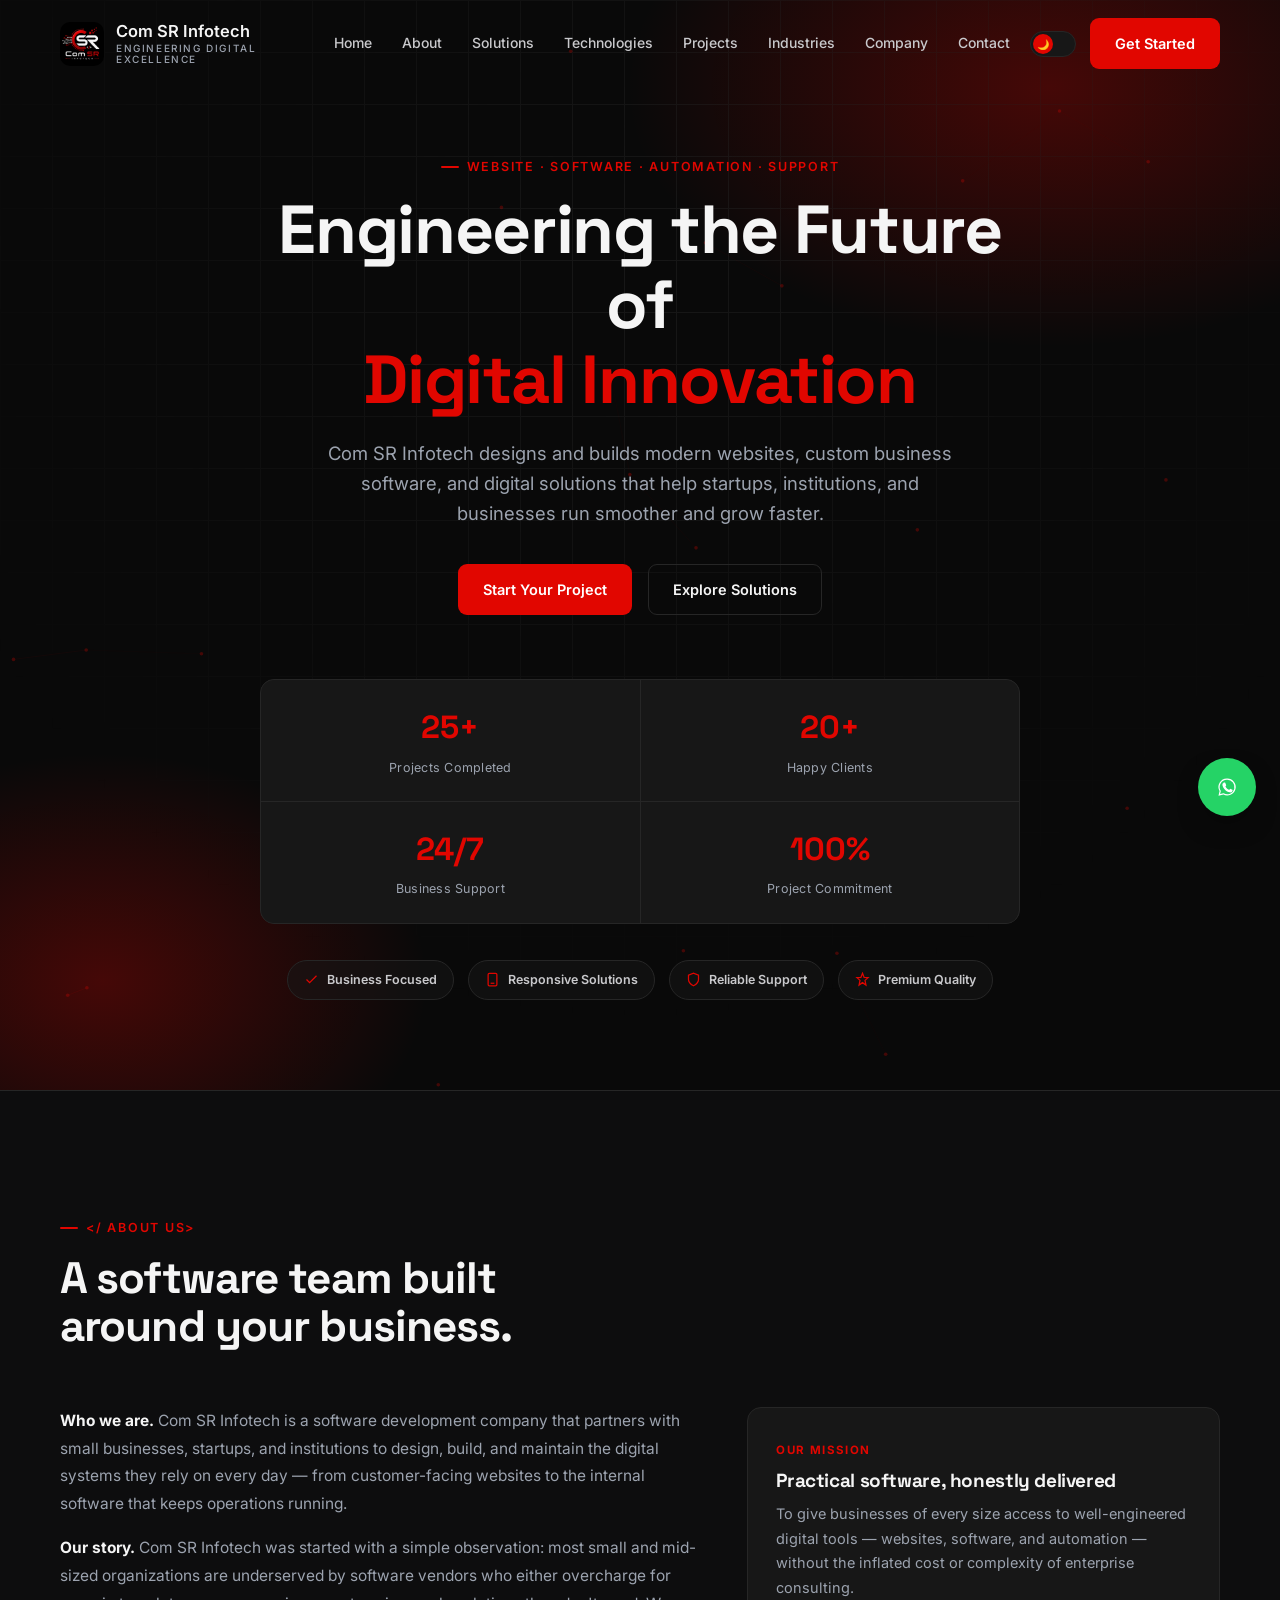
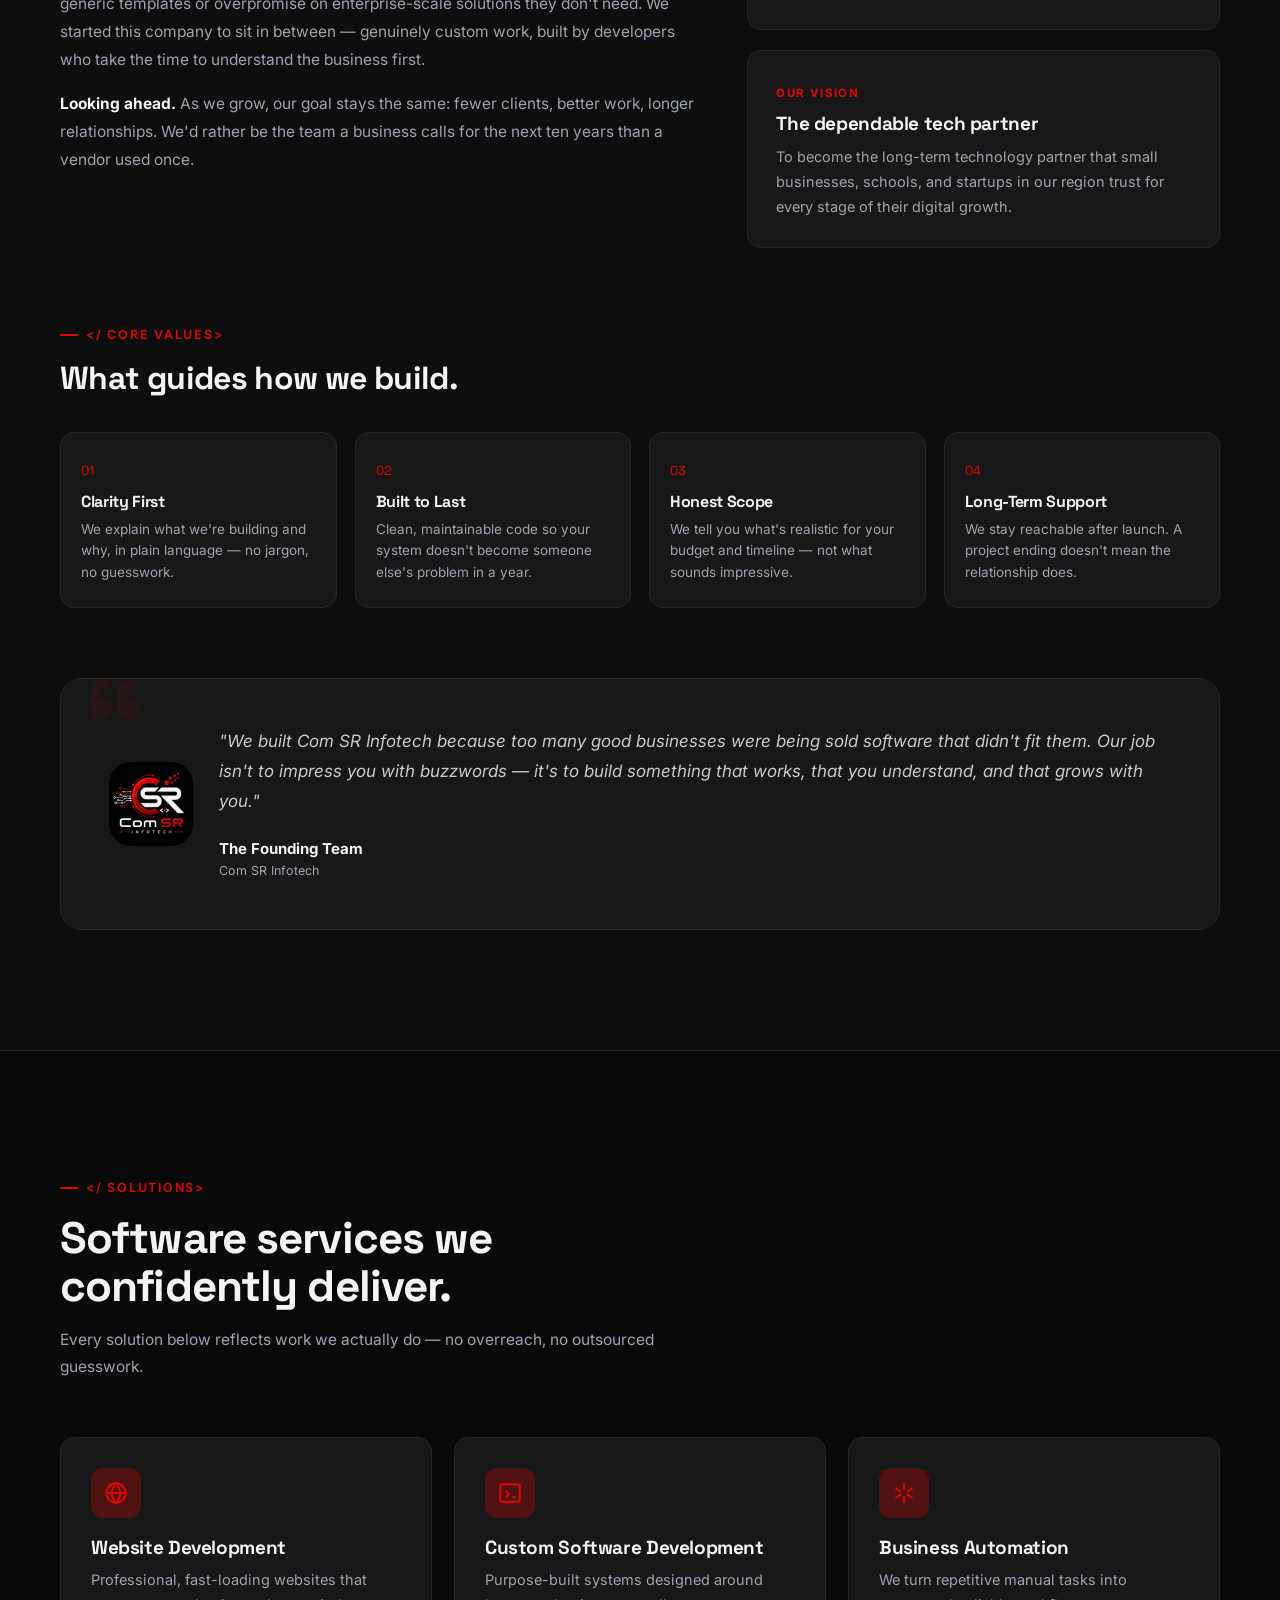
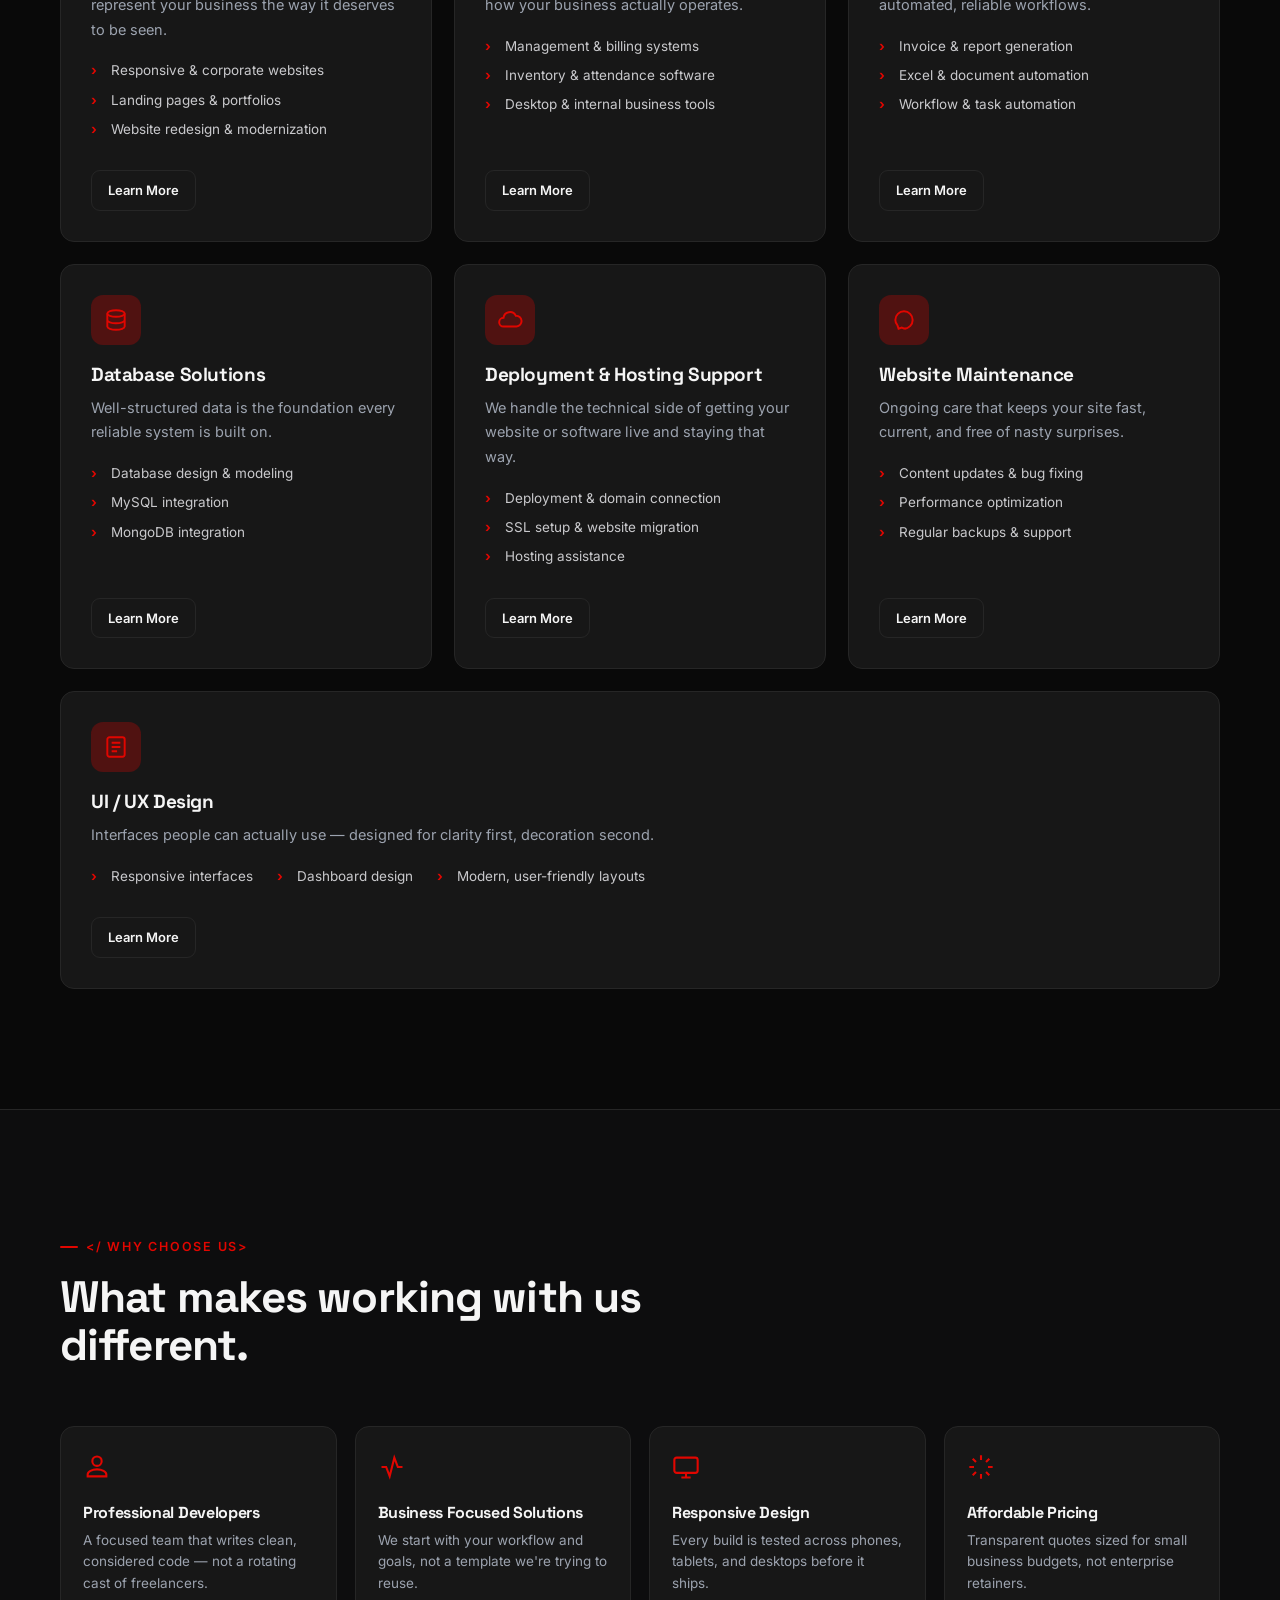
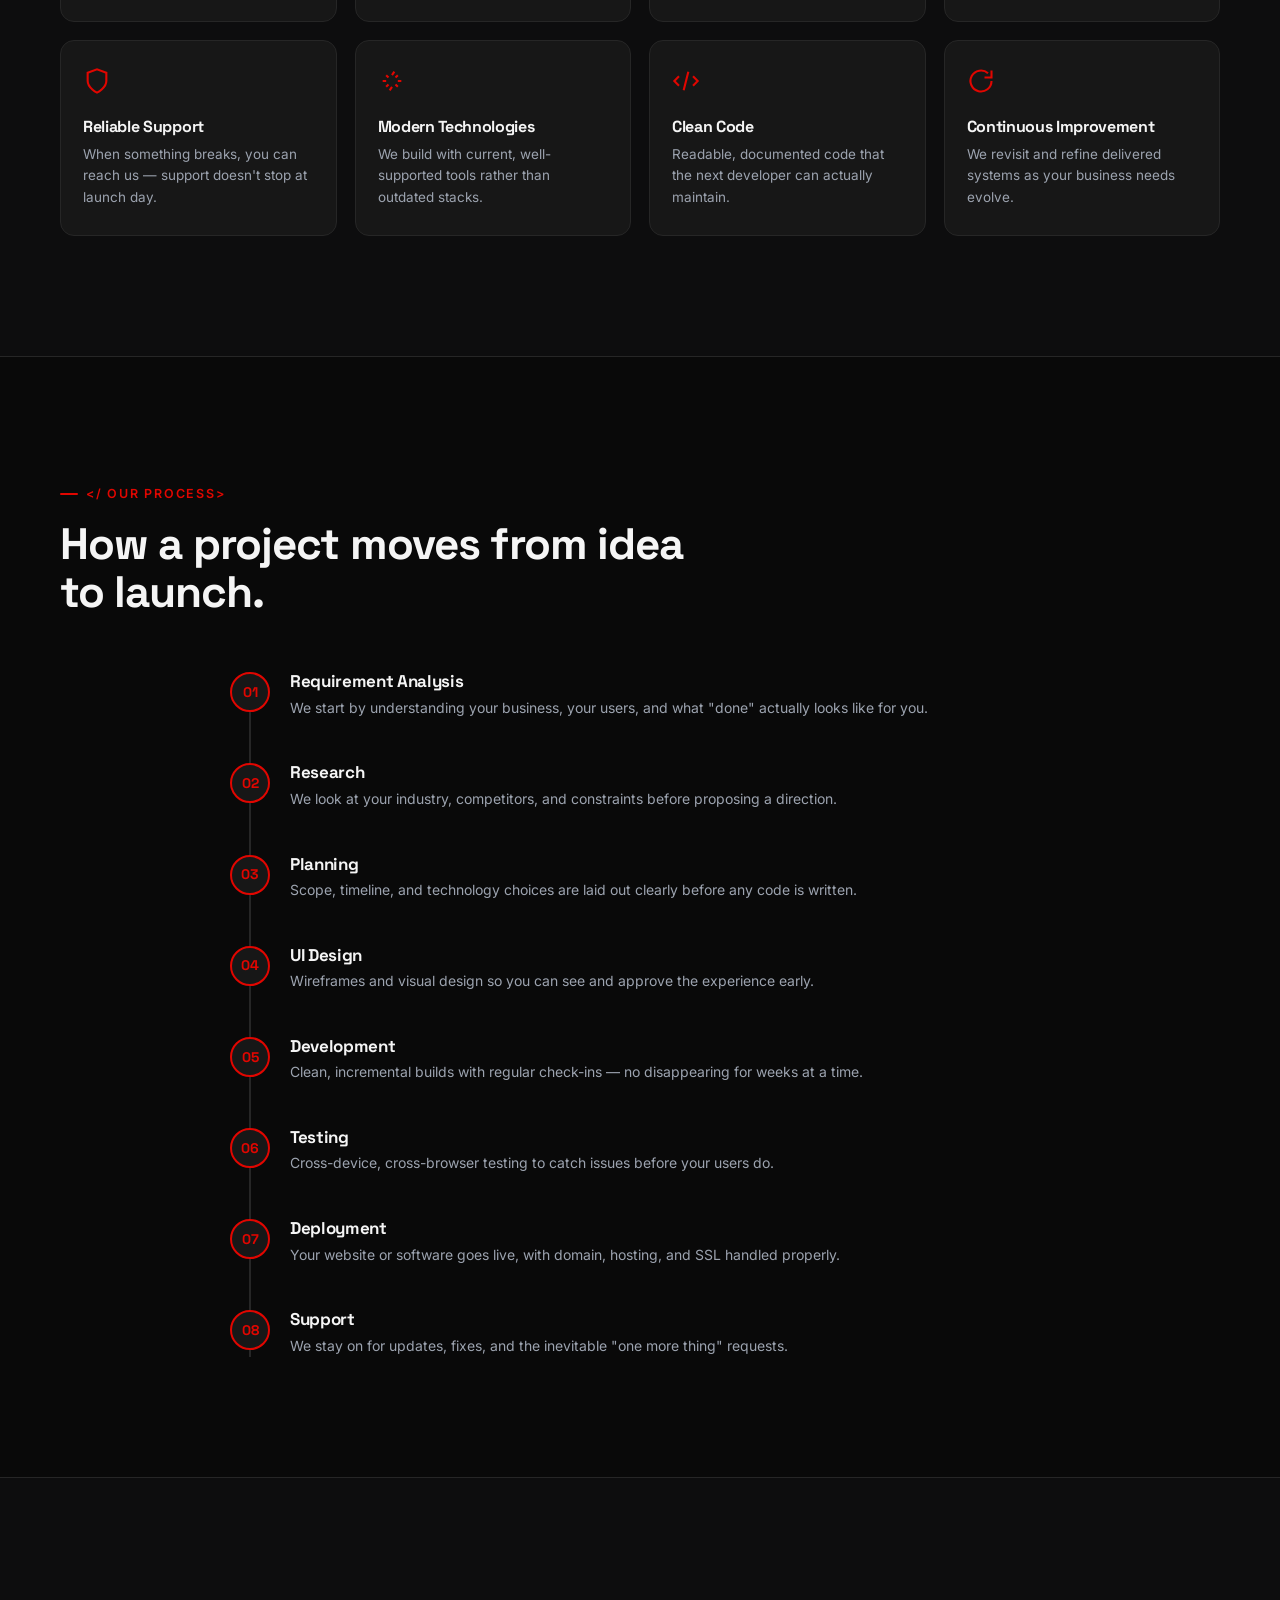
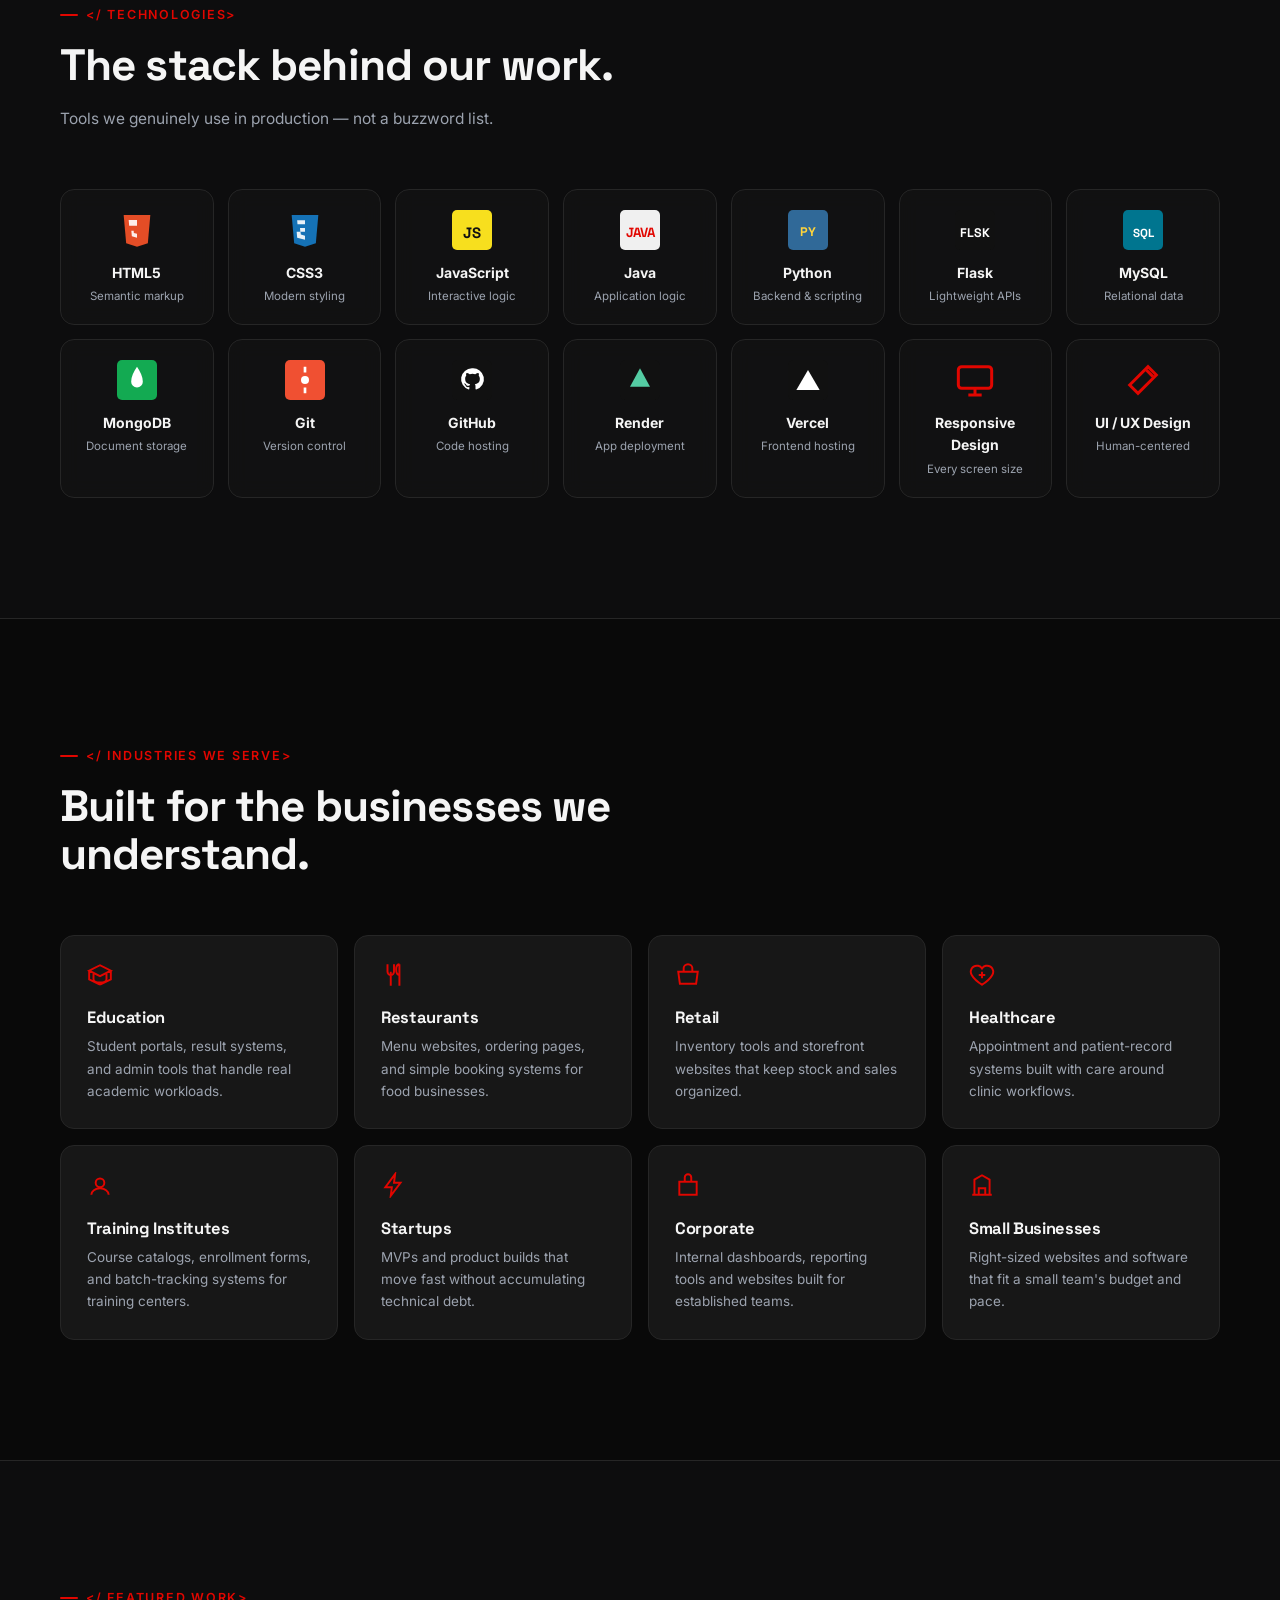
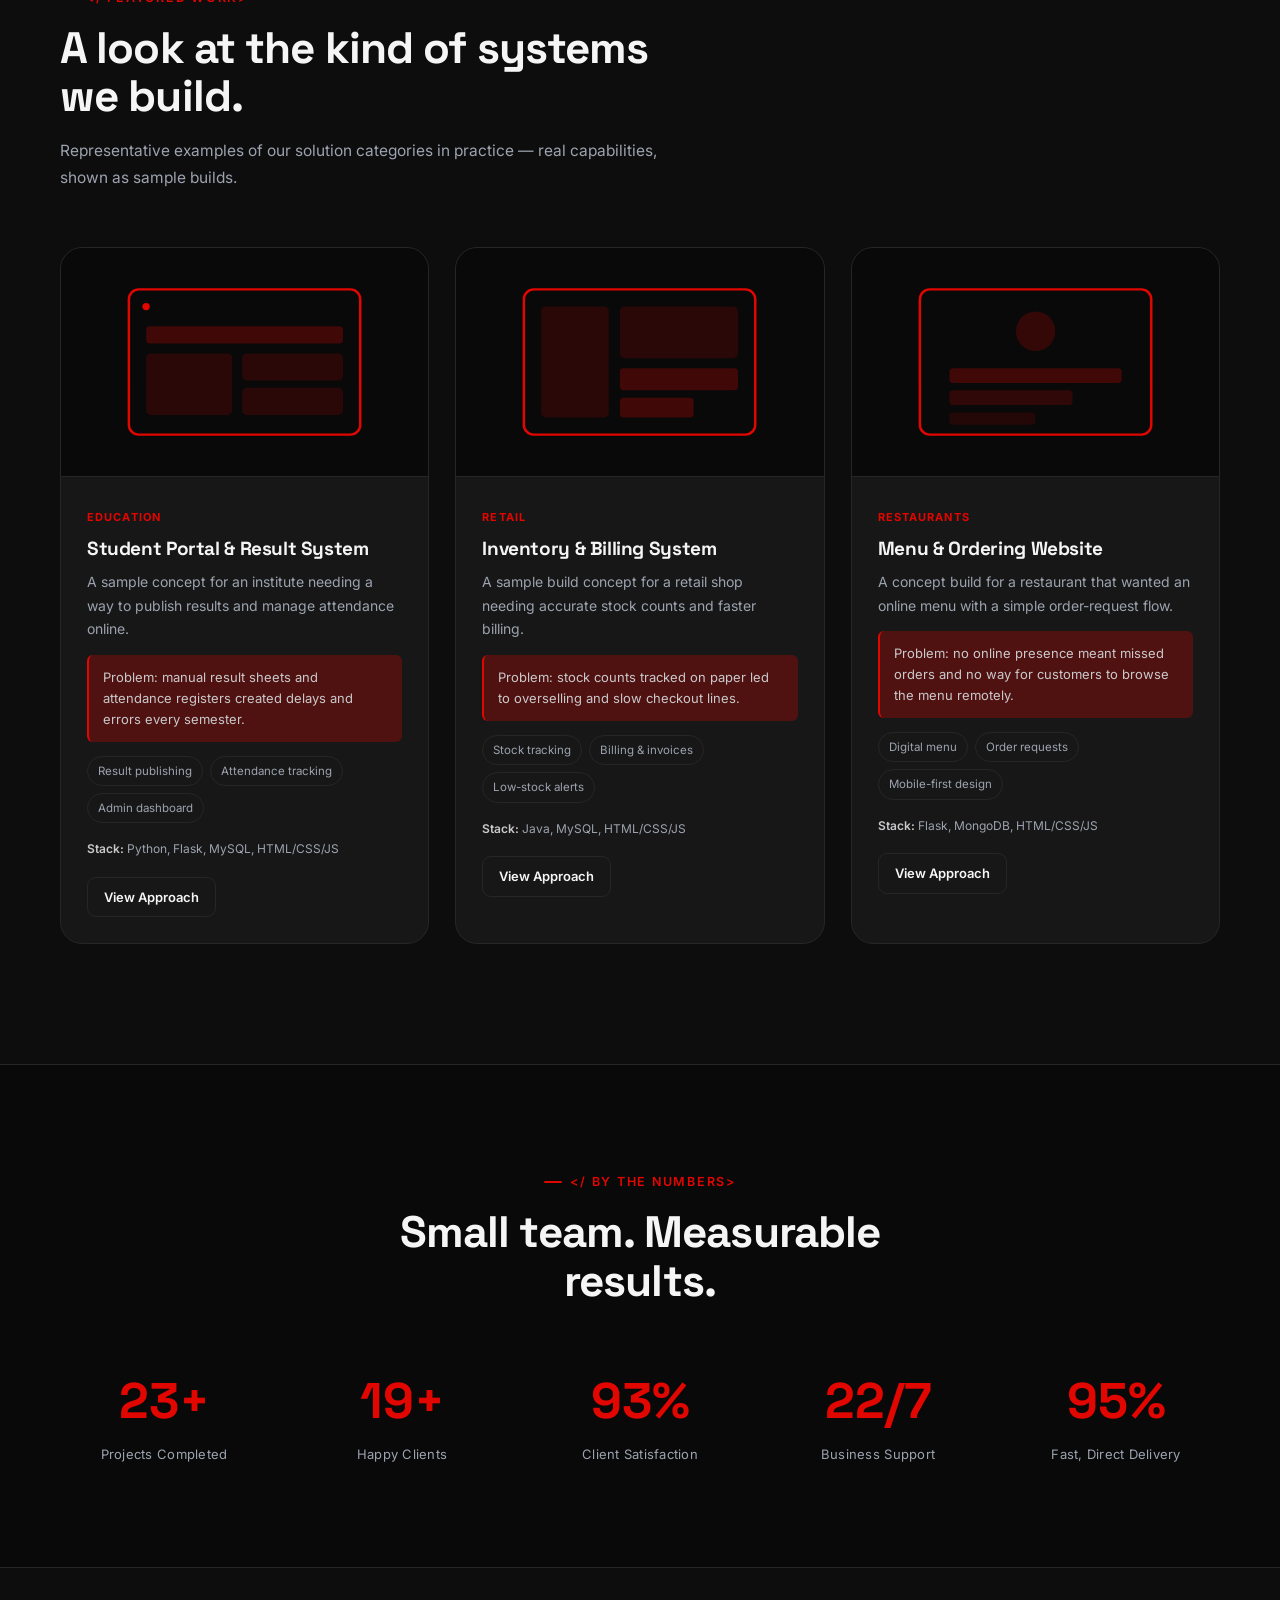
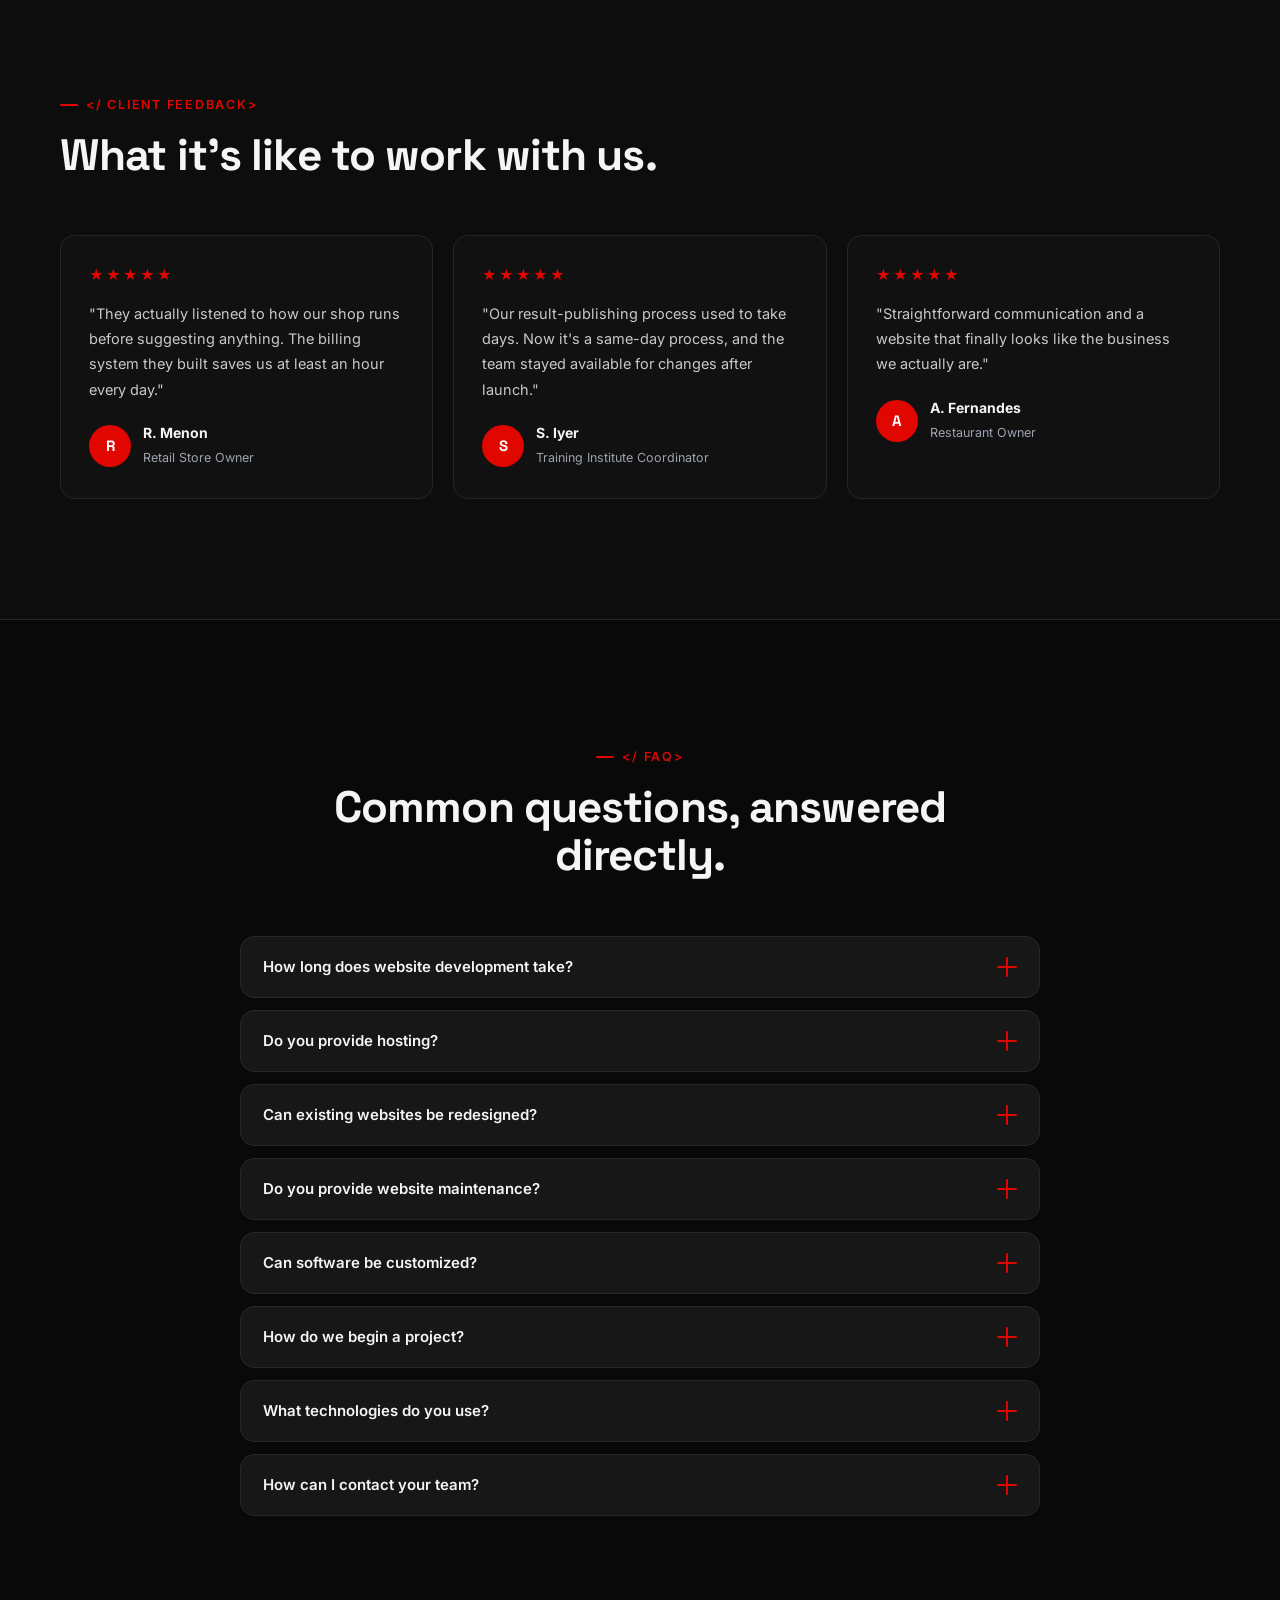
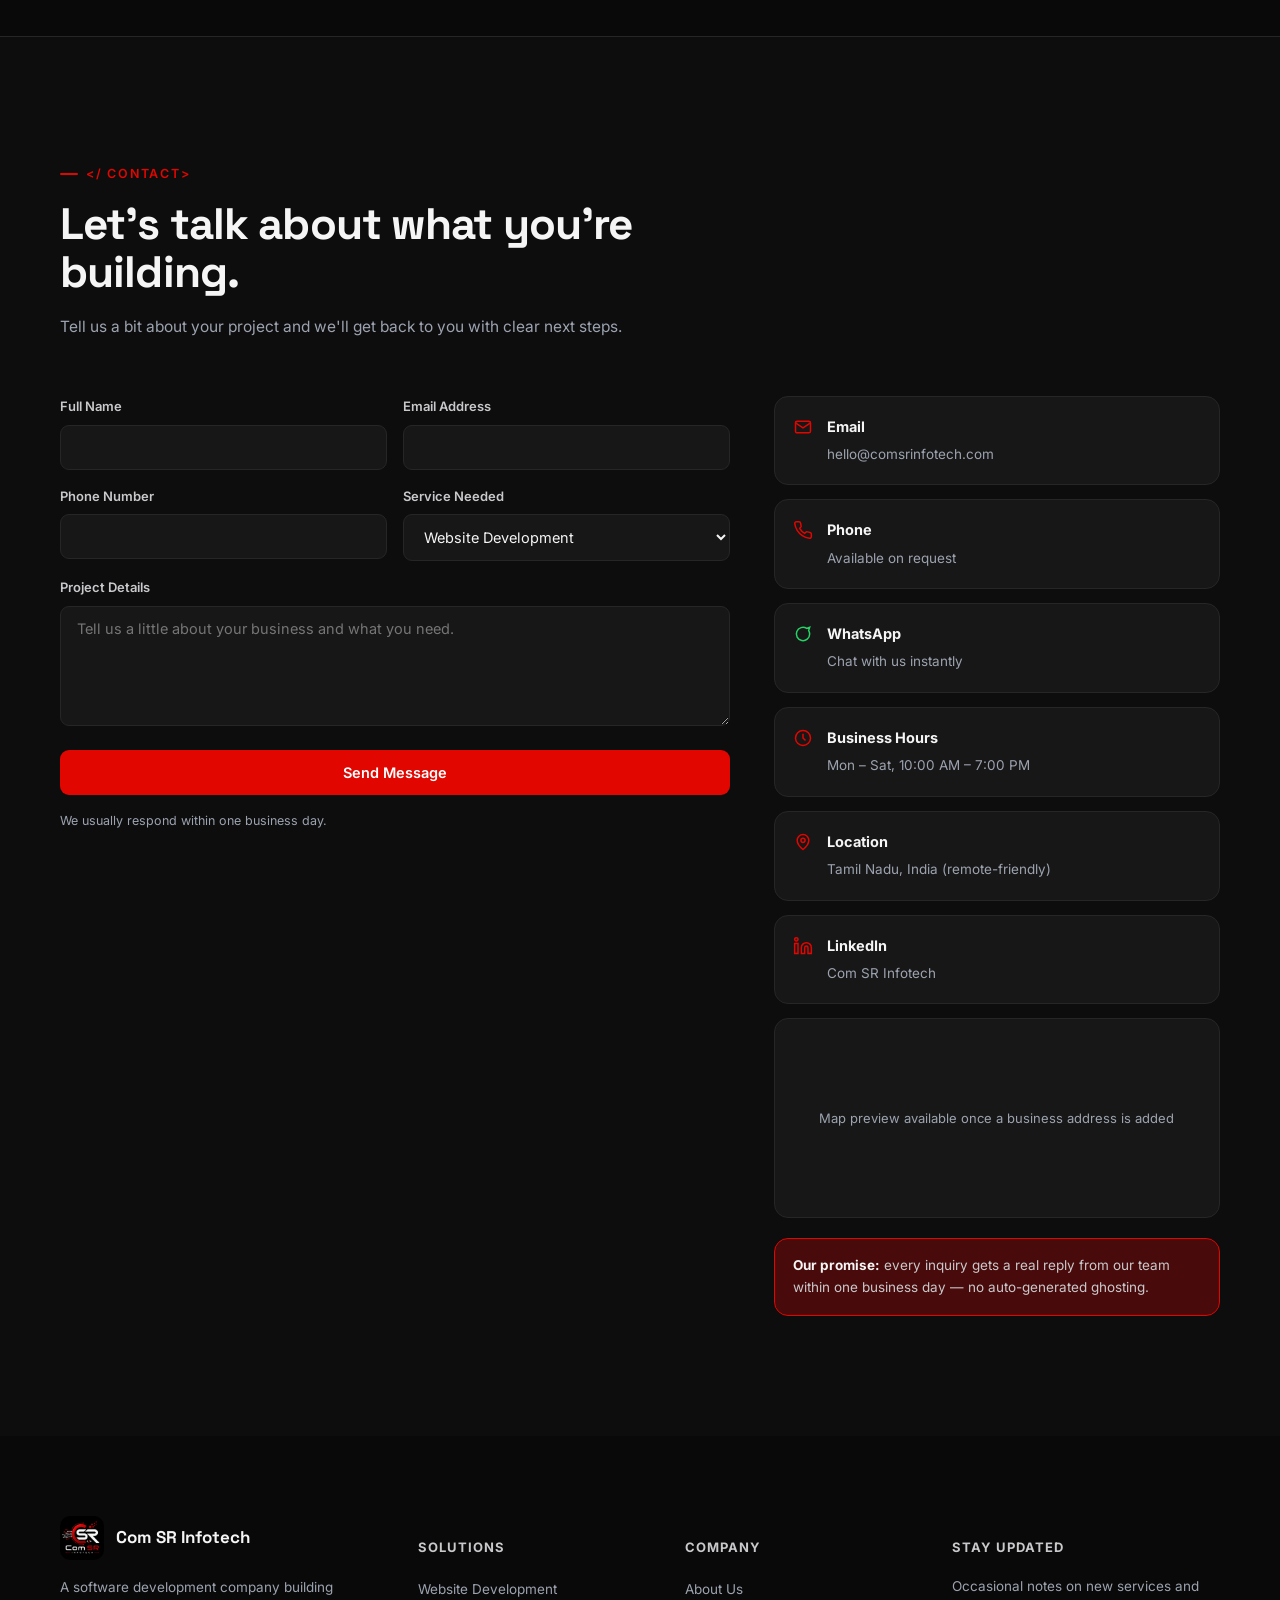
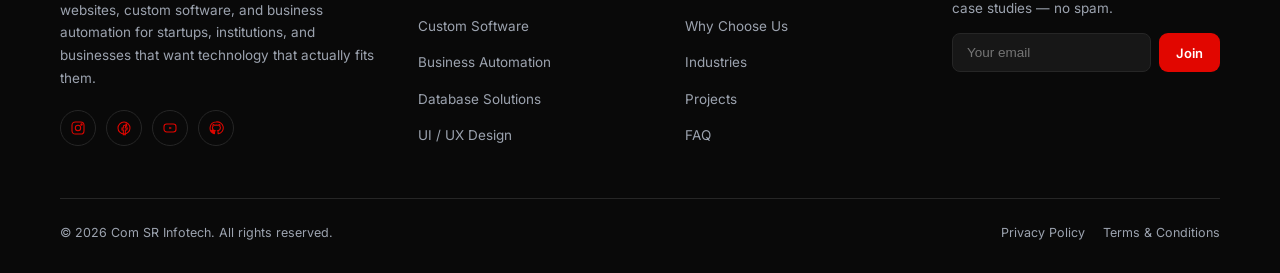
==== comsr-website-v2/index.html @ 7d49b949 "Initial Commit" ====
<!DOCTYPE html>
<html lang="en" data-theme="dark">
<head>
<meta charset="UTF-8">
<meta name="viewport" content="width=device-width, initial-scale=1.0">
<title>Com SR Infotech — Engineering Digital Excellence</title>
<meta name="description" content="Com SR Infotech designs and builds professional websites, custom software, and business automation for startups, educational institutions, and growing businesses.">
<meta name="keywords" content="Com SR Infotech, website development, custom software development, business automation, database solutions, UI UX design, software company India">
<meta name="author" content="Com SR Infotech">
<link rel="canonical" href="https://www.comsrinfotech.com/">

<!-- Open Graph -->
<meta property="og:type" content="website">
<meta property="og:title" content="Com SR Infotech — Engineering Digital Excellence">
<meta property="og:description" content="We design and build professional websites, custom software, and business automation for startups, educational institutions, and growing businesses.">
<meta property="og:url" content="https://www.comsrinfotech.com/">
<meta property="og:image" content="https://www.comsrinfotech.com/assets/logo-dark-256.png">
<meta property="og:site_name" content="Com SR Infotech">

<!-- Twitter -->
<meta name="twitter:card" content="summary_large_image">
<meta name="twitter:title" content="Com SR Infotech — Engineering Digital Excellence">
<meta name="twitter:description" content="Websites, custom software and business automation for startups, institutions and businesses.">
<meta name="twitter:image" content="https://www.comsrinfotech.com/assets/logo-dark-256.png">

<link rel="icon" type="image/png" href="assets/logo-dark-256.png">
<link rel="preconnect" href="https://fonts.googleapis.com">
<link rel="preconnect" href="https://fonts.gstatic.com" crossorigin>
<link href="https://fonts.googleapis.com/css2?family=Space+Grotesk:wght@500;600;700&family=Inter:wght@400;500;600;700&display=swap" rel="stylesheet">
<link rel="stylesheet" href="css/style.css">

<!-- Schema.org -->
<script type="application/ld+json">
{
  "@context": "https://schema.org",
  "@type": "ProfessionalService",
  "name": "Com SR Infotech",
  "description": "Software development company providing website development, custom software, business automation, database solutions, deployment support and UI/UX design.",
  "url": "https://www.comsrinfotech.com/",
  "logo": "https://www.comsrinfotech.com/assets/logo-dark-256.png",
  "areaServed": "IN",
  "sameAs": []
}
</script>
</head>
<body>
<a href="#main" class="skip-link">Skip to content</a>

<!-- LOADER -->
<div id="loader" aria-hidden="true">
  <div class="loader-mark">
    <svg viewBox="0 0 60 60" fill="none"><circle cx="30" cy="30" r="24" stroke="#262626" stroke-width="4"/><path d="M30 6a24 24 0 0 1 24 24" stroke="#E10600" stroke-width="4" stroke-linecap="round"/></svg>
  </div>
</div>

<div id="progressBar"></div>
<div id="cursorGlow" aria-hidden="true"></div>

<!-- WAVE TRANSITION OVERLAY -->
<div class="theme-wave" id="waveOverlay" aria-hidden="true">
  <svg viewBox="0 0 1440 90" preserveAspectRatio="none" class="top"><path d="M0,45 C180,90 360,0 540,45 C720,90 900,0 1080,45 C1260,90 1350,20 1440,45 L1440,90 L0,90 Z" fill="var(--wave-color)"/></svg>
  <div class="fill" style="background:var(--wave-color)"></div>
  <svg viewBox="0 0 1440 90" preserveAspectRatio="none" class="bottom"><path d="M0,45 C180,90 360,0 540,45 C720,90 900,0 1080,45 C1260,90 1350,20 1440,45 L1440,90 L0,90 Z" fill="var(--wave-color)"/></svg>
</div>

<!-- HEADER -->
<header id="siteHeader">
  <div class="container">
    <nav aria-label="Primary">
      <a href="#home" class="brand">
        <img class="brand-logo" data-logo="dark" src="assets/logo-dark-256.png" alt="Com SR Infotech">
        <img class="brand-logo" data-logo="light" src="assets/logo-light-256.png" alt="Com SR Infotech" style="display:none;">
        <span class="brand-text">Com SR Infotech<span>ENGINEERING DIGITAL EXCELLENCE</span></span>
      </a>
      <div class="nav-links">
        <a href="#home">Home</a>
        <a href="#about">About</a>
        <a href="#solutions">Solutions</a>
        <a href="#technologies">Technologies</a>
        <a href="#projects">Projects</a>
        <a href="#industries">Industries</a>
        <a href="#company">Company</a>
        <a href="#contact">Contact</a>
      </div>
      <div class="nav-right">
        <button class="theme-toggle" id="themeToggle" aria-label="Toggle light and dark theme">
          <span class="knob" id="themeKnob">🌙</span>
        </button>
        <a href="#contact" class="btn btn-primary">Get Started</a>
        <button class="menu-btn" id="menuBtn" aria-label="Open menu" aria-expanded="false">
          <span></span><span></span><span></span>
        </button>
      </div>
    </nav>
  </div>
</header>

<div class="drawer-backdrop" id="drawerBackdrop"></div>
<nav class="mobile-drawer" id="mobileDrawer" aria-label="Mobile">
  <a href="#home">Home</a>
  <a href="#about">About</a>
  <a href="#solutions">Solutions</a>
  <a href="#technologies">Technologies</a>
  <a href="#projects">Projects</a>
  <a href="#industries">Industries</a>
  <a href="#company">Company</a>
  <a href="#contact" class="btn btn-primary btn-block">Get Started</a>
</nav>

<main id="main">

  <!-- ============ HERO ============ -->
  <section class="hero" id="home">
    <div class="hero-grid" aria-hidden="true"></div>
    <div class="hero-bg" aria-hidden="true"><canvas id="heroCanvas"></canvas></div>
    <div class="container hero-inner">
      <div class="eyebrow reveal" style="justify-content:center;">Website · Software · Automation · Support</div>
      <h1 class="reveal">Engineering the Future of<br><span class="accent">Digital Innovation</span></h1>
      <p class="lead reveal">Com SR Infotech designs and builds modern websites, custom business software, and digital solutions that help startups, institutions, and businesses run smoother and grow faster.</p>
      <div class="hero-actions reveal">
        <a href="#contact" class="btn btn-primary">Start Your Project</a>
        <a href="#solutions" class="btn btn-outline">Explore Solutions</a>
      </div>

      <div class="hero-stats reveal-stagger">
        <div class="hero-stat"><strong data-count="25" data-suffix="+">0</strong><span>Projects Completed</span></div>
        <div class="hero-stat"><strong data-count="20" data-suffix="+">0</strong><span>Happy Clients</span></div>
        <div class="hero-stat"><strong data-count="24" data-suffix="/7">0</strong><span>Business Support</span></div>
        <div class="hero-stat"><strong data-count="100" data-suffix="%">0</strong><span>Project Commitment</span></div>
      </div>

      <div class="trust-row reveal-stagger">
        <div class="trust-badge"><svg viewBox="0 0 24 24" fill="none" stroke="currentColor" stroke-width="2"><path d="M20 6 9 17l-5-5"/></svg>Business Focused</div>
        <div class="trust-badge"><svg viewBox="0 0 24 24" fill="none" stroke="currentColor" stroke-width="2"><rect x="5" y="2" width="14" height="20" rx="2"/><path d="M9 18h6"/></svg>Responsive Solutions</div>
        <div class="trust-badge"><svg viewBox="0 0 24 24" fill="none" stroke="currentColor" stroke-width="2"><path d="M12 22s8-4 8-10V5l-8-3-8 3v7c0 6 8 10 8 10z"/></svg>Reliable Support</div>
        <div class="trust-badge"><svg viewBox="0 0 24 24" fill="none" stroke="currentColor" stroke-width="2"><path d="m12 2 2.6 6.6L21 9l-5 4.4L17.5 21 12 17l-5.5 4 1.5-7.6L3 9l6.4-.4z"/></svg>Premium Quality</div>
      </div>
    </div>
  </section>

  <!-- ============ ABOUT ============ -->
  <section class="about" id="about">
    <div class="container">
      <div class="section-head reveal">
        <span class="eyebrow">&lt;/ about us&gt;</span>
        <h2>A software team built<br>around your business.</h2>
      </div>

      <div class="about-top">
        <div class="about-copy reveal">
          <p><strong style="color:var(--text)">Who we are.</strong> Com SR Infotech is a software development company that partners with small businesses, startups, and institutions to design, build, and maintain the digital systems they rely on every day — from customer-facing websites to the internal software that keeps operations running.</p>
          <p><strong style="color:var(--text)">Our story.</strong> Com SR Infotech was started with a simple observation: most small and mid-sized organizations are underserved by software vendors who either overcharge for generic templates or overpromise on enterprise-scale solutions they don't need. We started this company to sit in between — genuinely custom work, built by developers who take the time to understand the business first.</p>
          <p><strong style="color:var(--text)">Looking ahead.</strong> As we grow, our goal stays the same: fewer clients, better work, longer relationships. We'd rather be the team a business calls for the next ten years than a vendor used once.</p>
        </div>

        <div class="mv-grid reveal">
          <div class="mv-card">
            <span class="tag">Our Mission</span>
            <h3>Practical software, honestly delivered</h3>
            <p>To give businesses of every size access to well-engineered digital tools — websites, software, and automation — without the inflated cost or complexity of enterprise consulting.</p>
          </div>
          <div class="mv-card">
            <span class="tag">Our Vision</span>
            <h3>The dependable tech partner</h3>
            <p>To become the long-term technology partner that small businesses, schools, and startups in our region trust for every stage of their digital growth.</p>
          </div>
        </div>
      </div>

      <div class="section-head reveal" style="margin-bottom:36px;">
        <span class="eyebrow">&lt;/ core values&gt;</span>
        <h2 style="font-size:clamp(24px,3.4vw,32px);">What guides how we build.</h2>
      </div>
      <div class="values-grid reveal-stagger" style="margin-bottom:70px;">
        <div class="value-card"><span class="num">01</span><h4>Clarity First</h4><p>We explain what we're building and why, in plain language — no jargon, no guesswork.</p></div>
        <div class="value-card"><span class="num">02</span><h4>Built to Last</h4><p>Clean, maintainable code so your system doesn't become someone else's problem in a year.</p></div>
        <div class="value-card"><span class="num">03</span><h4>Honest Scope</h4><p>We tell you what's realistic for your budget and timeline — not what sounds impressive.</p></div>
        <div class="value-card"><span class="num">04</span><h4>Long-Term Support</h4><p>We stay reachable after launch. A project ending doesn't mean the relationship does.</p></div>
      </div>

      <div class="founder-block reveal">
        <div class="hero-logo-wrap" style="margin:0;">
          <img src="assets/logo-dark-256.png" data-logo="dark" alt="Com SR Infotech" style="width:84px;height:84px;animation:none;box-shadow:none;">
          <img src="assets/logo-light-256.png" data-logo="light" alt="Com SR Infotech" style="width:84px;height:84px;animation:none;box-shadow:none;display:none;">
        </div>
        <div>
          <p class="founder-quote">"We built Com SR Infotech because too many good businesses were being sold software that didn't fit them. Our job isn't to impress you with buzzwords — it's to build something that works, that you understand, and that grows with you."</p>
          <div class="founder-name">The Founding Team</div>
          <div class="founder-role">Com SR Infotech</div>
        </div>
      </div>
    </div>
  </section>

  <!-- ============ SOLUTIONS ============ -->
  <section class="solutions" id="solutions">
    <div class="container">
      <div class="section-head reveal">
        <span class="eyebrow">&lt;/ solutions&gt;</span>
        <h2>Software services we confidently deliver.</h2>
        <p>Every solution below reflects work we actually do — no overreach, no outsourced guesswork.</p>
      </div>

      <div class="solutions-grid reveal-stagger">

        <div class="solution-card">
          <div class="solution-icon"><svg viewBox="0 0 24 24" fill="none" stroke="#E10600" stroke-width="1.8"><circle cx="12" cy="12" r="9"/><path d="M3 12h18M12 3c2.5 2.5 3.8 5.7 3.8 9s-1.3 6.5-3.8 9c-2.5-2.5-3.8-5.7-3.8-9s1.3-6.5 3.8-9z"/></svg></div>
          <h3>Website Development</h3>
          <p>Professional, fast-loading websites that represent your business the way it deserves to be seen.</p>
          <ul>
            <li>Responsive & corporate websites</li>
            <li>Landing pages & portfolios</li>
            <li>Website redesign & modernization</li>
          </ul>
          <a href="#contact" class="btn btn-outline btn-sm">Learn More</a>
        </div>

        <div class="solution-card">
          <div class="solution-icon"><svg viewBox="0 0 24 24" fill="none" stroke="#E10600" stroke-width="1.8"><rect x="3" y="4" width="18" height="16" rx="2"/><path d="m8 10 3 3-3 3M14 16h3"/></svg></div>
          <h3>Custom Software Development</h3>
          <p>Purpose-built systems designed around how your business actually operates.</p>
          <ul>
            <li>Management & billing systems</li>
            <li>Inventory & attendance software</li>
            <li>Desktop & internal business tools</li>
          </ul>
          <a href="#contact" class="btn btn-outline btn-sm">Learn More</a>
        </div>

        <div class="solution-card">
          <div class="solution-icon"><svg viewBox="0 0 24 24" fill="none" stroke="#E10600" stroke-width="1.8"><path d="M12 3v6M12 15v6M4.2 7.8l5.2 3M14.6 13.2l5.2 3M4.2 16.2l5.2-3M14.6 10.8l5.2-3"/></svg></div>
          <h3>Business Automation</h3>
          <p>We turn repetitive manual tasks into automated, reliable workflows.</p>
          <ul>
            <li>Invoice & report generation</li>
            <li>Excel & document automation</li>
            <li>Workflow & task automation</li>
          </ul>
          <a href="#contact" class="btn btn-outline btn-sm">Learn More</a>
        </div>

        <div class="solution-card">
          <div class="solution-icon"><svg viewBox="0 0 24 24" fill="none" stroke="#E10600" stroke-width="1.8"><ellipse cx="12" cy="6" rx="8" ry="3"/><path d="M4 6v6c0 1.7 3.6 3 8 3s8-1.3 8-3V6M4 12v6c0 1.7 3.6 3 8 3s8-1.3 8-3v-6"/></svg></div>
          <h3>Database Solutions</h3>
          <p>Well-structured data is the foundation every reliable system is built on.</p>
          <ul>
            <li>Database design & modeling</li>
            <li>MySQL integration</li>
            <li>MongoDB integration</li>
          </ul>
          <a href="#contact" class="btn btn-outline btn-sm">Learn More</a>
        </div>

        <div class="solution-card">
          <div class="solution-icon"><svg viewBox="0 0 24 24" fill="none" stroke="#E10600" stroke-width="1.8"><path d="M6 18a4 4 0 0 1 0-8 6 6 0 0 1 11.3-2A4.5 4.5 0 0 1 18 18H6z"/></svg></div>
          <h3>Deployment & Hosting Support</h3>
          <p>We handle the technical side of getting your website or software live and staying that way.</p>
          <ul>
            <li>Deployment & domain connection</li>
            <li>SSL setup & website migration</li>
            <li>Hosting assistance</li>
          </ul>
          <a href="#contact" class="btn btn-outline btn-sm">Learn More</a>
        </div>

        <div class="solution-card">
          <div class="solution-icon"><svg viewBox="0 0 24 24" fill="none" stroke="#E10600" stroke-width="1.8"><path d="M12 20a8 8 0 1 0-8-8c0 2 .6 3.4 2 5l1 3 3-1c1.2.6 2.6 1 4 1z"/><path d="M9 12h.01M12 12h.01M15 12h.01"/></svg></div>
          <h3>Website Maintenance</h3>
          <p>Ongoing care that keeps your site fast, current, and free of nasty surprises.</p>
          <ul>
            <li>Content updates & bug fixing</li>
            <li>Performance optimization</li>
            <li>Regular backups & support</li>
          </ul>
          <a href="#contact" class="btn btn-outline btn-sm">Learn More</a>
        </div>

        <div class="solution-card" style="grid-column:1/-1;max-width:none;">
          <div class="solution-icon"><svg viewBox="0 0 24 24" fill="none" stroke="#E10600" stroke-width="1.8"><rect x="4" y="3" width="16" height="18" rx="2"/><path d="M8 8h8M8 12h8M8 16h5"/></svg></div>
          <h3>UI / UX Design</h3>
          <p>Interfaces people can actually use — designed for clarity first, decoration second.</p>
          <ul style="display:flex;flex-wrap:wrap;gap:8px 24px;">
            <li>Responsive interfaces</li>
            <li>Dashboard design</li>
            <li>Modern, user-friendly layouts</li>
          </ul>
          <a href="#contact" class="btn btn-outline btn-sm">Learn More</a>
        </div>

      </div>
    </div>
  </section>

  <!-- ============ WHY CHOOSE US (Company) ============ -->
  <section class="why" id="company">
    <div class="container">
      <div class="section-head reveal">
        <span class="eyebrow">&lt;/ why choose us&gt;</span>
        <h2>What makes working with us different.</h2>
      </div>
      <div class="why-grid reveal-stagger">
        <div class="why-card"><svg viewBox="0 0 24 24" fill="none" stroke="currentColor" stroke-width="1.8"><path d="M16 7a4 4 0 1 1-8 0 4 4 0 0 1 8 0zM12 14c-4.4 0-8 2-8 4.5V20h16v-1.5c0-2.5-3.6-4.5-8-4.5z"/></svg><h4>Professional Developers</h4><p>A focused team that writes clean, considered code — not a rotating cast of freelancers.</p></div>
        <div class="why-card"><svg viewBox="0 0 24 24" fill="none" stroke="currentColor" stroke-width="1.8"><path d="M3 12h4l3 8 4-16 3 8h4"/></svg><h4>Business Focused Solutions</h4><p>We start with your workflow and goals, not a template we're trying to reuse.</p></div>
        <div class="why-card"><svg viewBox="0 0 24 24" fill="none" stroke="currentColor" stroke-width="1.8"><rect x="2" y="4" width="20" height="13" rx="2"/><path d="M8 21h8M12 17v4"/></svg><h4>Responsive Design</h4><p>Every build is tested across phones, tablets, and desktops before it ships.</p></div>
        <div class="why-card"><svg viewBox="0 0 24 24" fill="none" stroke="currentColor" stroke-width="1.8"><path d="M12 2v4M12 18v4M4.9 4.9l2.8 2.8M16.3 16.3l2.8 2.8M2 12h4M18 12h4M4.9 19.1l2.8-2.8M16.3 7.7l2.8-2.8"/></svg><h4>Affordable Pricing</h4><p>Transparent quotes sized for small business budgets, not enterprise retainers.</p></div>
        <div class="why-card"><svg viewBox="0 0 24 24" fill="none" stroke="currentColor" stroke-width="1.8"><path d="M12 22s8-4 8-10V5l-8-3-8 3v7c0 6 8 10 8 10z"/></svg><h4>Reliable Support</h4><p>When something breaks, you can reach us — support doesn't stop at launch day.</p></div>
        <div class="why-card"><svg viewBox="0 0 24 24" fill="none" stroke="currentColor" stroke-width="1.8"><path d="m14 4-2 3M10 20l2-3M4 12h3M17 12h3M7 7l2 2M17 17l-2-2M7 17l2-2M17 7l-2 2"/></svg><h4>Modern Technologies</h4><p>We build with current, well-supported tools rather than outdated stacks.</p></div>
        <div class="why-card"><svg viewBox="0 0 24 24" fill="none" stroke="currentColor" stroke-width="1.8"><path d="m18 16 4-4-4-4M6 8l-4 4 4 4M14 4l-4 16"/></svg><h4>Clean Code</h4><p>Readable, documented code that the next developer can actually maintain.</p></div>
        <div class="why-card"><svg viewBox="0 0 24 24" fill="none" stroke="currentColor" stroke-width="1.8"><path d="M21 12a9 9 0 1 1-3-6.7M21 3v6h-6"/></svg><h4>Continuous Improvement</h4><p>We revisit and refine delivered systems as your business needs evolve.</p></div>
      </div>
    </div>
  </section>

  <!-- ============ PROCESS ============ -->
  <section class="process" id="process">
    <div class="container">
      <div class="section-head reveal">
        <span class="eyebrow">&lt;/ our process&gt;</span>
        <h2>How a project moves from idea to launch.</h2>
      </div>
      <div class="timeline reveal-stagger">
        <div class="tl-step"><div class="tl-dot">01</div><h4>Requirement Analysis</h4><p>We start by understanding your business, your users, and what "done" actually looks like for you.</p></div>
        <div class="tl-step"><div class="tl-dot">02</div><h4>Research</h4><p>We look at your industry, competitors, and constraints before proposing a direction.</p></div>
        <div class="tl-step"><div class="tl-dot">03</div><h4>Planning</h4><p>Scope, timeline, and technology choices are laid out clearly before any code is written.</p></div>
        <div class="tl-step"><div class="tl-dot">04</div><h4>UI Design</h4><p>Wireframes and visual design so you can see and approve the experience early.</p></div>
        <div class="tl-step"><div class="tl-dot">05</div><h4>Development</h4><p>Clean, incremental builds with regular check-ins — no disappearing for weeks at a time.</p></div>
        <div class="tl-step"><div class="tl-dot">06</div><h4>Testing</h4><p>Cross-device, cross-browser testing to catch issues before your users do.</p></div>
        <div class="tl-step"><div class="tl-dot">07</div><h4>Deployment</h4><p>Your website or software goes live, with domain, hosting, and SSL handled properly.</p></div>
        <div class="tl-step"><div class="tl-dot">08</div><h4>Support</h4><p>We stay on for updates, fixes, and the inevitable "one more thing" requests.</p></div>
      </div>
    </div>
  </section>

  <!-- ============ TECHNOLOGIES ============ -->
  <section class="tech" id="technologies">
    <div class="container">
      <div class="section-head reveal">
        <span class="eyebrow">&lt;/ technologies&gt;</span>
        <h2>The stack behind our work.</h2>
        <p>Tools we genuinely use in production — not a buzzword list.</p>
      </div>
      <div class="tech-grid reveal-stagger">
        <div class="tech-card"><div class="icon"><svg viewBox="0 0 24 24"><path fill="#E44D26" d="M4 3h16l-1.5 17L12 22l-6.5-2z"/><path fill="#fff" d="M12 6H7l.3 3.5H12v3H8.6l.3 3.2 3.1.9v-2.3l-1.9-.5-.1-1.3H12V6z" opacity=".9"/></svg></div><strong>HTML5</strong><span>Semantic markup</span></div>
        <div class="tech-card"><div class="icon"><svg viewBox="0 0 24 24"><path fill="#1572B6" d="M4 3h16l-1.5 17L12 22l-6.5-2z"/><path fill="#fff" d="M12 6.2H7.3l.2 2.3H12v2.3H9l.2 2.3H12v2.3l-2.5-.7-.2-1.7H7l.3 3.6 4.7 1.3z" opacity=".9"/></svg></div><strong>CSS3</strong><span>Modern styling</span></div>
        <div class="tech-card"><div class="icon"><svg viewBox="0 0 24 24"><rect width="24" height="24" fill="#F7DF1E" rx="3"/><text x="12" y="16.5" font-family="Space Grotesk, sans-serif" font-size="9" font-weight="700" text-anchor="middle" fill="#111">JS</text></svg></div><strong>JavaScript</strong><span>Interactive logic</span></div>
        <div class="tech-card"><div class="icon"><svg viewBox="0 0 24 24"><rect width="24" height="24" fill="#f0f0f0" rx="3"/><text x="12" y="16" font-family="Space Grotesk, sans-serif" font-size="8" font-weight="700" text-anchor="middle" fill="#E10600">JAVA</text></svg></div><strong>Java</strong><span>Application logic</span></div>
        <div class="tech-card"><div class="icon"><svg viewBox="0 0 24 24"><rect width="24" height="24" fill="#306998" rx="3"/><text x="12" y="15.5" font-family="Space Grotesk, sans-serif" font-size="7.5" font-weight="700" text-anchor="middle" fill="#FFD43B">PY</text></svg></div><strong>Python</strong><span>Backend & scripting</span></div>
        <div class="tech-card"><div class="icon"><svg viewBox="0 0 24 24"><rect width="24" height="24" fill="#111" rx="3"/><text x="12" y="16" font-family="Space Grotesk, sans-serif" font-size="7.5" font-weight="700" text-anchor="middle" fill="#fff">FLSK</text></svg></div><strong>Flask</strong><span>Lightweight APIs</span></div>
        <div class="tech-card"><div class="icon"><svg viewBox="0 0 24 24"><rect width="24" height="24" fill="#00758F" rx="3"/><text x="12" y="16" font-family="Space Grotesk, sans-serif" font-size="7" font-weight="700" text-anchor="middle" fill="#fff">SQL</text></svg></div><strong>MySQL</strong><span>Relational data</span></div>
        <div class="tech-card"><div class="icon"><svg viewBox="0 0 24 24"><rect width="24" height="24" fill="#13AA52" rx="3"/><path fill="#fff" d="M12 4c2 3 3.5 6 3.5 9a3.5 3.5 0 0 1-7 0c0-3 1.5-6 3.5-9z"/></svg></div><strong>MongoDB</strong><span>Document storage</span></div>
        <div class="tech-card"><div class="icon"><svg viewBox="0 0 24 24"><rect width="24" height="24" fill="#F05032" rx="3"/><circle cx="12" cy="12" r="2.4" fill="#fff"/><path d="M12 4v3.5M12 16.5V20" stroke="#fff" stroke-width="1.6"/></svg></div><strong>Git</strong><span>Version control</span></div>
        <div class="tech-card"><div class="icon"><svg viewBox="0 0 24 24"><rect width="24" height="24" fill="#111" rx="3"/><path fill="#fff" d="M12 5a6.5 6.5 0 0 0-2 12.7c.3 0 .4-.1.4-.3v-1.2c-1.8.4-2.2-.8-2.2-.8-.3-.7-.7-.9-.7-.9-.6-.4 0-.4 0-.4.7 0 1 .7 1 .7.6 1 1.6.7 2 .5.1-.4.2-.7.4-.9-1.5-.2-3-.7-3-3.2 0-.7.2-1.3.7-1.7-.1-.2-.3-.8.1-1.7 0 0 .6-.2 1.9.7a6.6 6.6 0 0 1 3.4 0c1.3-.9 1.9-.7 1.9-.7.4.9.2 1.5.1 1.7.4.4.7 1 .7 1.7 0 2.5-1.5 3-3 3.2.2.2.4.6.4 1.2v1.8c0 .2.1.3.4.3A6.5 6.5 0 0 0 12 5z"/></svg></div><strong>GitHub</strong><span>Code hosting</span></div>
        <div class="tech-card"><div class="icon"><svg viewBox="0 0 24 24"><rect width="24" height="24" fill="#111" rx="3"/><path fill="#5CE1B4" d="m12 5 6 11H6z" opacity=".9"/></svg></div><strong>Render</strong><span>App deployment</span></div>
        <div class="tech-card"><div class="icon"><svg viewBox="0 0 24 24"><rect width="24" height="24" fill="#111" rx="3"/><path fill="#fff" d="m12 6 7 12H5z"/></svg></div><strong>Vercel</strong><span>Frontend hosting</span></div>
        <div class="tech-card"><div class="icon"><svg viewBox="0 0 24 24" fill="none" stroke="#E10600" stroke-width="1.8"><rect x="2" y="4" width="20" height="13" rx="2"/><path d="M8 21h8M12 17v4"/></svg></div><strong>Responsive Design</strong><span>Every screen size</span></div>
        <div class="tech-card"><div class="icon"><svg viewBox="0 0 24 24" fill="none" stroke="#E10600" stroke-width="1.8"><path d="M4 20 15 9l5 5L9 25z" transform="translate(0,-5)"/><path d="m14 6 4 4"/></svg></div><strong>UI / UX Design</strong><span>Human-centered</span></div>
      </div>
    </div>
  </section>

  <!-- ============ INDUSTRIES ============ -->
  <section class="industries" id="industries">
    <div class="container">
      <div class="section-head reveal">
        <span class="eyebrow">&lt;/ industries we serve&gt;</span>
        <h2>Built for the businesses we understand.</h2>
      </div>
      <div class="ind-grid reveal-stagger">
        <div class="ind-card"><svg viewBox="0 0 24 24" fill="none" stroke="currentColor" stroke-width="1.8"><path d="M12 3 2 8l10 5 10-5-10-5zM2 8v8l10 5M22 8v8l-10 5M6 11v5c0 1.7 2.7 3 6 3s6-1.3 6-3v-5"/></svg><h4>Education</h4><p>Student portals, result systems, and admin tools that handle real academic workloads.</p></div>
        <div class="ind-card"><svg viewBox="0 0 24 24" fill="none" stroke="currentColor" stroke-width="1.8"><path d="M6 2v7a3 3 0 0 0 6 0V2M9 9v13M17 2v20M17 2c-2 0-3 2-3 5s1 5 3 5"/></svg><h4>Restaurants</h4><p>Menu websites, ordering pages, and simple booking systems for food businesses.</p></div>
        <div class="ind-card"><svg viewBox="0 0 24 24" fill="none" stroke="currentColor" stroke-width="1.8"><path d="M3 9h18l-1.5 11h-15zM8 9V6a4 4 0 0 1 8 0v3"/></svg><h4>Retail</h4><p>Inventory tools and storefront websites that keep stock and sales organized.</p></div>
        <div class="ind-card"><svg viewBox="0 0 24 24" fill="none" stroke="currentColor" stroke-width="1.8"><path d="M12 21s-7-4.5-9.5-9A5.5 5.5 0 0 1 12 6a5.5 5.5 0 0 1 9.5 6c-2.5 4.5-9.5 9-9.5 9z"/><path d="M9 12h6M12 9v6"/></svg><h4>Healthcare</h4><p>Appointment and patient-record systems built with care around clinic workflows.</p></div>
        <div class="ind-card"><svg viewBox="0 0 24 24" fill="none" stroke="currentColor" stroke-width="1.8"><path d="M12 14a4 4 0 1 0 0-8 4 4 0 0 0 0 8zM4 21c0-3.3 3.6-6 8-6s8 2.7 8 6"/></svg><h4>Training Institutes</h4><p>Course catalogs, enrollment forms, and batch-tracking systems for training centers.</p></div>
        <div class="ind-card"><svg viewBox="0 0 24 24" fill="none" stroke="currentColor" stroke-width="1.8"><path d="m13 2-9 12h6l-1 8 9-12h-6z"/></svg><h4>Startups</h4><p>MVPs and product builds that move fast without accumulating technical debt.</p></div>
        <div class="ind-card"><svg viewBox="0 0 24 24" fill="none" stroke="currentColor" stroke-width="1.8"><rect x="4" y="9" width="16" height="12"/><path d="M9 9V5a3 3 0 0 1 6 0v4M9 13h.01M15 13h.01M9 17h.01M15 17h.01"/></svg><h4>Corporate</h4><p>Internal dashboards, reporting tools and websites built for established teams.</p></div>
        <div class="ind-card"><svg viewBox="0 0 24 24" fill="none" stroke="currentColor" stroke-width="1.8"><path d="M3 21h18M5 21V7l7-4 7 4v14M9 21v-6h6v6"/></svg><h4>Small Businesses</h4><p>Right-sized websites and software that fit a small team's budget and pace.</p></div>
      </div>
    </div>
  </section>

  <!-- ============ FEATURED PROJECTS ============ -->
  <section class="projects" id="projects">
    <div class="container">
      <div class="section-head reveal">
        <span class="eyebrow">&lt;/ featured work&gt;</span>
        <h2>A look at the kind of systems we build.</h2>
        <p>Representative examples of our solution categories in practice — real capabilities, shown as sample builds.</p>
      </div>
      <div class="proj-grid reveal-stagger">

        <div class="proj-card">
          <div class="proj-media"><svg viewBox="0 0 200 130" fill="none"><rect x="6" y="6" width="188" height="118" rx="8" stroke="#E10600" stroke-width="2"/><circle cx="20" cy="20" r="3" fill="#E10600"/><rect x="20" y="36" width="160" height="14" rx="3" fill="#E10600" opacity=".25"/><rect x="20" y="58" width="70" height="50" rx="4" fill="#E10600" opacity=".15"/><rect x="98" y="58" width="82" height="22" rx="4" fill="#E10600" opacity=".15"/><rect x="98" y="86" width="82" height="22" rx="4" fill="#E10600" opacity=".15"/></svg></div>
          <div class="proj-body">
            <span class="proj-tag">Education</span>
            <h3>Student Portal & Result System</h3>
            <p>A sample concept for an institute needing a way to publish results and manage attendance online.</p>
            <div class="proj-problem">Problem: manual result sheets and attendance registers created delays and errors every semester.</div>
            <div class="proj-features"><span>Result publishing</span><span>Attendance tracking</span><span>Admin dashboard</span></div>
            <div class="proj-stack"><b>Stack:</b> Python, Flask, MySQL, HTML/CSS/JS</div>
            <a href="#contact" class="btn btn-outline btn-sm">View Approach</a>
          </div>
        </div>

        <div class="proj-card">
          <div class="proj-media"><svg viewBox="0 0 200 130" fill="none"><rect x="6" y="6" width="188" height="118" rx="8" stroke="#E10600" stroke-width="2"/><rect x="20" y="20" width="55" height="90" rx="4" fill="#E10600" opacity=".15"/><rect x="84" y="20" width="96" height="42" rx="4" fill="#E10600" opacity=".15"/><rect x="84" y="70" width="96" height="18" rx="3" fill="#E10600" opacity=".25"/><rect x="84" y="94" width="60" height="16" rx="3" fill="#E10600" opacity=".25"/></svg></div>
          <div class="proj-body">
            <span class="proj-tag">Retail</span>
            <h3>Inventory & Billing System</h3>
            <p>A sample build concept for a retail shop needing accurate stock counts and faster billing.</p>
            <div class="proj-problem">Problem: stock counts tracked on paper led to overselling and slow checkout lines.</div>
            <div class="proj-features"><span>Stock tracking</span><span>Billing & invoices</span><span>Low-stock alerts</span></div>
            <div class="proj-stack"><b>Stack:</b> Java, MySQL, HTML/CSS/JS</div>
            <a href="#contact" class="btn btn-outline btn-sm">View Approach</a>
          </div>
        </div>

        <div class="proj-card">
          <div class="proj-media"><svg viewBox="0 0 200 130" fill="none"><rect x="6" y="6" width="188" height="118" rx="8" stroke="#E10600" stroke-width="2"/><circle cx="100" cy="40" r="16" fill="#E10600" opacity=".2"/><rect x="30" y="70" width="140" height="12" rx="3" fill="#E10600" opacity=".25"/><rect x="30" y="88" width="100" height="12" rx="3" fill="#E10600" opacity=".18"/><rect x="30" y="106" width="70" height="10" rx="3" fill="#E10600" opacity=".12"/></svg></div>
          <div class="proj-body">
            <span class="proj-tag">Restaurants</span>
            <h3>Menu & Ordering Website</h3>
            <p>A concept build for a restaurant that wanted an online menu with a simple order-request flow.</p>
            <div class="proj-problem">Problem: no online presence meant missed orders and no way for customers to browse the menu remotely.</div>
            <div class="proj-features"><span>Digital menu</span><span>Order requests</span><span>Mobile-first design</span></div>
            <div class="proj-stack"><b>Stack:</b> Flask, MongoDB, HTML/CSS/JS</div>
            <a href="#contact" class="btn btn-outline btn-sm">View Approach</a>
          </div>
        </div>

      </div>
    </div>
  </section>

  <!-- ============ STATISTICS ============ -->
  <section class="stats-band" id="stats">
    <div class="container">
      <div class="section-head center reveal" style="margin-left:auto;margin-right:auto;">
        <span class="eyebrow" style="justify-content:center;">&lt;/ by the numbers&gt;</span>
        <h2>Small team. Measurable results.</h2>
      </div>
      <div class="stats-grid reveal-stagger">
        <div class="stat-item"><strong data-count="25" data-suffix="+">0</strong><span>Projects Completed</span></div>
        <div class="stat-item"><strong data-count="20" data-suffix="+">0</strong><span>Happy Clients</span></div>
        <div class="stat-item"><strong data-count="98" data-suffix="%">0</strong><span>Client Satisfaction</span></div>
        <div class="stat-item"><strong data-count="24" data-suffix="/7">0</strong><span>Business Support</span></div>
        <div class="stat-item"><strong data-count="100" data-suffix="%">0</strong><span>Fast, Direct Delivery</span></div>
      </div>
    </div>
  </section>

  <!-- ============ TESTIMONIALS ============ -->
  <section class="testimonials" id="testimonials">
    <div class="container">
      <div class="section-head reveal">
        <span class="eyebrow">&lt;/ client feedback&gt;</span>
        <h2>What it's like to work with us.</h2>
      </div>
      <!-- Sample feedback for layout — replace with real client testimonials as projects complete. -->
      <div class="test-grid reveal-stagger">
        <div class="test-card">
          <div class="stars">★★★★★</div>
          <p class="quote">"They actually listened to how our shop runs before suggesting anything. The billing system they built saves us at least an hour every day."</p>
          <div class="test-person"><div class="test-avatar">R</div><div><strong>R. Menon</strong><span>Retail Store Owner</span></div></div>
        </div>
        <div class="test-card">
          <div class="stars">★★★★★</div>
          <p class="quote">"Our result-publishing process used to take days. Now it's a same-day process, and the team stayed available for changes after launch."</p>
          <div class="test-person"><div class="test-avatar">S</div><div><strong>S. Iyer</strong><span>Training Institute Coordinator</span></div></div>
        </div>
        <div class="test-card">
          <div class="stars">★★★★★</div>
          <p class="quote">"Straightforward communication and a website that finally looks like the business we actually are."</p>
          <div class="test-person"><div class="test-avatar">A</div><div><strong>A. Fernandes</strong><span>Restaurant Owner</span></div></div>
        </div>
      </div>
    </div>
  </section>

  <!-- ============ FAQ ============ -->
  <section class="faq" id="faq">
    <div class="container">
      <div class="section-head center reveal" style="margin-left:auto;margin-right:auto;">
        <span class="eyebrow" style="justify-content:center;">&lt;/ faq&gt;</span>
        <h2>Common questions, answered directly.</h2>
      </div>
      <div class="faq-list reveal">

        <div class="faq-item">
          <button class="faq-q" aria-expanded="false">How long does website development take?<span class="plus"></span></button>
          <div class="faq-a"><p>Most business websites take 2–4 weeks depending on complexity and how quickly content and feedback are provided. We give a specific timeline after understanding your requirements.</p></div>
        </div>
        <div class="faq-item">
          <button class="faq-q" aria-expanded="false">Do you provide hosting?<span class="plus"></span></button>
          <div class="faq-a"><p>We don't sell hosting directly, but we handle deployment, domain connection, and SSL setup on the hosting provider of your choice, and can recommend affordable options.</p></div>
        </div>
        <div class="faq-item">
          <button class="faq-q" aria-expanded="false">Can existing websites be redesigned?<span class="plus"></span></button>
          <div class="faq-a"><p>Yes. We regularly rebuild or modernize existing websites — improving design, speed, and mobile responsiveness while keeping the content you want to retain.</p></div>
        </div>
        <div class="faq-item">
          <button class="faq-q" aria-expanded="false">Do you provide website maintenance?<span class="plus"></span></button>
          <div class="faq-a"><p>Yes. We offer ongoing maintenance plans covering content updates, bug fixes, performance checks, and backups after your site or software goes live.</p></div>
        </div>
        <div class="faq-item">
          <button class="faq-q" aria-expanded="false">Can software be customized?<span class="plus"></span></button>
          <div class="faq-a"><p>Every custom software project is built around your specific workflow from the start — it isn't a template we reskin, so customization is the default, not an add-on.</p></div>
        </div>
        <div class="faq-item">
          <button class="faq-q" aria-expanded="false">How do we begin a project?<span class="plus"></span></button>
          <div class="faq-a"><p>Reach out through the contact form or WhatsApp with a short description of what you need. We'll follow up to understand your requirements and propose next steps.</p></div>
        </div>
        <div class="faq-item">
          <button class="faq-q" aria-expanded="false">What technologies do you use?<span class="plus"></span></button>
          <div class="faq-a"><p>Our core stack includes HTML5, CSS3, JavaScript, Java, Python, Flask, MySQL, and MongoDB, deployed via Render or Vercel depending on the project.</p></div>
        </div>
        <div class="faq-item">
          <button class="faq-q" aria-expanded="false">How can I contact your team?<span class="plus"></span></button>
          <div class="faq-a"><p>Use the contact form below, email us directly, or message us on WhatsApp for the fastest response.</p></div>
        </div>

      </div>
    </div>
  </section>

  <!-- ============ CONTACT ============ -->
  <section class="contact" id="contact">
    <div class="container">
      <div class="section-head reveal">
        <span class="eyebrow">&lt;/ contact&gt;</span>
        <h2>Let's talk about what you're building.</h2>
        <p>Tell us a bit about your project and we'll get back to you with clear next steps.</p>
      </div>

      <div class="contact-grid reveal">
        <form class="contact-form" id="contactForm">
          <div class="form-row">
            <div class="field"><label for="name">Full Name</label><input type="text" id="name" name="name" required></div>
            <div class="field"><label for="email">Email Address</label><input type="email" id="email" name="email" required></div>
          </div>
          <div class="form-row">
            <div class="field"><label for="phone">Phone Number</label><input type="tel" id="phone" name="phone"></div>
            <div class="field"><label for="service">Service Needed</label>
              <select id="service" name="service">
                <option>Website Development</option>
                <option>Custom Software Development</option>
                <option>Business Automation</option>
                <option>Database Solutions</option>
                <option>Deployment & Hosting Support</option>
                <option>Website Maintenance</option>
                <option>UI / UX Design</option>
                <option>Not sure yet</option>
              </select>
            </div>
          </div>
          <div class="field"><label for="message">Project Details</label><textarea id="message" name="message" required placeholder="Tell us a little about your business and what you need."></textarea></div>
          <button type="submit" class="btn btn-primary btn-block">Send Message</button>
          <p class="form-note" id="formNote">We usually respond within one business day.</p>
        </form>

        <div class="contact-info">
          <div class="info-card">
            <svg viewBox="0 0 24 24" fill="none" stroke="currentColor" stroke-width="1.8"><rect x="3" y="5" width="18" height="14" rx="2"/><path d="m3 7 9 6 9-6"/></svg>
            <div><strong>Email</strong><a href="mailto:hello@comsrinfotech.com">hello@comsrinfotech.com</a></div>
          </div>
          <div class="info-card">
            <svg viewBox="0 0 24 24" fill="none" stroke="currentColor" stroke-width="1.8"><path d="M22 16.9v3a2 2 0 0 1-2.2 2 19.8 19.8 0 0 1-8.6-3.1 19.5 19.5 0 0 1-6-6 19.8 19.8 0 0 1-3.1-8.7A2 2 0 0 1 4.1 2h3a2 2 0 0 1 2 1.7c.1 1 .3 2 .6 2.9a2 2 0 0 1-.5 2.1L8 10a16 16 0 0 0 6 6l1.3-1.2a2 2 0 0 1 2.1-.5c.9.3 1.9.5 2.9.6a2 2 0 0 1 1.7 2z"/></svg>
            <div><strong>Phone</strong><span>Available on request</span></div>
          </div>
          <div class="info-card">
            <svg viewBox="0 0 24 24" fill="none" stroke="#25D366" stroke-width="1.8"><path d="M20 12a8 8 0 1 1-3.6-6.7L20 4l-1.2 3.9A8 8 0 0 1 20 12z"/></svg>
            <div><strong>WhatsApp</strong><a href="#" data-whatsapp target="_blank" rel="noopener">Chat with us instantly</a></div>
          </div>
          <div class="info-card">
            <svg viewBox="0 0 24 24" fill="none" stroke="currentColor" stroke-width="1.8"><circle cx="12" cy="12" r="9"/><path d="M12 7v5l3 3"/></svg>
            <div><strong>Business Hours</strong><span>Mon – Sat, 10:00 AM – 7:00 PM</span></div>
          </div>
          <div class="info-card">
            <svg viewBox="0 0 24 24" fill="none" stroke="currentColor" stroke-width="1.8"><path d="M12 21s7-5.5 7-11a7 7 0 0 0-14 0c0 5.5 7 11 7 11z"/><circle cx="12" cy="10" r="2.5"/></svg>
            <div><strong>Location</strong><span>Tamil Nadu, India (remote-friendly)</span></div>
          </div>
          <div class="info-card">
            <svg viewBox="0 0 24 24" fill="none" stroke="currentColor" stroke-width="1.8"><path d="M16 8a6 6 0 0 1 6 6v7h-4v-7a2 2 0 0 0-4 0v7h-4v-7a6 6 0 0 1 6-6zM2 9h4v12H2zM4 6a2 2 0 1 0 0-4 2 2 0 0 0 0 4z"/></svg>
            <div><strong>LinkedIn</strong><a href="#" target="_blank" rel="noopener">Com SR Infotech</a></div>
          </div>
          <div class="map-box">Map preview available once a business address is added</div>
          <div class="response-promise"><strong style="color:var(--text)">Our promise:</strong> every inquiry gets a real reply from our team within one business day — no auto-generated ghosting.</div>
        </div>
      </div>
    </div>
  </section>

</main>

<!-- FOOTER -->
<footer>
  <div class="container">
    <div class="footer-grid">
      <div class="footer-about">
        <div class="footer-brand">
          <img data-logo="dark" src="assets/logo-dark-256.png" alt="Com SR Infotech">
          <img data-logo="light" src="assets/logo-light-256.png" alt="Com SR Infotech" style="display:none;">
          <strong>Com SR Infotech</strong>
        </div>
        <p>A software development company building websites, custom software, and business automation for startups, institutions, and businesses that want technology that actually fits them.</p>
        <div class="footer-social">
          <a href="#" target="_blank" rel="noopener" aria-label="Instagram"><svg viewBox="0 0 24 24" fill="none" stroke="#E10600" stroke-width="1.6"><rect x="3" y="3" width="18" height="18" rx="5"/><circle cx="12" cy="12" r="4"/><circle cx="17.3" cy="6.7" r="1"/></svg></a>
          <a href="#" target="_blank" rel="noopener" aria-label="Facebook"><svg viewBox="0 0 24 24" fill="none" stroke="#E10600" stroke-width="1.6"><path d="M15 8h-2a2 2 0 0 0-2 2v2H9v3h2v7h3v-7h2.2l.8-3H14v-1.5c0-.5.2-1 1-1H16V6h-1z"/><circle cx="12" cy="12" r="9"/></svg></a>
          <a href="#" target="_blank" rel="noopener" aria-label="YouTube"><svg viewBox="0 0 24 24" fill="none" stroke="#E10600" stroke-width="1.6"><rect x="3" y="6" width="18" height="12" rx="4"/><path d="M11 10l4 2-4 2v-4z" fill="#E10600" stroke="none"/></svg></a>
          <a href="#" target="_blank" rel="noopener" aria-label="GitHub"><svg viewBox="0 0 24 24" fill="none" stroke="#E10600" stroke-width="1.6"><path d="M12 3a9 9 0 0 0-2.8 17.5c.4.1.6-.2.6-.4v-1.6c-2.5.5-3-1.1-3-1.1-.4-1-1-1.3-1-1.3-.9-.5 0-.5 0-.5 1 .1 1.5 1 1.5 1 .8 1.4 2.2 1 2.8.8.1-.6.3-1 .6-1.3-2-.2-4.1-1-4.1-4.4 0-1 .3-1.7.9-2.3-.1-.2-.4-1.1.1-2.4 0 0 .8-.2 2.6 1a9 9 0 0 1 4.8 0c1.8-1.2 2.6-1 2.6-1 .5 1.3.2 2.2.1 2.4.6.6.9 1.4.9 2.3 0 3.4-2.1 4.1-4.1 4.4.3.3.6.8.6 1.7v2.5c0 .2.2.5.6.4A9 9 0 0 0 12 3z"/></svg></a>
        </div>
      </div>

      <div class="footer-col">
        <h5>Solutions</h5>
        <ul>
          <li><a href="#solutions">Website Development</a></li>
          <li><a href="#solutions">Custom Software</a></li>
          <li><a href="#solutions">Business Automation</a></li>
          <li><a href="#solutions">Database Solutions</a></li>
          <li><a href="#solutions">UI / UX Design</a></li>
        </ul>
      </div>

      <div class="footer-col">
        <h5>Company</h5>
        <ul>
          <li><a href="#about">About Us</a></li>
          <li><a href="#company">Why Choose Us</a></li>
          <li><a href="#industries">Industries</a></li>
          <li><a href="#projects">Projects</a></li>
          <li><a href="#faq">FAQ</a></li>
        </ul>
      </div>

      <div class="footer-col">
        <h5>Stay Updated</h5>
        <p style="font-size:13.5px;color:var(--muted);margin-bottom:14px;line-height:1.6;">Occasional notes on new services and case studies — no spam.</p>
        <form class="newsletter" onsubmit="event.preventDefault(); this.reset();">
          <input type="email" placeholder="Your email" aria-label="Email for newsletter" required>
          <button type="submit" class="btn btn-primary btn-sm">Join</button>
        </form>
      </div>
    </div>

    <div class="footer-bottom">
      <span>© <span id="year"></span> Com SR Infotech. All rights reserved.</span>
      <div class="legal">
        <a href="privacy.html">Privacy Policy</a>
        <a href="terms.html">Terms & Conditions</a>
      </div>
    </div>
  </div>
</footer>

<button id="backToTop" aria-label="Back to top">
  <svg viewBox="0 0 24 24" fill="none" stroke="currentColor" stroke-width="2"><path d="M12 19V5M5 12l7-7 7 7"/></svg>
</button>

<a class="wa-float" data-whatsapp href="#" target="_blank" rel="noopener" aria-label="Chat on WhatsApp">
  <svg viewBox="0 0 32 32" fill="none"><path d="M16 7a9 9 0 0 0-7.8 13.6L7.2 25l4.6-1.2A9 9 0 1 0 16 7z" stroke="#fff" stroke-width="1.4"/><path d="M11.8 11.6c.3-.7.6-.7.9-.7h.7c.2 0 .5 0 .7.6l.9 2.1c.1.2.1.4 0 .6l-.6 1c-.1.2-.1.4 0 .6.4.8 1 1.6 1.8 2.2.6.5 1.2.9 1.9 1.2.2.1.4.1.6 0l.9-.9c.2-.2.4-.2.6-.1l2 1c.3.1.3.3.3.6-.1.6-.4 1.4-1 1.8-.7.5-1.5.7-2.4.5-2-.4-3.9-1.5-5.4-3-1.4-1.4-2.4-3.2-2.9-5.1-.2-.8 0-1.7.5-2.4z" fill="#fff"/></svg>
</a>

<script src="js/main.js"></script>
</body>
</html>
---- comsr-website-v2/css/style.css ----
/* =====================================================
   COM SR INFOTECH — MAIN STYLESHEET
   Vanilla CSS3. No frameworks. Mobile-first.
   ===================================================== */

/* ---------- TOKENS ---------- */
:root{
  --red:#E10600;
  --red-dark:#B00000;
  --red-accent:#FF2B2B;
  --black:#111111;

  --wave-dur:1900ms;
  --wave-ease:cubic-bezier(.76,0,.24,1);
  --dur:280ms;
  --ease:cubic-bezier(.65,0,.35,1);

  --radius-sm:8px;
  --radius-md:14px;
  --radius-lg:22px;

  --container:1240px;

  --font-display:'Space Grotesk', sans-serif;
  --font-body:'Inter', sans-serif;
}

html[data-theme="dark"]{
  --bg:#090909;
  --bg-alt:#0d0d0e;
  --card:#171717;
  --card-hover:#1d1d1d;
  --border:#262626;
  --text:#F5F5F5;
  --text-dim:#C9C9CC;
  --muted:#9CA3AF;
  --glass:rgba(23,23,23,.55);
  --glow:rgba(225,6,0,.28);
  --wave-color:#090909;
  --logo-current:url('../assets/logo-dark-256.png');
}
html[data-theme="light"]{
  --bg:#FFFFFF;
  --bg-alt:#F7F7F8;
  --card:#FFFFFF;
  --card-hover:#F7F7F8;
  --border:#E7E7E9;
  --text:#111111;
  --text-dim:#33353A;
  --muted:#5B5F66;
  --glass:rgba(255,255,255,.6);
  --glow:rgba(225,6,0,.14);
  --wave-color:#FFFFFF;
  --logo-current:url('../assets/logo-light-256.png');
}

/* ---------- RESET ---------- */
*,*::before,*::after{box-sizing:border-box;}
html{scroll-behavior:smooth;}
body{
  margin:0;
  background:var(--bg);
  color:var(--text);
  font-family:var(--font-body);
  font-size:16px;
  line-height:1.6;
  -webkit-font-smoothing:antialiased;
  transition:background .5s var(--ease), color .5s var(--ease);
  overflow-x:hidden;
}
h1,h2,h3,h4{
  font-family:var(--font-display);
  margin:0;
  letter-spacing:-0.02em;
  line-height:1.1;
}
p{margin:0;}
a{color:inherit; text-decoration:none;}
img{max-width:100%; display:block;}
ul{margin:0; padding:0; list-style:none;}
button{font-family:inherit; cursor:pointer;}
::selection{background:var(--red); color:#fff;}
:focus-visible{outline:2px solid var(--red); outline-offset:3px; border-radius:4px;}

.container{max-width:var(--container); margin:0 auto; padding:0 24px;}
@media(min-width:768px){.container{padding:0 40px;}}

.mono, .eyebrow{font-family:var(--font-body);}

section{position:relative;}

/* ---------- REVEAL ANIMATION ---------- */
.reveal{opacity:0; transform:translateY(28px); transition:opacity .8s var(--ease), transform .8s var(--ease);}
.reveal.in{opacity:1; transform:translateY(0);}
.reveal-stagger > *{opacity:0; transform:translateY(24px); transition:opacity .7s var(--ease), transform .7s var(--ease);}
.reveal-stagger.in > *{opacity:1; transform:translateY(0);}
.reveal-stagger.in > *:nth-child(1){transition-delay:.05s;}
.reveal-stagger.in > *:nth-child(2){transition-delay:.12s;}
.reveal-stagger.in > *:nth-child(3){transition-delay:.19s;}
.reveal-stagger.in > *:nth-child(4){transition-delay:.26s;}
.reveal-stagger.in > *:nth-child(5){transition-delay:.33s;}
.reveal-stagger.in > *:nth-child(6){transition-delay:.40s;}
.reveal-stagger.in > *:nth-child(7){transition-delay:.47s;}
.reveal-stagger.in > *:nth-child(8){transition-delay:.54s;}

@media (prefers-reduced-motion:reduce){
  .reveal, .reveal-stagger > *{opacity:1 !important; transform:none !important; transition:none !important;}
  html{scroll-behavior:auto;}
}

/* ---------- LOADING SCREEN ---------- */
#loader{
  position:fixed; inset:0; z-index:10000; background:var(--bg);
  display:flex; align-items:center; justify-content:center;
  transition:opacity .5s var(--ease), visibility .5s;
}
#loader.done{opacity:0; visibility:hidden; pointer-events:none;}
.loader-mark{width:56px; height:56px; position:relative;}
.loader-mark svg{width:100%; height:100%; animation:spin 1.1s linear infinite;}
@keyframes spin{to{transform:rotate(360deg);}}

/* ---------- PROGRESS BAR ---------- */
#progressBar{
  position:fixed; top:0; left:0; height:3px; width:0%;
  background:linear-gradient(90deg,var(--red),var(--red-accent));
  z-index:9998; transition:width .1s linear;
}

/* ---------- CURSOR GLOW (desktop only) ---------- */
#cursorGlow{
  position:fixed; width:420px; height:420px; border-radius:50%;
  background:radial-gradient(circle, var(--glow), transparent 70%);
  pointer-events:none; z-index:1; transform:translate(-50%,-50%);
  left:-500px; top:-500px; transition:opacity .3s;
}
@media(max-width:900px){#cursorGlow{display:none;}}

/* ---------- NAV ---------- */
header{
  position:fixed; top:0; left:0; right:0; z-index:900;
  padding:18px 0;
  transition:background .4s var(--ease), padding .4s var(--ease), border-color .4s var(--ease), box-shadow .4s;
  border-bottom:1px solid transparent;
}
header.scrolled{
  background:var(--glass);
  backdrop-filter:blur(16px) saturate(140%);
  -webkit-backdrop-filter:blur(16px) saturate(140%);
  border-bottom:1px solid var(--border);
  padding:12px 0;
  box-shadow:0 8px 30px -20px rgba(0,0,0,.4);
}
nav{display:flex; align-items:center; justify-content:space-between; gap:20px;}
.brand{display:flex; align-items:center; gap:12px;}
.brand-logo{width:44px; height:44px; border-radius:10px; object-fit:cover; transition:transform .4s var(--ease);}
.brand:hover .brand-logo{transform:rotate(-6deg) scale(1.05);}
.brand-text{font-weight:600; font-size:16.5px; line-height:1.15;}
.brand-text span{display:block; font-size:10px; letter-spacing:.16em; color:var(--muted); font-weight:500; margin-top:2px;}

.nav-links{display:none; align-items:center; gap:30px;}
.nav-links a{
  font-size:14px; font-weight:500; color:var(--text-dim); position:relative; padding:6px 0;
}
.nav-links a::after{
  content:""; position:absolute; left:0; bottom:0; width:0; height:1.5px; background:var(--red);
  transition:width .3s var(--ease);
}
.nav-links a:hover{color:var(--text);}
.nav-links a:hover::after{width:100%;}

.nav-right{display:flex; align-items:center; gap:14px;}
.theme-toggle{
  width:46px; height:26px; border-radius:20px; border:1px solid var(--border);
  background:var(--card); position:relative; flex-shrink:0;
}
.theme-toggle .knob{
  position:absolute; top:2px; left:2px; width:20px; height:20px; border-radius:50%;
  background:var(--red); transition:transform .4s var(--ease);
  display:flex; align-items:center; justify-content:center; font-size:10px;
}
html[data-theme="light"] .theme-toggle .knob{transform:translateX(20px);}

.btn{
  display:inline-flex; align-items:center; justify-content:center; gap:8px;
  font-family:var(--font-body); font-weight:600; font-size:14.5px;
  padding:13px 24px; border-radius:9px; border:1px solid transparent;
  transition:transform .25s var(--ease), box-shadow .25s var(--ease), background .25s, border-color .25s;
  white-space:nowrap;
}
.btn-primary{background:var(--red); color:#fff;}
.btn-primary:hover{transform:translateY(-2px); box-shadow:0 14px 28px -12px rgba(225,6,0,.55);}
.btn-outline{background:transparent; border-color:var(--border); color:var(--text);}
.btn-outline:hover{border-color:var(--red); background:var(--glow);}
.btn-sm{padding:9px 16px; font-size:13px;}
.btn-block{width:100%;}

.menu-btn{display:flex; background:none; border:none; color:var(--text); font-size:0; width:26px; height:20px; flex-direction:column; justify-content:space-between; padding:0;}
.menu-btn span{display:block; height:2px; width:100%; background:var(--text); border-radius:2px; transition:transform .3s var(--ease), opacity .3s;}
.menu-btn.open span:nth-child(1){transform:translateY(9px) rotate(45deg);}
.menu-btn.open span:nth-child(2){opacity:0;}
.menu-btn.open span:nth-child(3){transform:translateY(-9px) rotate(-45deg);}

.mobile-drawer{
  position:fixed; top:0; right:0; width:min(320px,84vw); height:100vh; z-index:950;
  background:var(--card); border-left:1px solid var(--border);
  transform:translateX(100%); transition:transform .45s var(--ease);
  padding:100px 30px 30px; display:flex; flex-direction:column; gap:26px;
}
.mobile-drawer.open{transform:translateX(0);}
.mobile-drawer a{font-size:17px; font-weight:600;}
.drawer-backdrop{
  position:fixed; inset:0; z-index:940; background:rgba(0,0,0,.5);
  opacity:0; pointer-events:none; transition:opacity .4s;
}
.drawer-backdrop.open{opacity:1; pointer-events:auto;}

@media(min-width:960px){
  .nav-links{display:flex;}
  .menu-btn, .mobile-drawer, .drawer-backdrop{display:none;}
}

/* ---------- SECTION HEAD ---------- */
.eyebrow{
  display:inline-flex; align-items:center; gap:8px; font-size:12.5px; font-weight:600;
  letter-spacing:.14em; text-transform:uppercase; color:var(--red); margin-bottom:16px;
}
.eyebrow::before{content:""; width:18px; height:2px; background:var(--red); display:inline-block; border-radius:2px;}
.section-head{max-width:640px; margin-bottom:56px;}
.section-head h2{font-size:clamp(28px,4.2vw,44px); margin-bottom:16px;}
.section-head p{color:var(--muted); font-size:15.5px; line-height:1.75;}
.section-head.center{margin-left:auto; margin-right:auto; text-align:center;}

/* ---------- HERO ---------- */
.hero{
  padding:150px 0 90px; position:relative; overflow:hidden;
  background:
    radial-gradient(650px 400px at 82% 8%, var(--glow), transparent 65%),
    radial-gradient(500px 350px at 8% 90%, var(--glow), transparent 65%);
}
.hero-bg{position:absolute; inset:0; z-index:0; opacity:.55;}
.hero-bg canvas{width:100%; height:100%; display:block;}
.hero-grid{
  position:absolute; inset:0; z-index:0;
  background-image:linear-gradient(var(--border) 1px, transparent 1px), linear-gradient(90deg, var(--border) 1px, transparent 1px);
  background-size:52px 52px;
  mask-image:radial-gradient(circle at 50% 25%, black, transparent 72%);
  opacity:.5;
}
.hero-inner{position:relative; z-index:2; text-align:center; max-width:880px; margin:0 auto;}
.hero h1{font-size:clamp(34px,6.4vw,68px); margin-bottom:22px;}
.hero h1 .accent{color:var(--red);}
.hero p.lead{font-size:clamp(15.5px,2vw,18.5px); color:var(--muted); max-width:640px; margin:0 auto 36px;}
.hero-actions{display:flex; gap:16px; justify-content:center; flex-wrap:wrap; margin-bottom:64px;}

.hero-logo-wrap{display:flex; justify-content:center; margin-bottom:48px;}
.hero-logo-wrap img{
  width:104px; height:104px; border-radius:22px;
  animation:floatLogo 5s ease-in-out infinite;
  box-shadow:0 20px 60px -20px var(--glow);
}
@keyframes floatLogo{0%,100%{transform:translateY(0);} 50%{transform:translateY(-10px);}}

.hero-stats{
  display:grid; grid-template-columns:repeat(2,1fr); gap:1px; background:var(--border);
  border:1px solid var(--border); border-radius:var(--radius-md); overflow:hidden; max-width:760px; margin:0 auto 36px;
}
.hero-stat{background:var(--card); padding:22px 16px; text-align:center;}
.hero-stat strong{font-family:var(--font-display); font-size:clamp(22px,3vw,32px); display:block; color:var(--red);}
.hero-stat span{font-size:12.5px; color:var(--muted); letter-spacing:.02em;}

.trust-row{display:flex; flex-wrap:wrap; justify-content:center; gap:14px;}
.trust-badge{
  display:flex; align-items:center; gap:8px; font-size:12.5px; font-weight:600;
  padding:9px 16px; border:1px solid var(--border); border-radius:30px; color:var(--text-dim);
  background:var(--glass);
}
.trust-badge svg{width:15px; height:15px; color:var(--red);}

/* ---------- ABOUT ---------- */
.about{padding:120px 0; background:var(--bg-alt); border-top:1px solid var(--border); border-bottom:1px solid var(--border);}
.about-top{display:grid; grid-template-columns:1fr; gap:48px; align-items:start; margin-bottom:70px;}
.about-copy p{color:var(--muted); font-size:15.5px; line-height:1.8; margin-bottom:16px;}
.mv-grid{display:grid; grid-template-columns:1fr; gap:20px;}
.mv-card{background:var(--card); border:1px solid var(--border); border-radius:var(--radius-md); padding:28px;}
.mv-card .tag{font-size:11.5px; font-weight:700; letter-spacing:.12em; color:var(--red); text-transform:uppercase;}
.mv-card h3{font-size:19px; margin:10px 0 10px;}
.mv-card p{font-size:14.5px; color:var(--muted); line-height:1.7;}

.values-grid{display:grid; grid-template-columns:repeat(2,1fr); gap:18px; margin-bottom:70px;}
.value-card{
  padding:24px 20px; border:1px solid var(--border); border-radius:var(--radius-md);
  background:var(--card); transition:transform .3s var(--ease), border-color .3s;
}
.value-card:hover{transform:translateY(-4px); border-color:var(--red);}
.value-card .num{font-family:var(--font-display); font-size:13px; color:var(--red);}
.value-card h4{font-size:16px; margin:10px 0 8px;}
.value-card p{font-size:13.5px; color:var(--muted); line-height:1.6;}

.founder-block{
  display:grid; grid-template-columns:1fr; gap:26px; align-items:center;
  background:var(--card); border:1px solid var(--border); border-radius:var(--radius-lg);
  padding:40px 32px; position:relative; overflow:hidden;
}
.founder-block::before{
  content:"“"; position:absolute; top:-20px; left:20px; font-size:160px; font-family:var(--font-display);
  color:var(--red); opacity:.08; line-height:1;
}
.founder-quote{font-size:17px; line-height:1.75; color:var(--text-dim); position:relative; z-index:1; font-style:italic;}
.founder-name{margin-top:20px; font-weight:700; font-size:15px;}
.founder-role{font-size:12.5px; color:var(--muted);}

@media(min-width:860px){
  .about-top{grid-template-columns:1.15fr .85fr;}
  .values-grid{grid-template-columns:repeat(4,1fr);}
  .founder-block{grid-template-columns:auto 1fr; padding:48px;}
}

/* ---------- SOLUTIONS ---------- */
.solutions{padding:120px 0;}
.solutions-grid{display:grid; grid-template-columns:1fr; gap:22px;}
.solution-card{
  background:var(--card); border:1px solid var(--border); border-radius:var(--radius-md);
  padding:30px; transition:transform .35s var(--ease), border-color .35s, box-shadow .35s;
  display:flex; flex-direction:column;
}
.solution-card:hover{transform:translateY(-6px); border-color:var(--red); box-shadow:0 24px 50px -28px var(--glow);}
.solution-icon{
  width:50px; height:50px; border-radius:12px; background:var(--glow);
  display:flex; align-items:center; justify-content:center; margin-bottom:20px;
}
.solution-icon svg{width:26px; height:26px;}
.solution-card h3{font-size:19px; margin-bottom:10px;}
.solution-card > p{font-size:14.5px; color:var(--muted); line-height:1.7; margin-bottom:18px;}
.solution-card ul{margin-bottom:22px; flex:1;}
.solution-card li{
  font-size:13.5px; color:var(--text-dim); padding-left:20px; position:relative; margin-bottom:9px; line-height:1.5;
}
.solution-card li::before{content:"›"; position:absolute; left:0; color:var(--red); font-weight:700;}
.solution-card .btn{align-self:flex-start;}

@media(min-width:700px){.solutions-grid{grid-template-columns:repeat(2,1fr);}}
@media(min-width:1080px){.solutions-grid{grid-template-columns:repeat(3,1fr);}}

/* ---------- WHY CHOOSE US ---------- */
.why{padding:120px 0; background:var(--bg-alt); border-top:1px solid var(--border); border-bottom:1px solid var(--border);}
.why-grid{display:grid; grid-template-columns:1fr; gap:18px;}
.why-card{
  padding:26px 22px; border:1px solid var(--border); border-radius:var(--radius-md); background:var(--card);
  transition:transform .3s var(--ease), border-color .3s;
}
.why-card:hover{transform:translateY(-5px); border-color:var(--red);}
.why-card svg{width:28px; height:28px; color:var(--red); margin-bottom:16px;}
.why-card h4{font-size:16px; margin-bottom:8px;}
.why-card p{font-size:13.5px; color:var(--muted); line-height:1.6;}
@media(min-width:700px){.why-grid{grid-template-columns:repeat(2,1fr);}}
@media(min-width:1080px){.why-grid{grid-template-columns:repeat(4,1fr);}}

/* ---------- PROCESS ---------- */
.process{padding:120px 0;}
.timeline{position:relative; max-width:820px; margin:0 auto;}
.timeline::before{content:""; position:absolute; left:19px; top:0; bottom:0; width:2px; background:var(--border);}
.tl-step{position:relative; padding:0 0 44px 60px;}
.tl-step:last-child{padding-bottom:0;}
.tl-dot{
  position:absolute; left:0; top:0; width:40px; height:40px; border-radius:50%;
  background:var(--card); border:2px solid var(--red); display:flex; align-items:center; justify-content:center;
  font-family:var(--font-display); font-weight:700; color:var(--red); font-size:14px; z-index:1;
}
.tl-step h4{font-size:17px; margin-bottom:6px;}
.tl-step p{font-size:14px; color:var(--muted); line-height:1.6;}

/* ---------- TECHNOLOGIES ---------- */
.tech{padding:120px 0; background:var(--bg-alt); border-top:1px solid var(--border); border-bottom:1px solid var(--border);}
.tech-grid{display:grid; grid-template-columns:repeat(2,1fr); gap:14px;}
.tech-card{
  background:var(--glass); backdrop-filter:blur(10px);
  border:1px solid var(--border); border-radius:var(--radius-md);
  padding:20px 16px; text-align:center; transition:transform .3s var(--ease), border-color .3s, box-shadow .3s;
}
.tech-card:hover{transform:translateY(-5px) scale(1.02); border-color:var(--red); box-shadow:0 20px 40px -26px var(--glow);}
.tech-card .icon{width:40px; height:40px; margin:0 auto 12px;}
.tech-card .icon svg{width:100%; height:100%;}
.tech-card strong{display:block; font-size:14px; margin-bottom:4px;}
.tech-card span{font-size:11.5px; color:var(--muted); line-height:1.4; display:block;}
@media(min-width:640px){.tech-grid{grid-template-columns:repeat(3,1fr);}}
@media(min-width:900px){.tech-grid{grid-template-columns:repeat(5,1fr);}}
@media(min-width:1200px){.tech-grid{grid-template-columns:repeat(7,1fr);}}

/* ---------- INDUSTRIES ---------- */
.industries{padding:120px 0;}
.ind-grid{display:grid; grid-template-columns:1fr; gap:16px;}
.ind-card{
  border:1px solid var(--border); border-radius:var(--radius-md); padding:26px; background:var(--card);
  transition:transform .3s var(--ease), border-color .3s;
}
.ind-card:hover{transform:translateY(-5px); border-color:var(--red);}
.ind-card svg{width:26px; height:26px; color:var(--red); margin-bottom:14px;}
.ind-card h4{font-size:16.5px; margin-bottom:8px;}
.ind-card p{font-size:13.5px; color:var(--muted); line-height:1.65;}
@media(min-width:700px){.ind-grid{grid-template-columns:repeat(2,1fr);}}
@media(min-width:1080px){.ind-grid{grid-template-columns:repeat(4,1fr);}}

/* ---------- PROJECTS ---------- */
.projects{padding:120px 0; background:var(--bg-alt); border-top:1px solid var(--border); border-bottom:1px solid var(--border);}
.proj-grid{display:grid; grid-template-columns:1fr; gap:26px;}
.proj-card{
  border:1px solid var(--border); border-radius:var(--radius-lg); overflow:hidden; background:var(--card);
  transition:transform .35s var(--ease), border-color .35s;
}
.proj-card:hover{transform:translateY(-6px); border-color:var(--red);}
.proj-media{aspect-ratio:16/10; background:var(--bg); display:flex; align-items:center; justify-content:center; border-bottom:1px solid var(--border);}
.proj-media svg{width:70%; height:70%;}
.proj-body{padding:26px;}
.proj-tag{font-size:11px; font-weight:700; letter-spacing:.1em; text-transform:uppercase; color:var(--red);}
.proj-body h3{font-size:19px; margin:10px 0 10px;}
.proj-body > p{font-size:14px; color:var(--muted); line-height:1.7; margin-bottom:14px;}
.proj-problem{font-size:13px; color:var(--text-dim); margin-bottom:14px; padding:12px 14px; border-left:2px solid var(--red); background:var(--glow); border-radius:6px;}
.proj-features{display:flex; flex-wrap:wrap; gap:7px; margin-bottom:16px;}
.proj-features span{font-size:11.5px; padding:5px 10px; border:1px solid var(--border); border-radius:20px; color:var(--muted);}
.proj-stack{font-size:12px; color:var(--muted); margin-bottom:18px;}
.proj-stack b{color:var(--text-dim); font-weight:600;}
@media(min-width:760px){.proj-grid{grid-template-columns:repeat(2,1fr);}}
@media(min-width:1180px){.proj-grid{grid-template-columns:repeat(3,1fr);}}

/* ---------- STATS BAND ---------- */
.stats-band{padding:100px 0; text-align:center;}
.stats-grid{display:grid; grid-template-columns:repeat(2,1fr); gap:30px;}
.stat-item strong{
  font-family:var(--font-display); font-size:clamp(30px,5vw,50px); display:block; color:var(--red);
}
.stat-item span{font-size:13px; color:var(--muted); letter-spacing:.02em;}
@media(min-width:760px){.stats-grid{grid-template-columns:repeat(5,1fr);}}

/* ---------- TESTIMONIALS ---------- */
.testimonials{padding:120px 0; background:var(--bg-alt); border-top:1px solid var(--border); border-bottom:1px solid var(--border);}
.test-grid{display:grid; grid-template-columns:1fr; gap:20px;}
.test-card{
  border:1px solid var(--border); border-radius:var(--radius-md); padding:28px;
  background:var(--glass); backdrop-filter:blur(10px);
}
.stars{color:var(--red); font-size:14px; margin-bottom:14px; letter-spacing:2px;}
.test-card p.quote{font-size:14.5px; color:var(--text-dim); line-height:1.75; margin-bottom:20px;}
.test-person{display:flex; align-items:center; gap:12px;}
.test-avatar{
  width:42px; height:42px; border-radius:50%; background:var(--red); color:#fff;
  display:flex; align-items:center; justify-content:center; font-family:var(--font-display); font-weight:700; font-size:15px; flex-shrink:0;
}
.test-person strong{display:block; font-size:14px;}
.test-person span{font-size:12.5px; color:var(--muted);}
@media(min-width:760px){.test-grid{grid-template-columns:repeat(3,1fr);}}

/* ---------- FAQ ---------- */
.faq{padding:120px 0;}
.faq-list{max-width:800px; margin:0 auto; display:flex; flex-direction:column; gap:12px;}
.faq-item{border:1px solid var(--border); border-radius:var(--radius-md); background:var(--card); overflow:hidden;}
.faq-q{
  width:100%; background:none; border:none; color:var(--text); text-align:left;
  padding:20px 22px; display:flex; align-items:center; justify-content:space-between; gap:16px;
  font-size:15px; font-weight:600; font-family:var(--font-body);
}
.faq-q .plus{flex-shrink:0; width:20px; height:20px; position:relative;}
.faq-q .plus::before, .faq-q .plus::after{content:""; position:absolute; background:var(--red); border-radius:2px; transition:transform .3s var(--ease);}
.faq-q .plus::before{width:100%; height:2px; top:9px; left:0;}
.faq-q .plus::after{width:2px; height:100%; top:0; left:9px;}
.faq-item.open .plus::after{transform:rotate(90deg);}
.faq-a{max-height:0; overflow:hidden; transition:max-height .4s var(--ease);}
.faq-a p{padding:0 22px 20px; font-size:14px; color:var(--muted); line-height:1.7;}

/* ---------- CONTACT ---------- */
.contact{padding:120px 0; background:var(--bg-alt); border-top:1px solid var(--border);}
.contact-grid{display:grid; grid-template-columns:1fr; gap:44px;}
.contact-form{display:flex; flex-direction:column; gap:16px;}
.form-row{display:grid; grid-template-columns:1fr; gap:16px;}
.field label{display:block; font-size:13px; font-weight:600; margin-bottom:8px; color:var(--text-dim);}
.field input, .field textarea, .field select{
  width:100%; background:var(--card); border:1px solid var(--border); border-radius:9px;
  padding:13px 16px; color:var(--text); font-family:var(--font-body); font-size:14.5px;
  transition:border-color .25s;
}
.field input:focus, .field textarea:focus, .field select:focus{border-color:var(--red); outline:none;}
.field textarea{resize:vertical; min-height:120px;}
.form-note{font-size:12.5px; color:var(--muted);}

.contact-info{display:flex; flex-direction:column; gap:14px;}
.info-card{
  display:flex; gap:14px; align-items:flex-start; padding:18px; border:1px solid var(--border);
  border-radius:var(--radius-md); background:var(--card); transition:border-color .25s, transform .25s;
}
.info-card:hover{border-color:var(--red); transform:translateX(4px);}
.info-card svg{width:20px; height:20px; color:var(--red); flex-shrink:0; margin-top:2px;}
.info-card strong{display:block; font-size:14.5px; margin-bottom:3px;}
.info-card span, .info-card a{font-size:13.5px; color:var(--muted);}
.map-box{
  border:1px solid var(--border); border-radius:var(--radius-md); overflow:hidden; height:200px;
  background:var(--card); display:flex; align-items:center; justify-content:center; color:var(--muted); font-size:13px;
}
.response-promise{
  margin-top:6px; padding:16px 18px; border-radius:var(--radius-md); background:var(--glow);
  border:1px solid var(--red); font-size:13.5px; color:var(--text-dim); line-height:1.6;
}
@media(min-width:700px){.form-row{grid-template-columns:1fr 1fr;}}
@media(min-width:960px){.contact-grid{grid-template-columns:1.2fr .8fr;}}

/* ---------- FOOTER ---------- */
footer{padding:80px 0 30px; position:relative;}
.footer-grid{display:grid; grid-template-columns:1fr; gap:40px; margin-bottom:50px;}
.footer-brand{display:flex; align-items:center; gap:12px; margin-bottom:16px;}
.footer-brand img{width:44px; height:44px; border-radius:10px;}
.footer-brand strong{font-family:var(--font-display); font-size:17px;}
.footer-about p{font-size:13.5px; color:var(--muted); line-height:1.7; max-width:320px; margin-bottom:20px;}
.footer-social{display:flex; gap:10px;}
.footer-social a{
  width:36px; height:36px; border:1px solid var(--border); border-radius:50%;
  display:flex; align-items:center; justify-content:center; transition:border-color .25s, transform .25s;
}
.footer-social a:hover{border-color:var(--red); transform:translateY(-3px);}
.footer-social svg{width:16px; height:16px;}
.footer-col h5{font-size:13px; letter-spacing:.08em; text-transform:uppercase; color:var(--text-dim); margin-bottom:18px;}
.footer-col ul{display:flex; flex-direction:column; gap:11px;}
.footer-col a{font-size:13.5px; color:var(--muted); transition:color .2s, padding-left .2s;}
.footer-col a:hover{color:var(--red); padding-left:4px;}
.newsletter{display:flex; gap:8px; margin-top:6px;}
.newsletter input{
  flex:1; background:var(--card); border:1px solid var(--border); border-radius:8px; padding:11px 14px;
  color:var(--text); font-size:13.5px;
}
.footer-bottom{
  border-top:1px solid var(--border); padding-top:24px; display:flex; flex-wrap:wrap; gap:14px;
  align-items:center; justify-content:space-between; font-size:12.5px; color:var(--muted);
}
.footer-bottom .legal{display:flex; gap:18px;}
.footer-bottom a:hover{color:var(--red);}
@media(min-width:760px){.footer-grid{grid-template-columns:1.4fr repeat(3,1fr);}}

/* ---------- BACK TO TOP ---------- */
#backToTop{
  position:fixed; right:24px; bottom:24px; z-index:700; width:48px; height:48px; border-radius:50%;
  background:var(--card); border:1px solid var(--border); color:var(--text);
  display:flex; align-items:center; justify-content:center; opacity:0; pointer-events:none;
  transition:opacity .3s, transform .3s var(--ease), border-color .3s;
}
#backToTop.show{opacity:1; pointer-events:auto;}
#backToTop:hover{border-color:var(--red); transform:translateY(-3px);}
#backToTop svg{width:18px; height:18px;}

/* ---------- WHATSAPP FLOAT ---------- */
.wa-float{
  position:fixed; right:24px; bottom:84px; z-index:700; width:58px; height:58px; border-radius:50%;
  background:#25D366; display:flex; align-items:center; justify-content:center;
  box-shadow:0 12px 28px -10px rgba(0,0,0,.5); transition:transform .25s var(--ease);
}
.wa-float:hover{transform:scale(1.08);}
.wa-float svg{width:28px; height:28px;}

/* ---------- WAVE OVERLAY (theme transition) ---------- */
.theme-wave{
  position:fixed; left:0; top:0; width:100%; height:220vh; transform:translateY(-100%);
  z-index:9999; pointer-events:none; display:flex; flex-direction:column; will-change:transform;
}
.theme-wave svg{width:100%; height:90px; display:block; flex-shrink:0;}
.theme-wave svg.bottom{transform:scaleY(-1);}
.theme-wave .fill{flex:1 1 auto;}
.theme-wave.run{animation:waveSweep var(--wave-dur) var(--wave-ease) forwards;}
@keyframes waveSweep{
  0%{transform:translateY(-100%);}
  46%{transform:translateY(-2%);}
  58%{transform:translateY(4%);}
  100%{transform:translateY(100%);}
}
@media (prefers-reduced-motion:reduce){
  .theme-wave.run{display:none;}
}

/* ---------- SKIP LINK ---------- */
.skip-link{
  position:absolute; left:12px; top:-60px; background:var(--red); color:#fff; padding:10px 16px;
  border-radius:8px; z-index:10001; transition:top .25s;
}
.skip-link:focus{top:12px;}
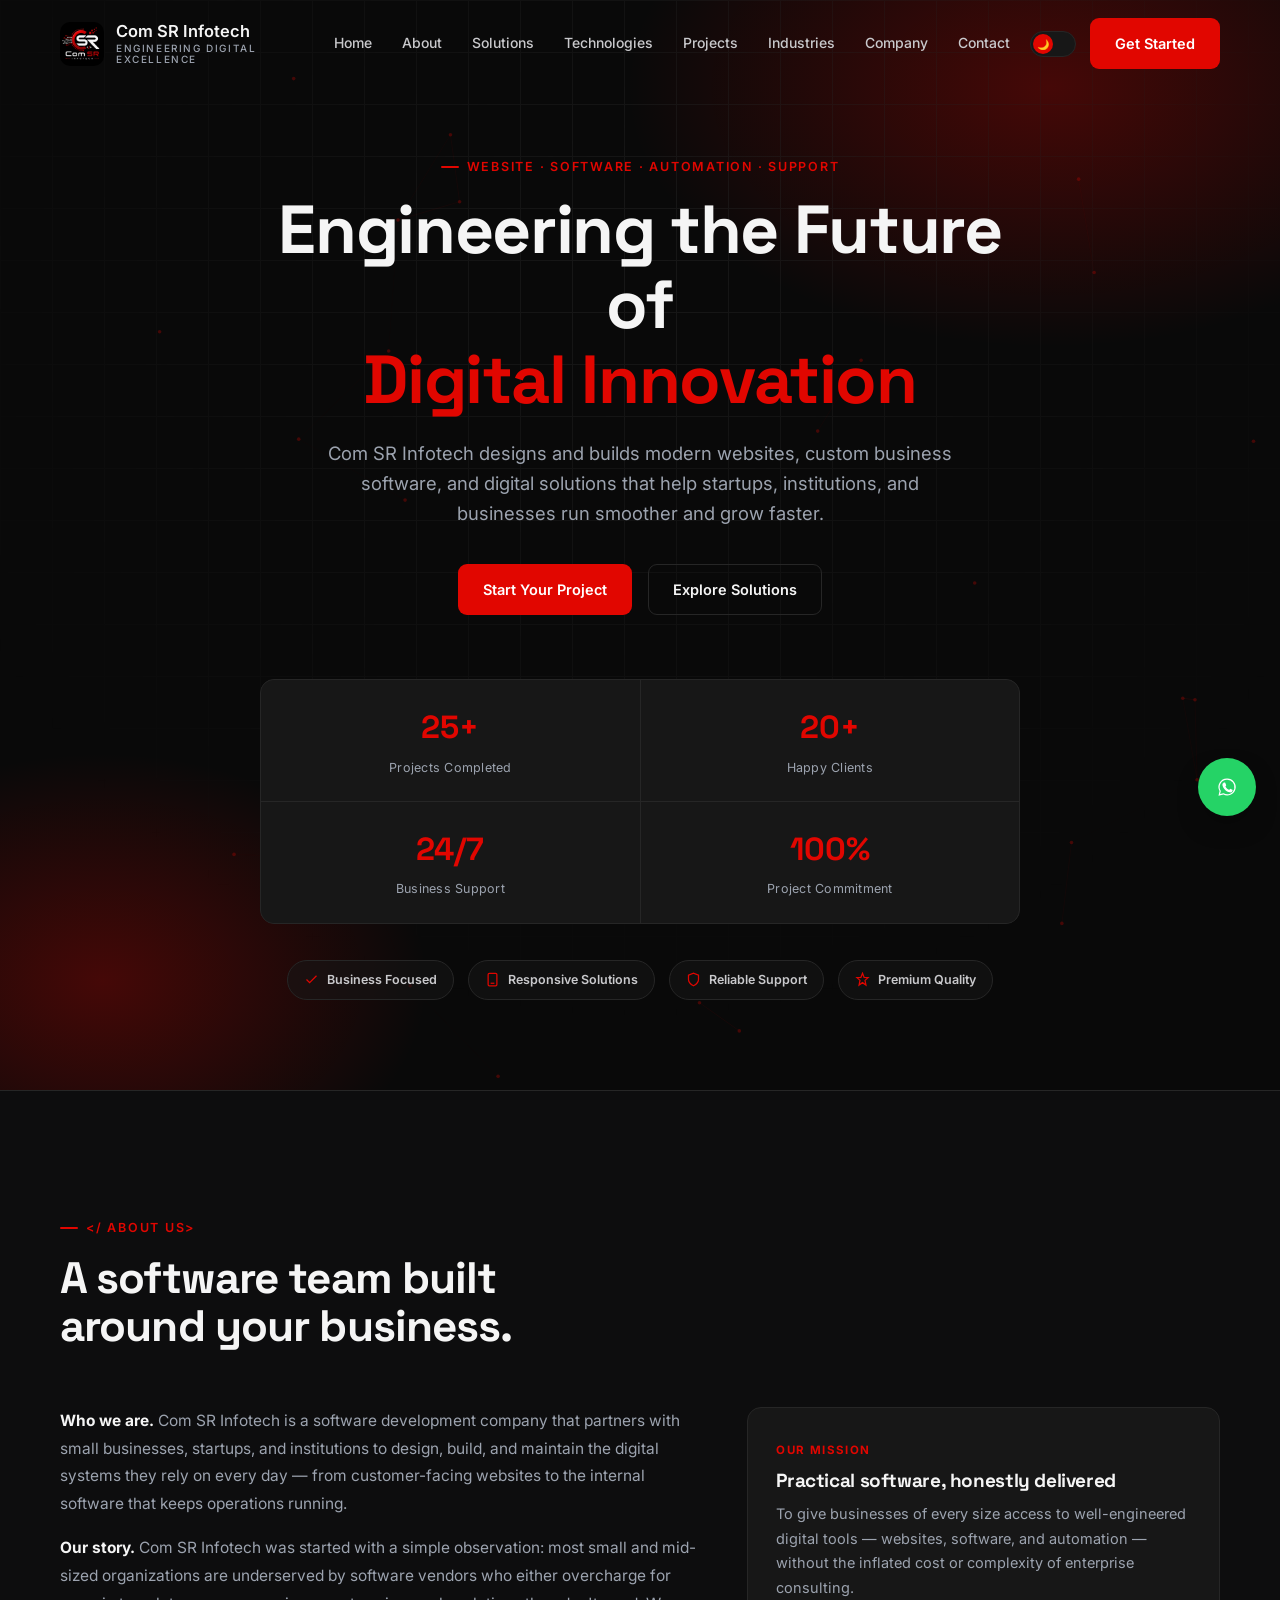
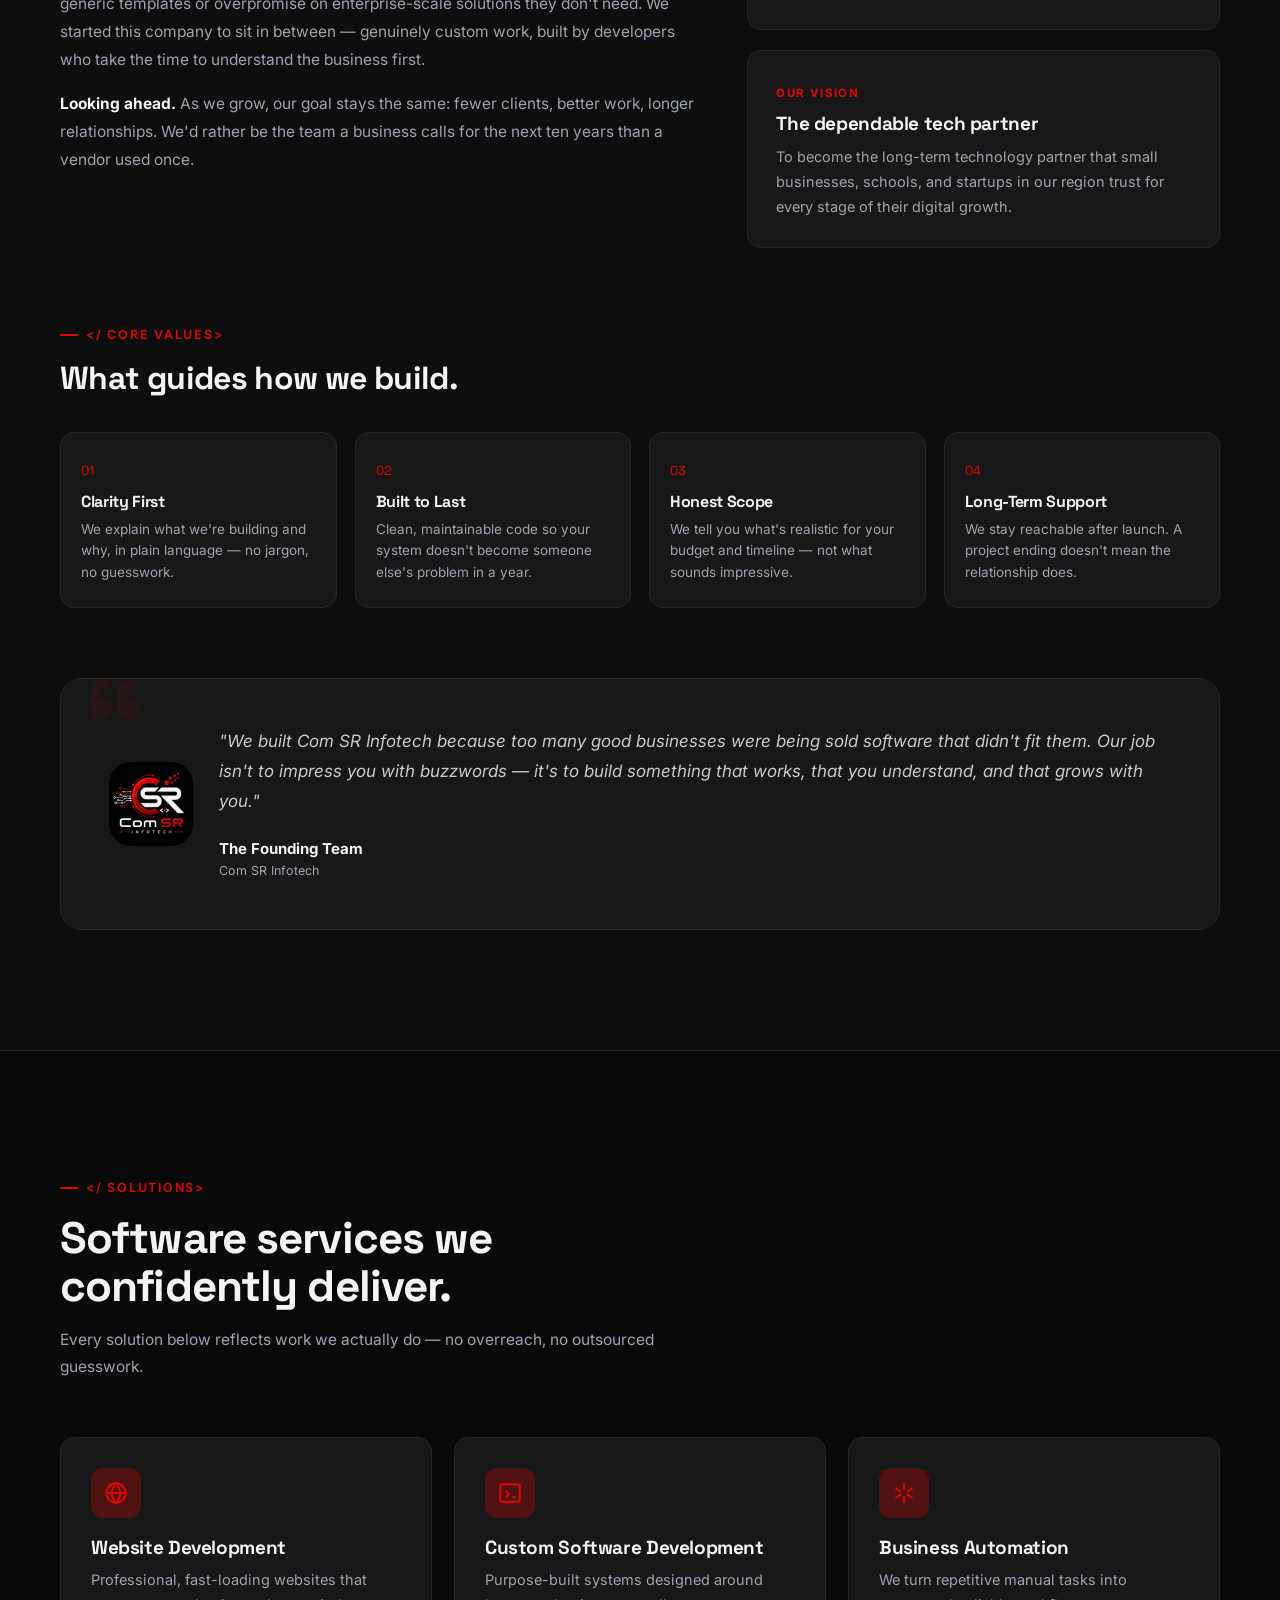
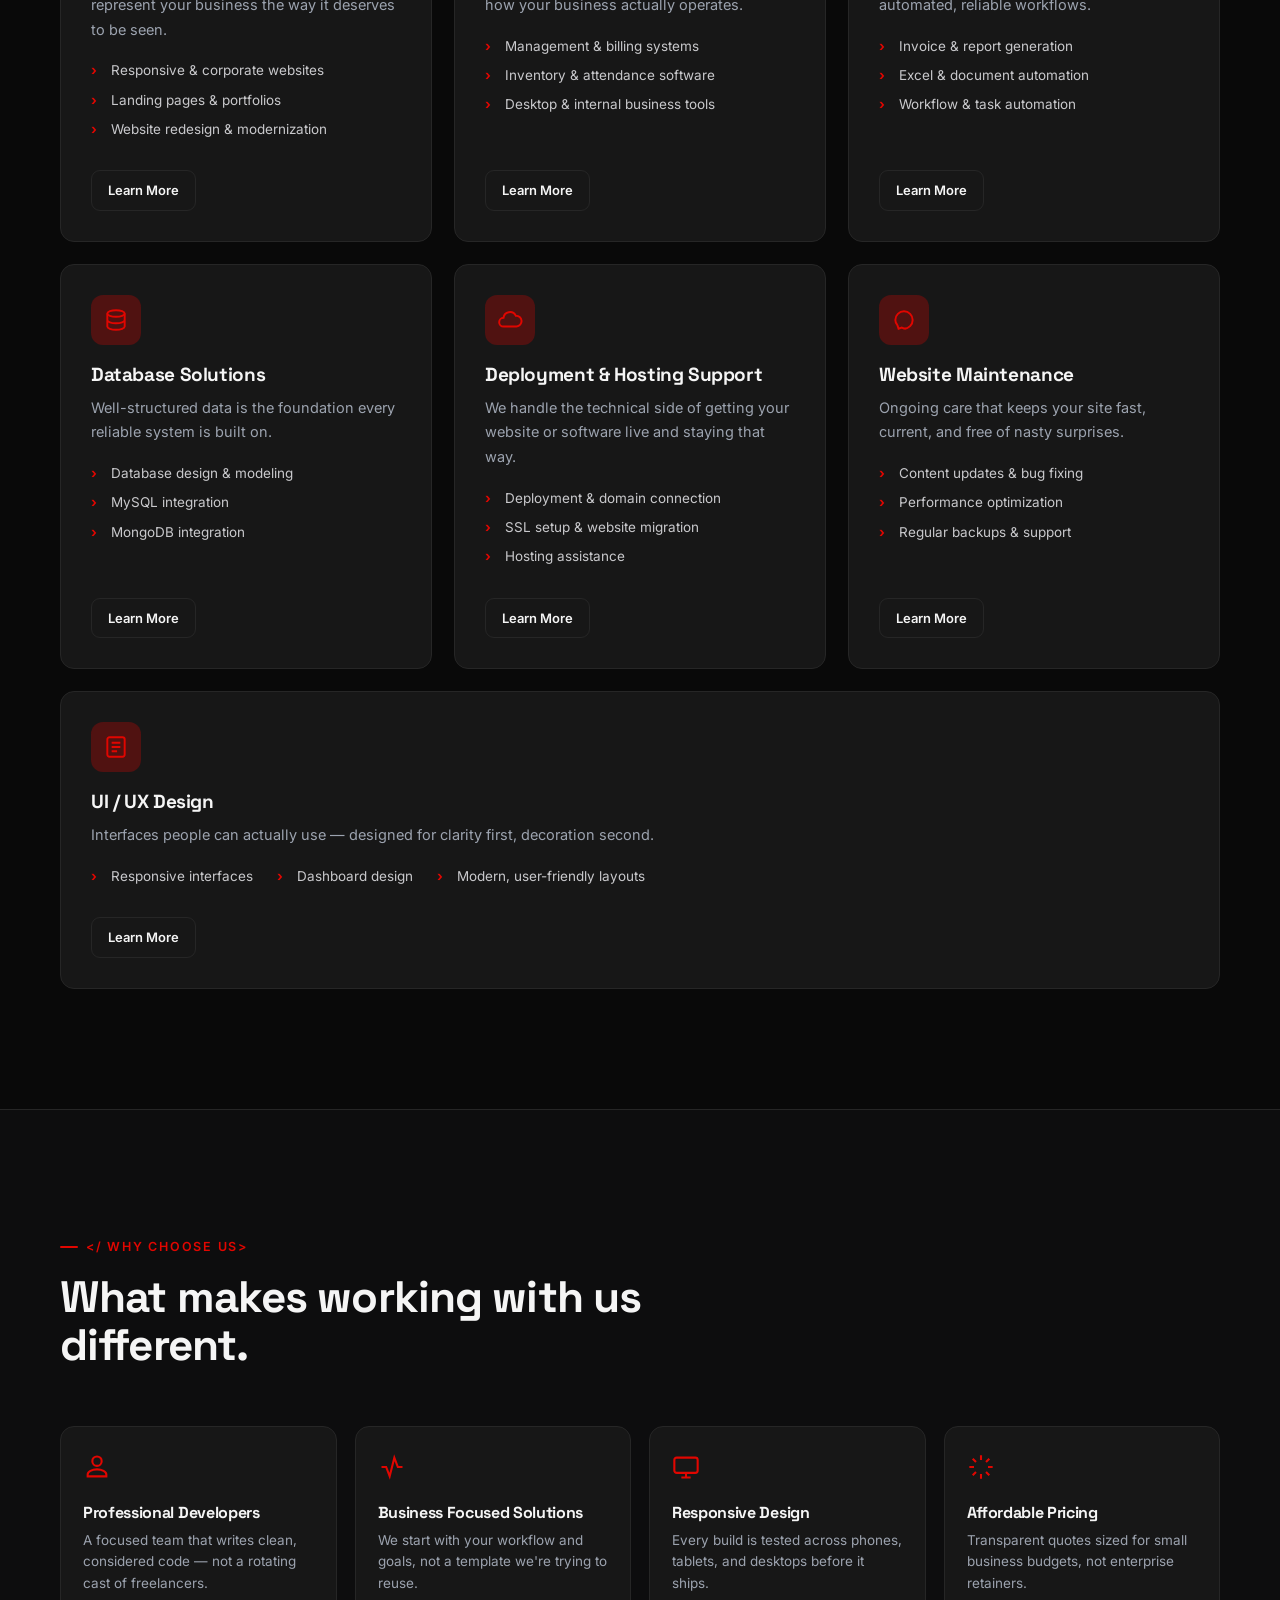
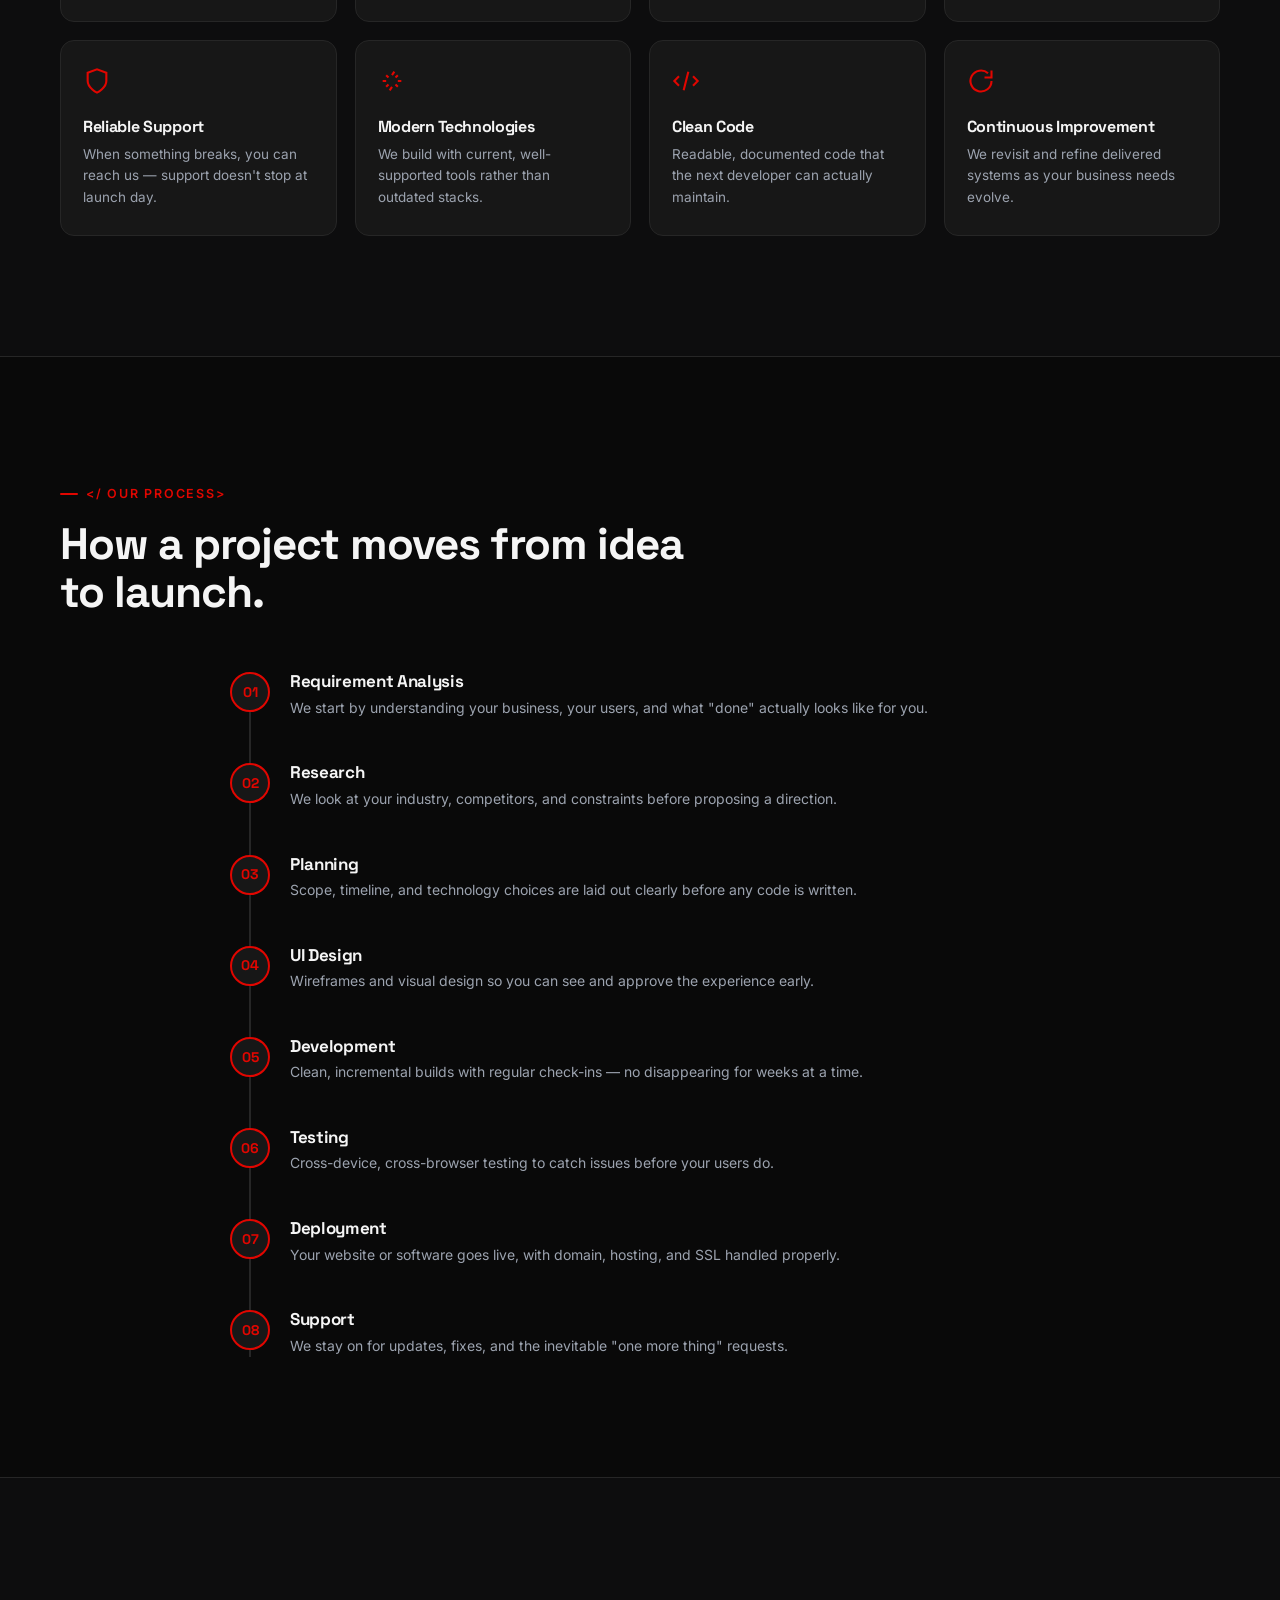
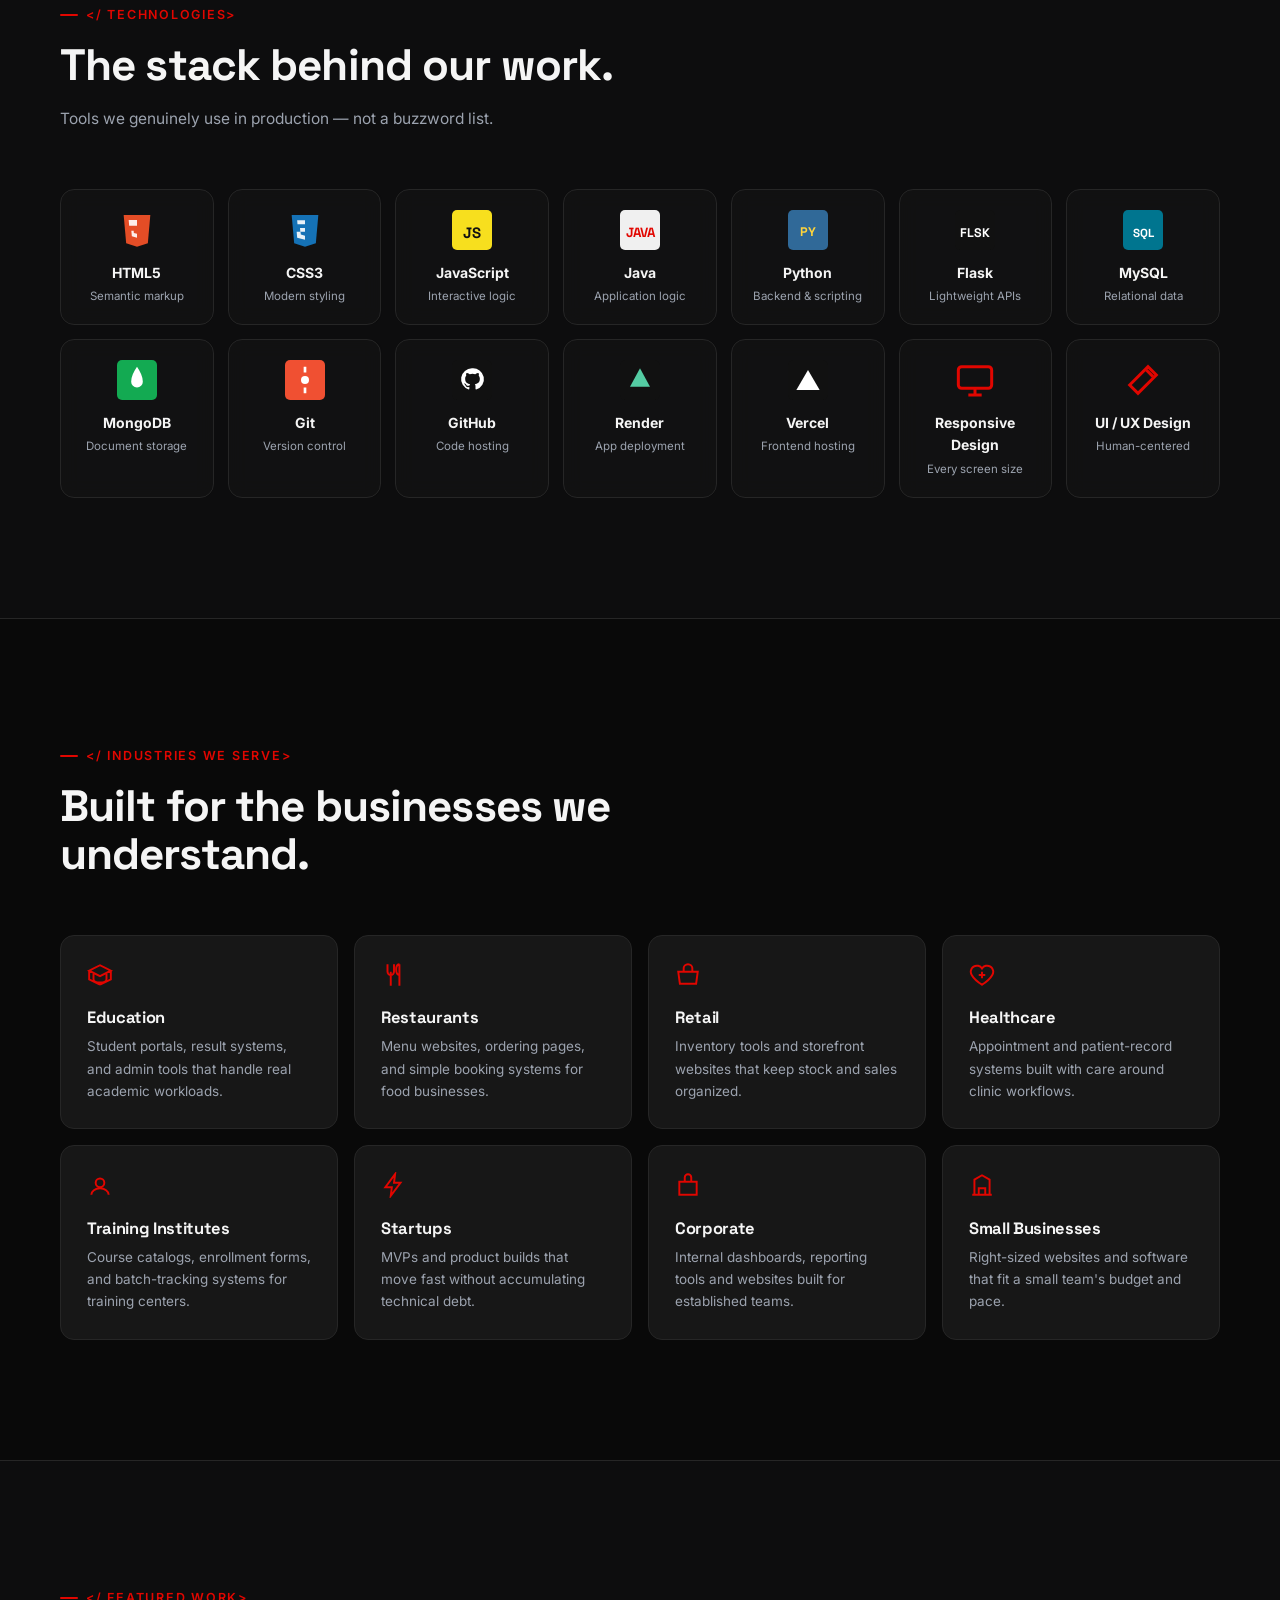
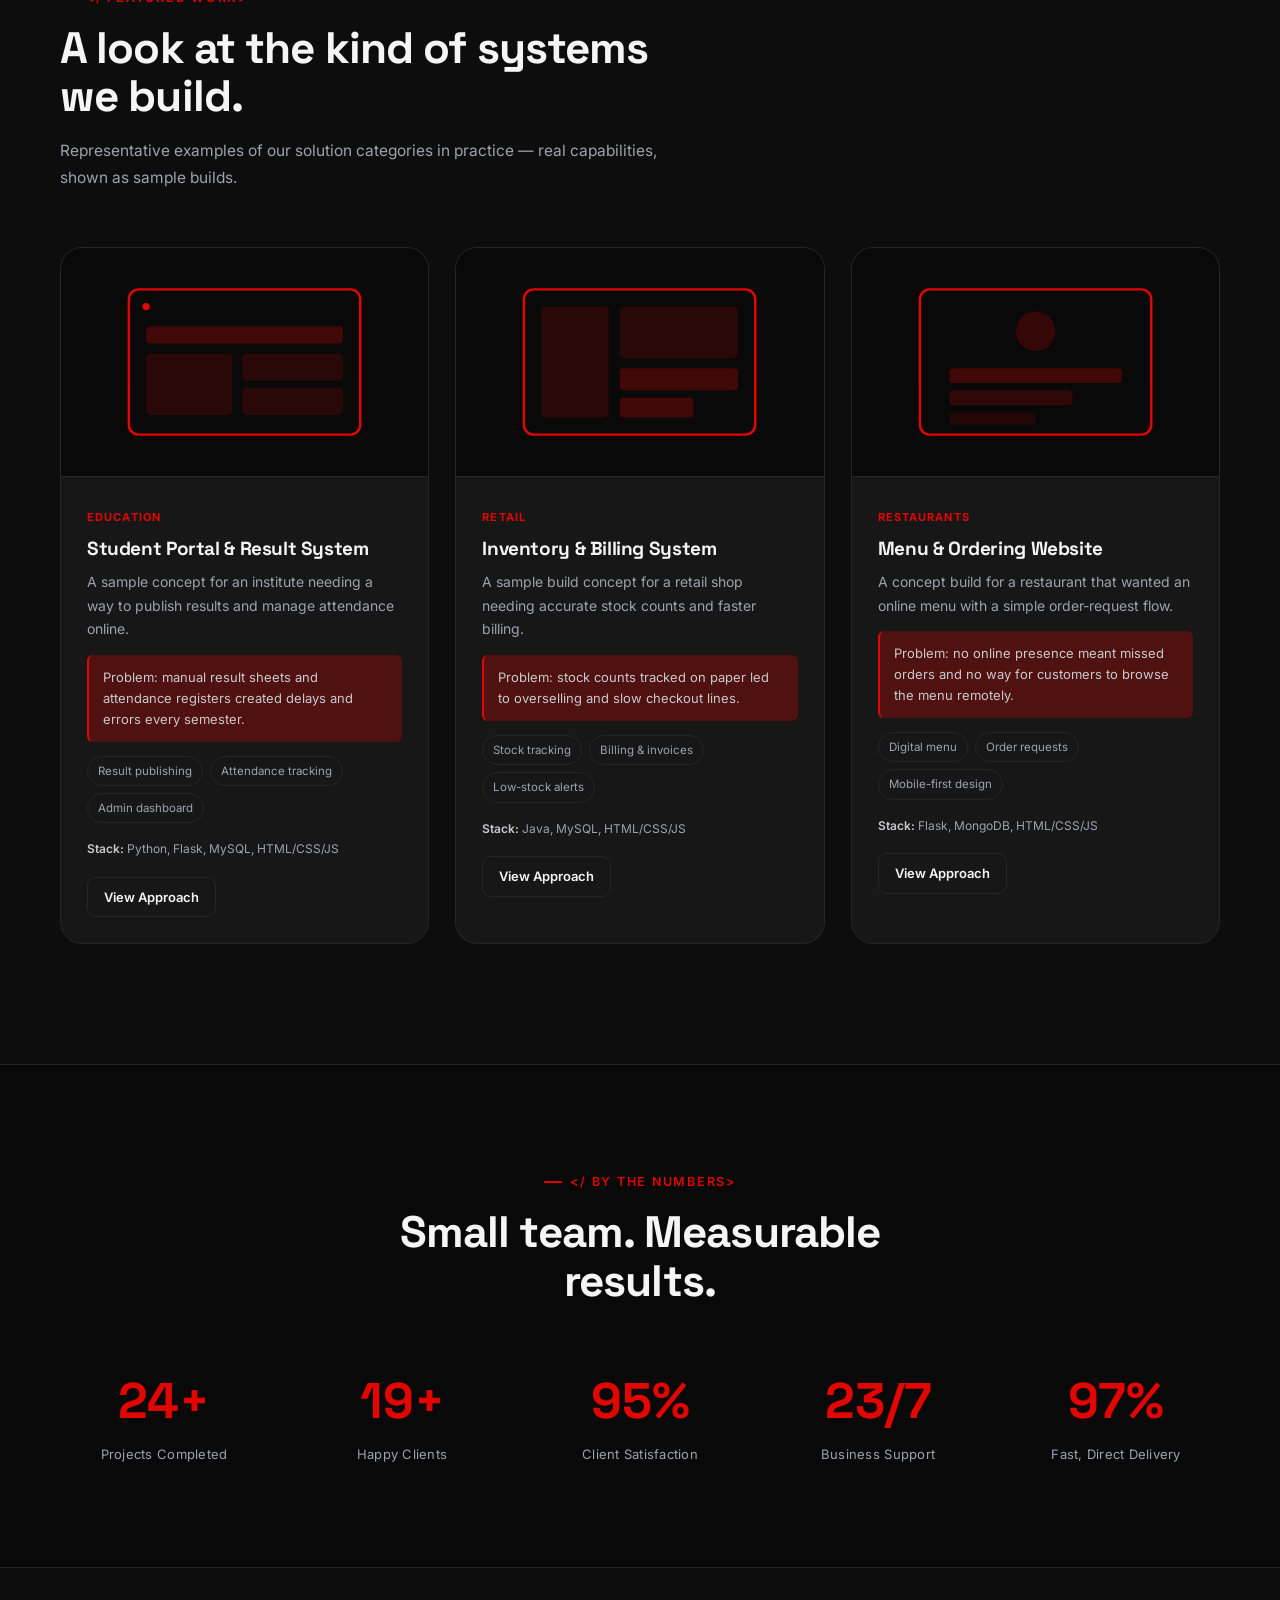
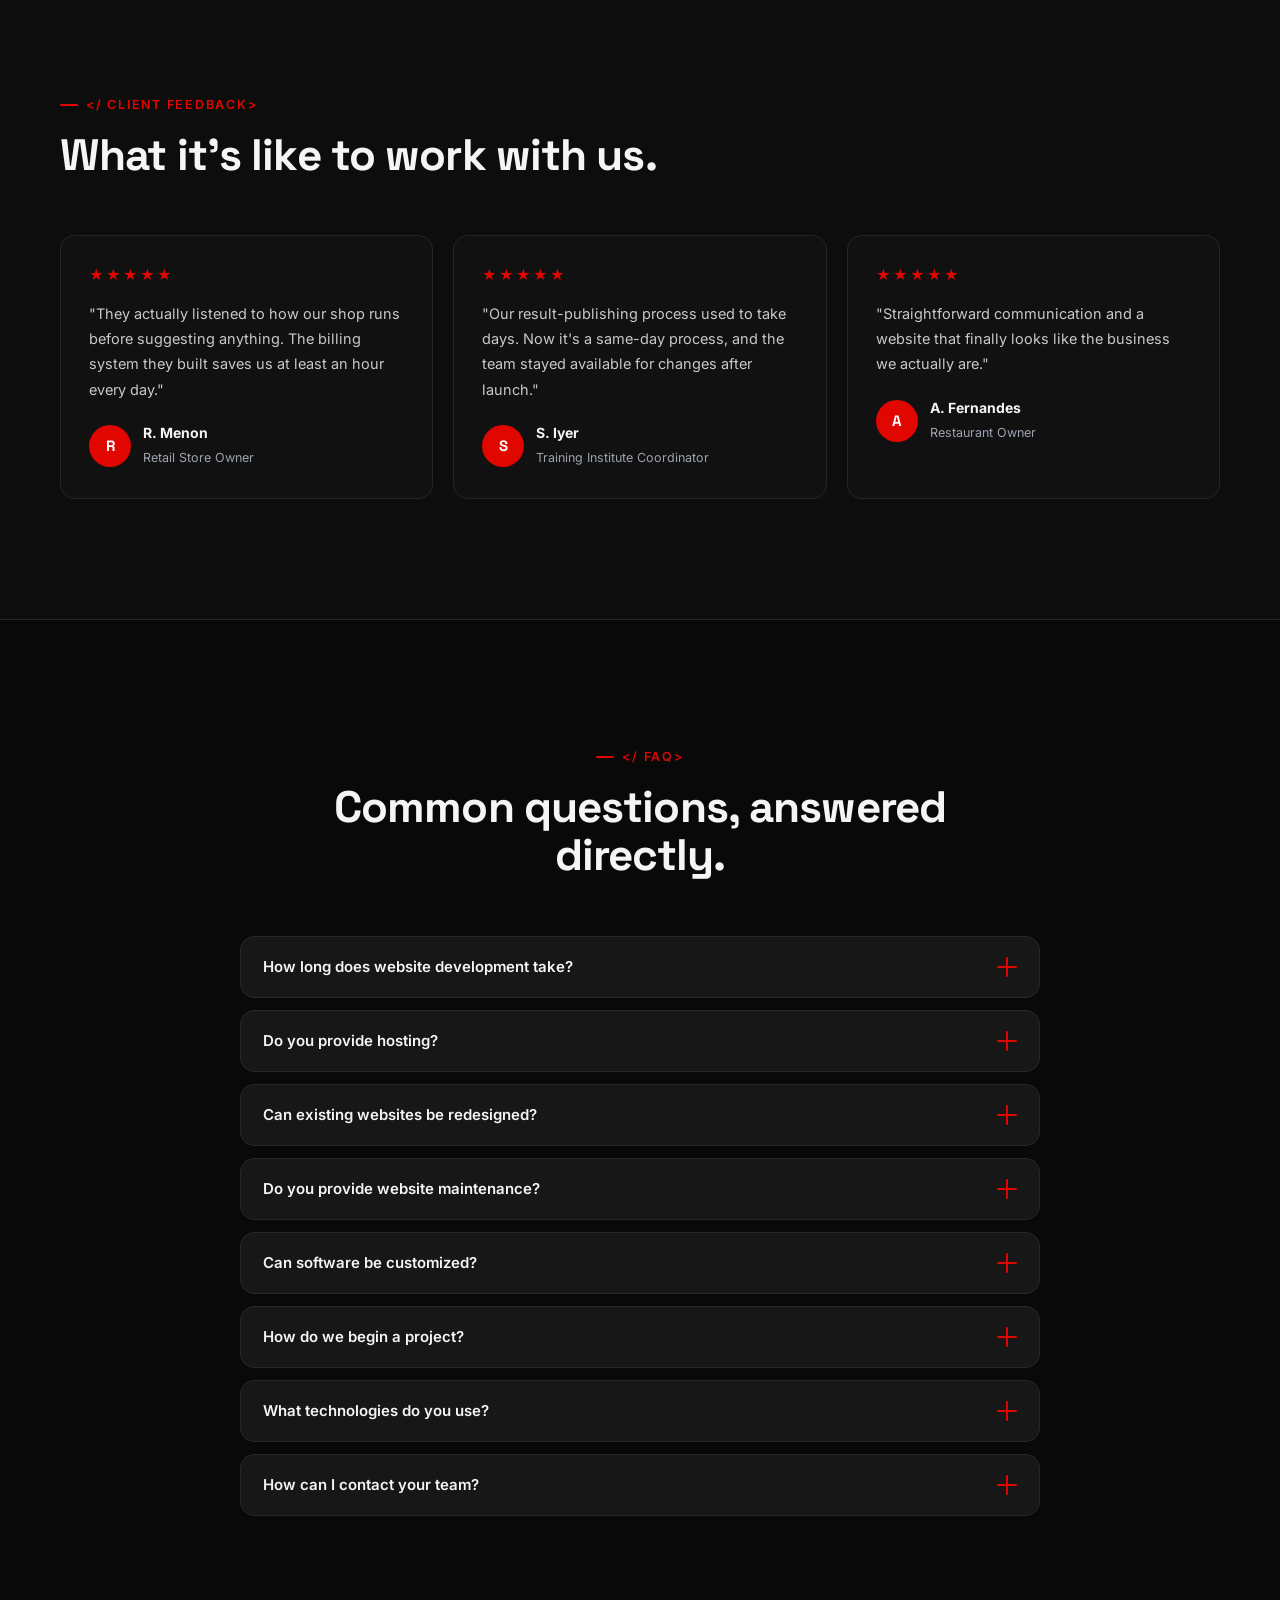
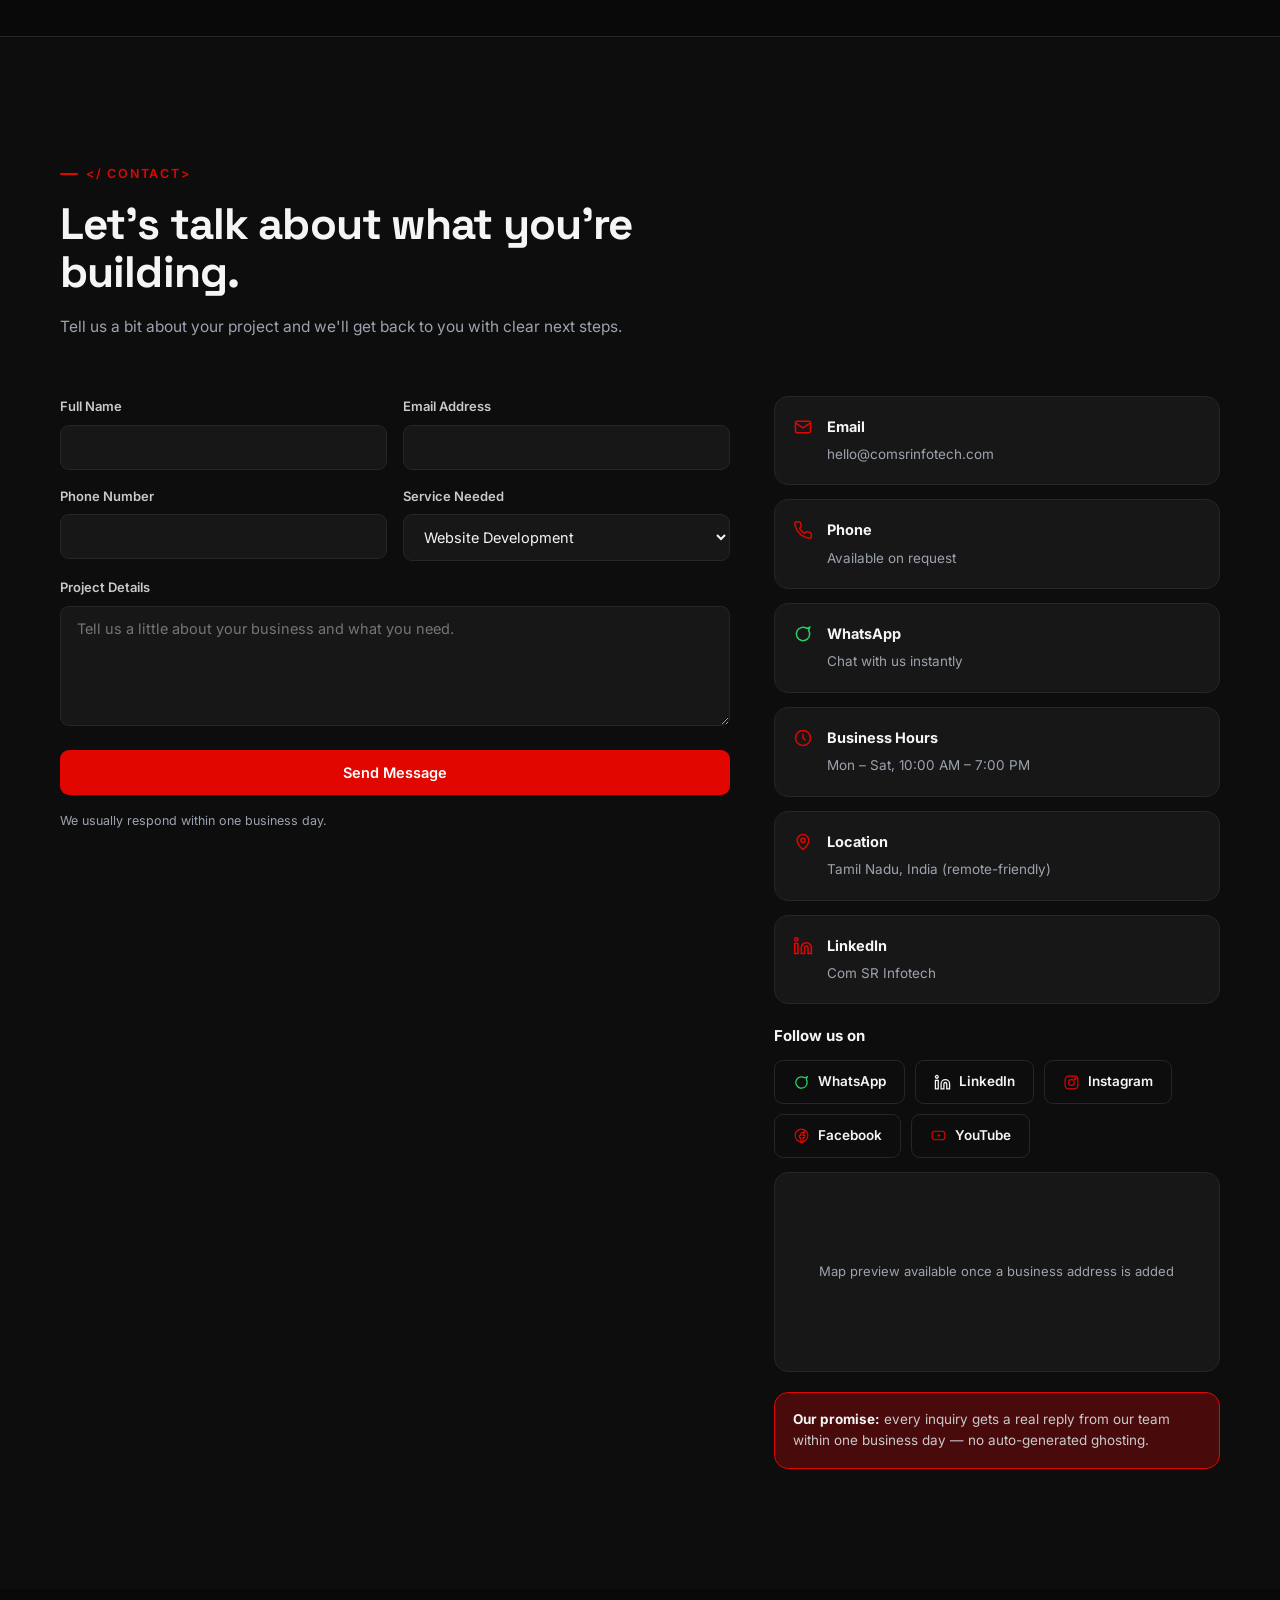
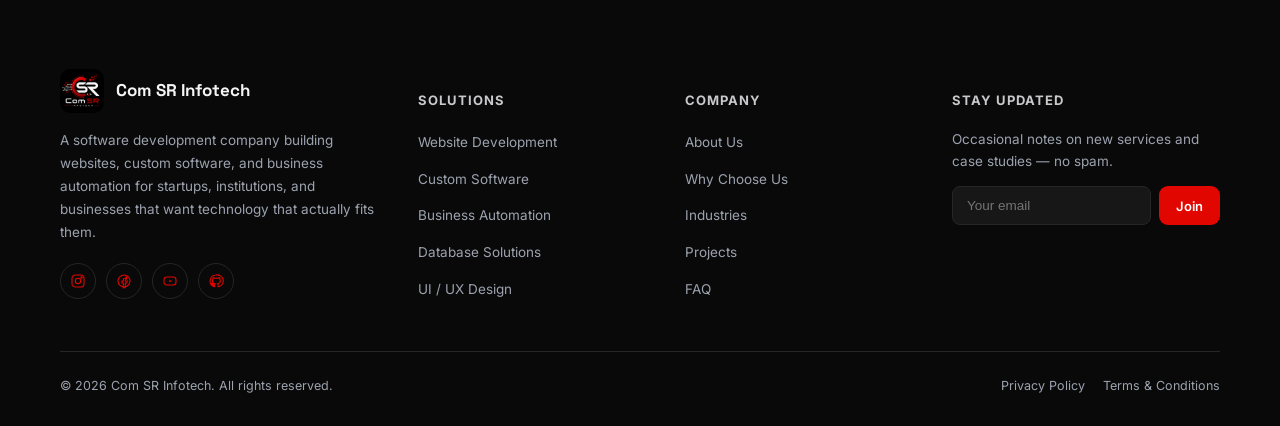
==== commit 77db6fd2: "Updated Contacts" ====
--- a/comsr-website-v2/index.html
+++ b/comsr-website-v2/index.html
@@ -580,7 +580,32 @@
           </div>
           <div class="info-card">
             <svg viewBox="0 0 24 24" fill="none" stroke="currentColor" stroke-width="1.8"><path d="M16 8a6 6 0 0 1 6 6v7h-4v-7a2 2 0 0 0-4 0v7h-4v-7a6 6 0 0 1 6-6zM2 9h4v12H2zM4 6a2 2 0 1 0 0-4 2 2 0 0 0 0 4z"/></svg>
-            <div><strong>LinkedIn</strong><a href="#" target="_blank" rel="noopener">Com SR Infotech</a></div>
+            <div><strong>LinkedIn</strong><a href="https://www.linkedin.com/company/com-sr-infotech" target="_blank" rel="noopener">Com SR Infotech</a></div>
+          </div>
+          <div class="follow-us">
+            <strong class="follow-us-title">Follow us on</strong>
+            <div class="follow-buttons">
+              <a class="btn btn-outline follow-btn" data-whatsapp href="#" target="_blank" rel="noopener" aria-label="WhatsApp">
+                <svg viewBox="0 0 24 24" fill="none" stroke="#25D366" stroke-width="1.8"><path d="M20 12a8 8 0 1 1-3.6-6.7L20 4l-1.2 3.9A8 8 0 0 1 20 12z"/></svg>
+                WhatsApp
+              </a>
+              <a class="btn btn-outline follow-btn" href="https://www.linkedin.com/company/com-sr-infotech" target="_blank" rel="noopener" aria-label="LinkedIn">
+                <svg viewBox="0 0 24 24" fill="none" stroke="currentColor" stroke-width="1.8"><path d="M16 8a6 6 0 0 1 6 6v7h-4v-7a2 2 0 0 0-4 0v7h-4v-7a6 6 0 0 1 6-6zM2 9h4v12H2zM4 6a2 2 0 1 0 0-4 2 2 0 0 0 0 4z"/></svg>
+                LinkedIn
+              </a>
+              <a class="btn btn-outline follow-btn" href="https://www.instagram.com/comsr_infotech" target="_blank" rel="noopener" aria-label="Instagram">
+                <svg viewBox="0 0 24 24" fill="none" stroke="#E10600" stroke-width="1.6"><rect x="3" y="3" width="18" height="18" rx="5"/><circle cx="12" cy="12" r="4"/><circle cx="17.3" cy="6.7" r="1"/></svg>
+                Instagram
+              </a>
+              <a class="btn btn-outline follow-btn" href="https://www.facebook.com/comsrinfotech/" target="_blank" rel="noopener" aria-label="Facebook">
+                <svg viewBox="0 0 24 24" fill="none" stroke="#E10600" stroke-width="1.6"><path d="M15 8h-2a2 2 0 0 0-2 2v2H9v3h2v7h3v-7h2.2l.8-3H14v-1.5c0-.5.2-1 1-1H16V6h-1z"/><circle cx="12" cy="12" r="9"/></svg>
+                Facebook
+              </a>
+              <a class="btn btn-outline follow-btn" href="https://www.youtube.com/@comsrinfotech" target="_blank" rel="noopener" aria-label="YouTube">
+                <svg viewBox="0 0 24 24" fill="none" stroke="#E10600" stroke-width="1.6"><rect x="3" y="6" width="18" height="12" rx="4"/><path d="M11 10l4 2-4 2v-4z" fill="#E10600" stroke="none"/></svg>
+                YouTube
+              </a>
+            </div>
           </div>
           <div class="map-box">Map preview available once a business address is added</div>
           <div class="response-promise"><strong style="color:var(--text)">Our promise:</strong> every inquiry gets a real reply from our team within one business day — no auto-generated ghosting.</div>
@@ -603,9 +628,9 @@
         </div>
         <p>A software development company building websites, custom software, and business automation for startups, institutions, and businesses that want technology that actually fits them.</p>
         <div class="footer-social">
-          <a href="#" target="_blank" rel="noopener" aria-label="Instagram"><svg viewBox="0 0 24 24" fill="none" stroke="#E10600" stroke-width="1.6"><rect x="3" y="3" width="18" height="18" rx="5"/><circle cx="12" cy="12" r="4"/><circle cx="17.3" cy="6.7" r="1"/></svg></a>
-          <a href="#" target="_blank" rel="noopener" aria-label="Facebook"><svg viewBox="0 0 24 24" fill="none" stroke="#E10600" stroke-width="1.6"><path d="M15 8h-2a2 2 0 0 0-2 2v2H9v3h2v7h3v-7h2.2l.8-3H14v-1.5c0-.5.2-1 1-1H16V6h-1z"/><circle cx="12" cy="12" r="9"/></svg></a>
-          <a href="#" target="_blank" rel="noopener" aria-label="YouTube"><svg viewBox="0 0 24 24" fill="none" stroke="#E10600" stroke-width="1.6"><rect x="3" y="6" width="18" height="12" rx="4"/><path d="M11 10l4 2-4 2v-4z" fill="#E10600" stroke="none"/></svg></a>
+          <a href="https://www.instagram.com/comsr_infotech" target="_blank" rel="noopener" aria-label="Instagram"><svg viewBox="0 0 24 24" fill="none" stroke="#E10600" stroke-width="1.6"><rect x="3" y="3" width="18" height="18" rx="5"/><circle cx="12" cy="12" r="4"/><circle cx="17.3" cy="6.7" r="1"/></svg></a>
+          <a href="https://www.facebook.com/comsrinfotech/" target="_blank" rel="noopener" aria-label="Facebook"><svg viewBox="0 0 24 24" fill="none" stroke="#E10600" stroke-width="1.6"><path d="M15 8h-2a2 2 0 0 0-2 2v2H9v3h2v7h3v-7h2.2l.8-3H14v-1.5c0-.5.2-1 1-1H16V6h-1z"/><circle cx="12" cy="12" r="9"/></svg></a>
+          <a href="https://www.youtube.com/@comsrinfotech" target="_blank" rel="noopener" aria-label="YouTube"><svg viewBox="0 0 24 24" fill="none" stroke="#E10600" stroke-width="1.6"><rect x="3" y="6" width="18" height="12" rx="4"/><path d="M11 10l4 2-4 2v-4z" fill="#E10600" stroke="none"/></svg></a>
           <a href="#" target="_blank" rel="noopener" aria-label="GitHub"><svg viewBox="0 0 24 24" fill="none" stroke="#E10600" stroke-width="1.6"><path d="M12 3a9 9 0 0 0-2.8 17.5c.4.1.6-.2.6-.4v-1.6c-2.5.5-3-1.1-3-1.1-.4-1-1-1.3-1-1.3-.9-.5 0-.5 0-.5 1 .1 1.5 1 1.5 1 .8 1.4 2.2 1 2.8.8.1-.6.3-1 .6-1.3-2-.2-4.1-1-4.1-4.4 0-1 .3-1.7.9-2.3-.1-.2-.4-1.1.1-2.4 0 0 .8-.2 2.6 1a9 9 0 0 1 4.8 0c1.8-1.2 2.6-1 2.6-1 .5 1.3.2 2.2.1 2.4.6.6.9 1.4.9 2.3 0 3.4-2.1 4.1-4.1 4.4.3.3.6.8.6 1.7v2.5c0 .2.2.5.6.4A9 9 0 0 0 12 3z"/></svg></a>
         </div>
       </div>
@@ -662,4 +687,4 @@
 
 <script src="js/main.js"></script>
 </body>
-</html>
+</html>
--- a/comsr-website-v2/css/style.css
+++ b/comsr-website-v2/css/style.css
@@ -508,6 +508,12 @@
 .footer-brand img{width:44px; height:44px; border-radius:10px;}
 .footer-brand strong{font-family:var(--font-display); font-size:17px;}
 .footer-about p{font-size:13.5px; color:var(--muted); line-height:1.7; max-width:320px; margin-bottom:20px;}
+.follow-us{margin-top:6px;}
+.follow-us-title{display:block; margin-bottom:12px; color:var(--text); font-size:15px;}
+.follow-buttons{display:flex; flex-wrap:wrap; gap:10px;}
+.follow-btn{padding:10px 18px; font-size:13.5px;}
+.follow-btn svg{width:17px; height:17px;}
+
 .footer-social{display:flex; gap:10px;}
 .footer-social a{
   width:36px; height:36px; border:1px solid var(--border); border-radius:50%;
@@ -576,4 +582,4 @@
   position:absolute; left:12px; top:-60px; background:var(--red); color:#fff; padding:10px 16px;
   border-radius:8px; z-index:10001; transition:top .25s;
 }
-.skip-link:focus{top:12px;}
+.skip-link:focus{top:12px;}
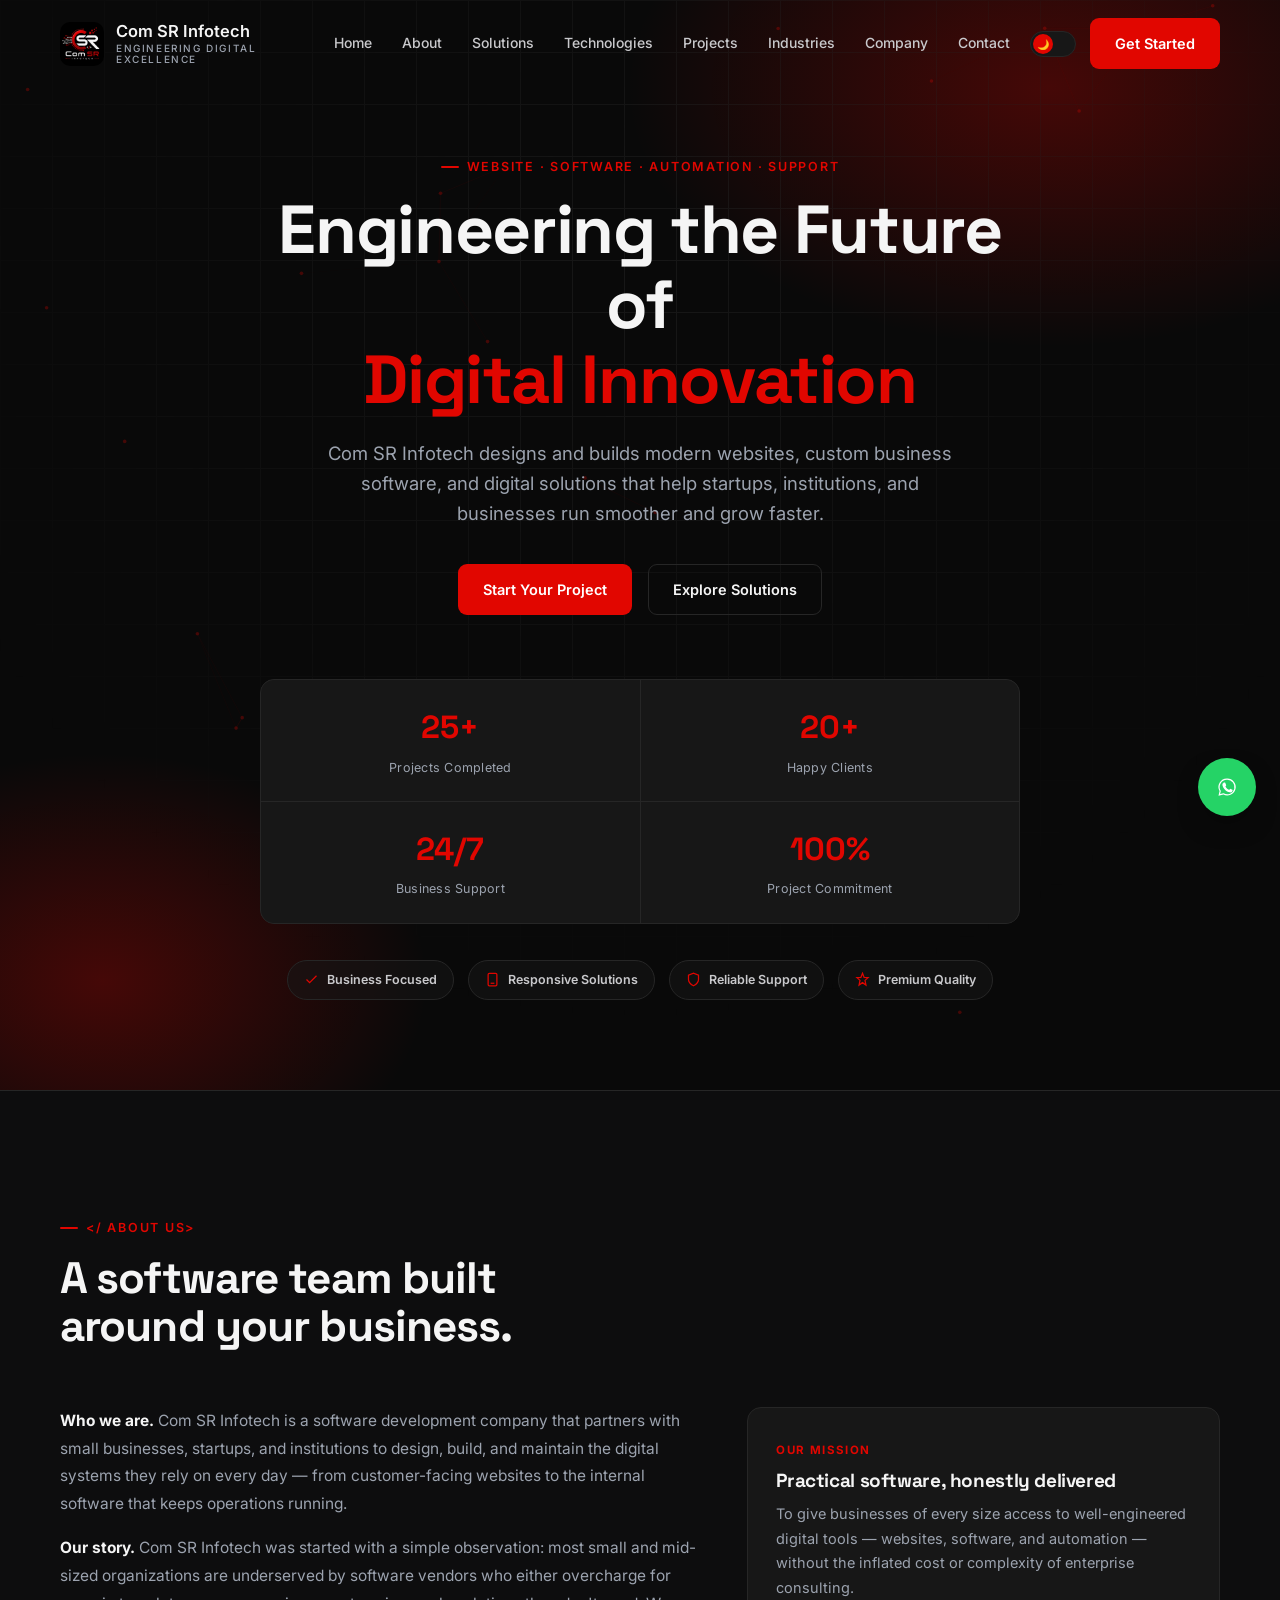
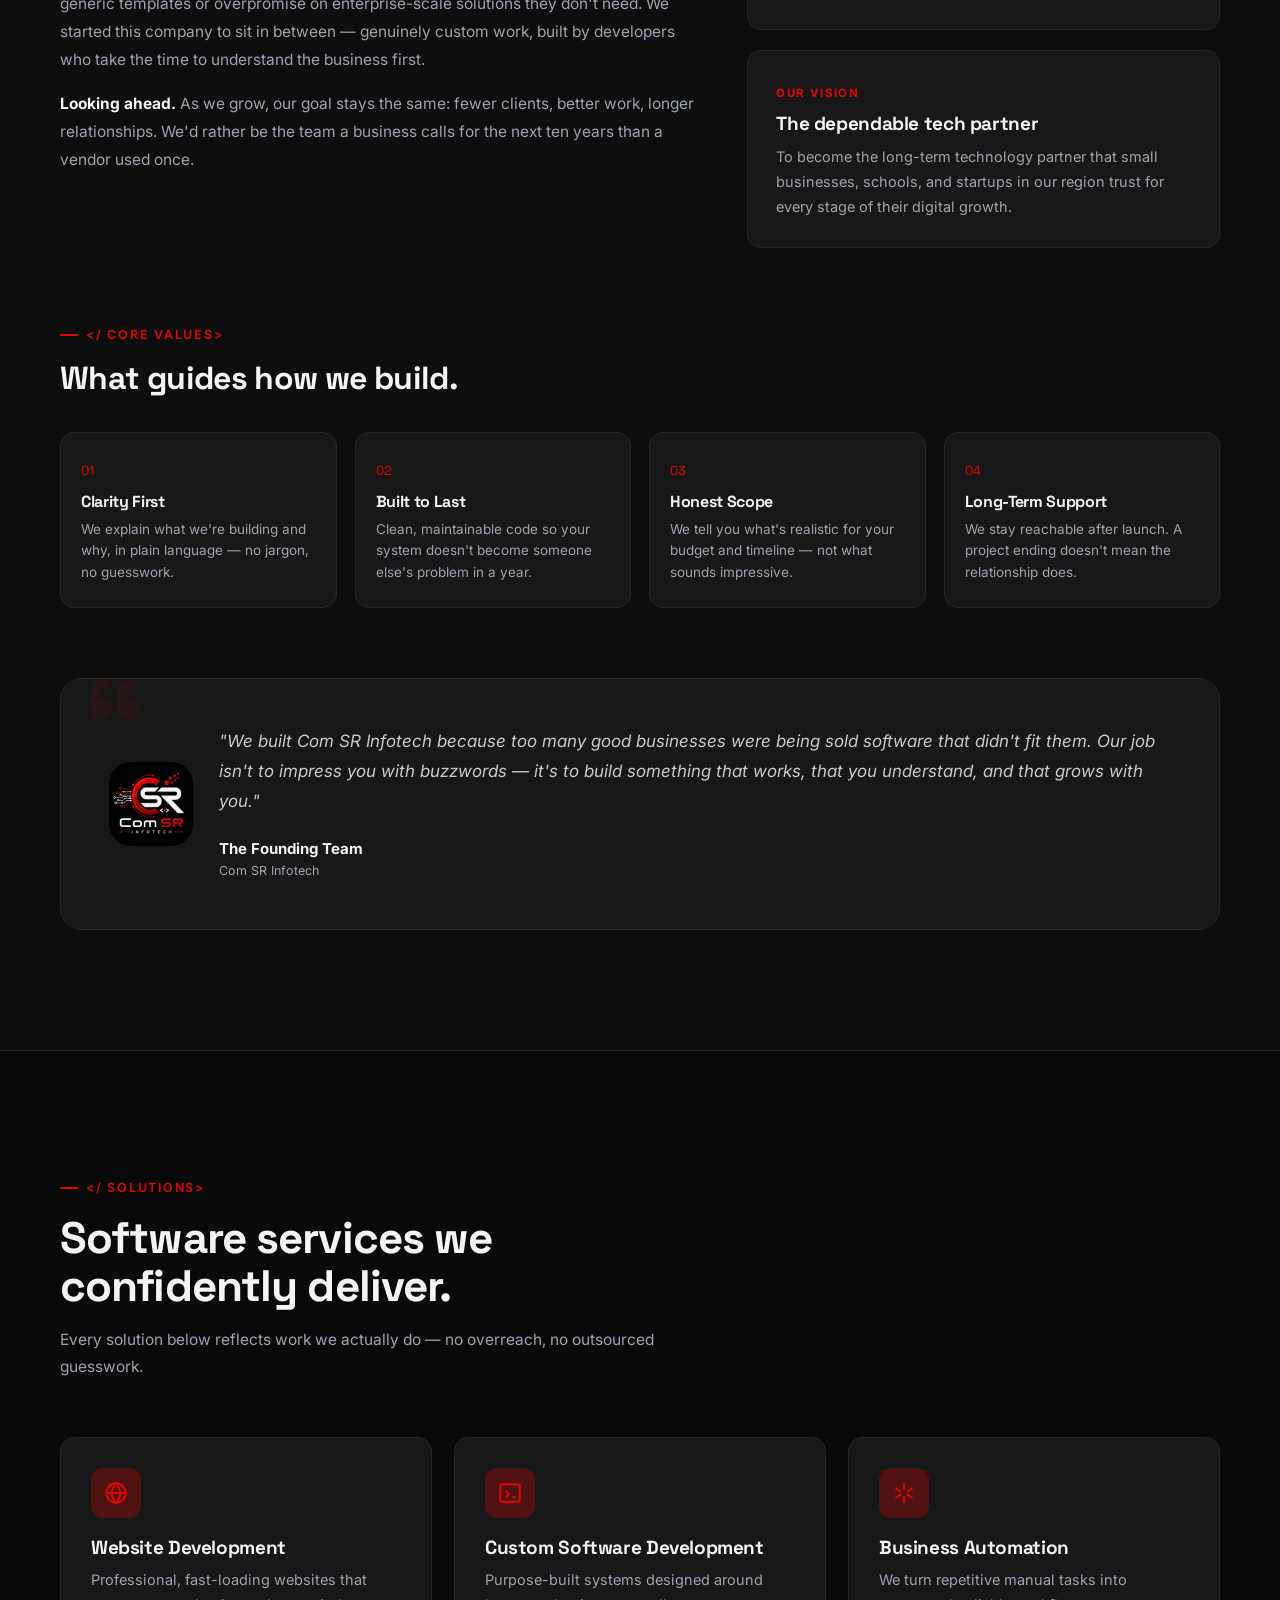
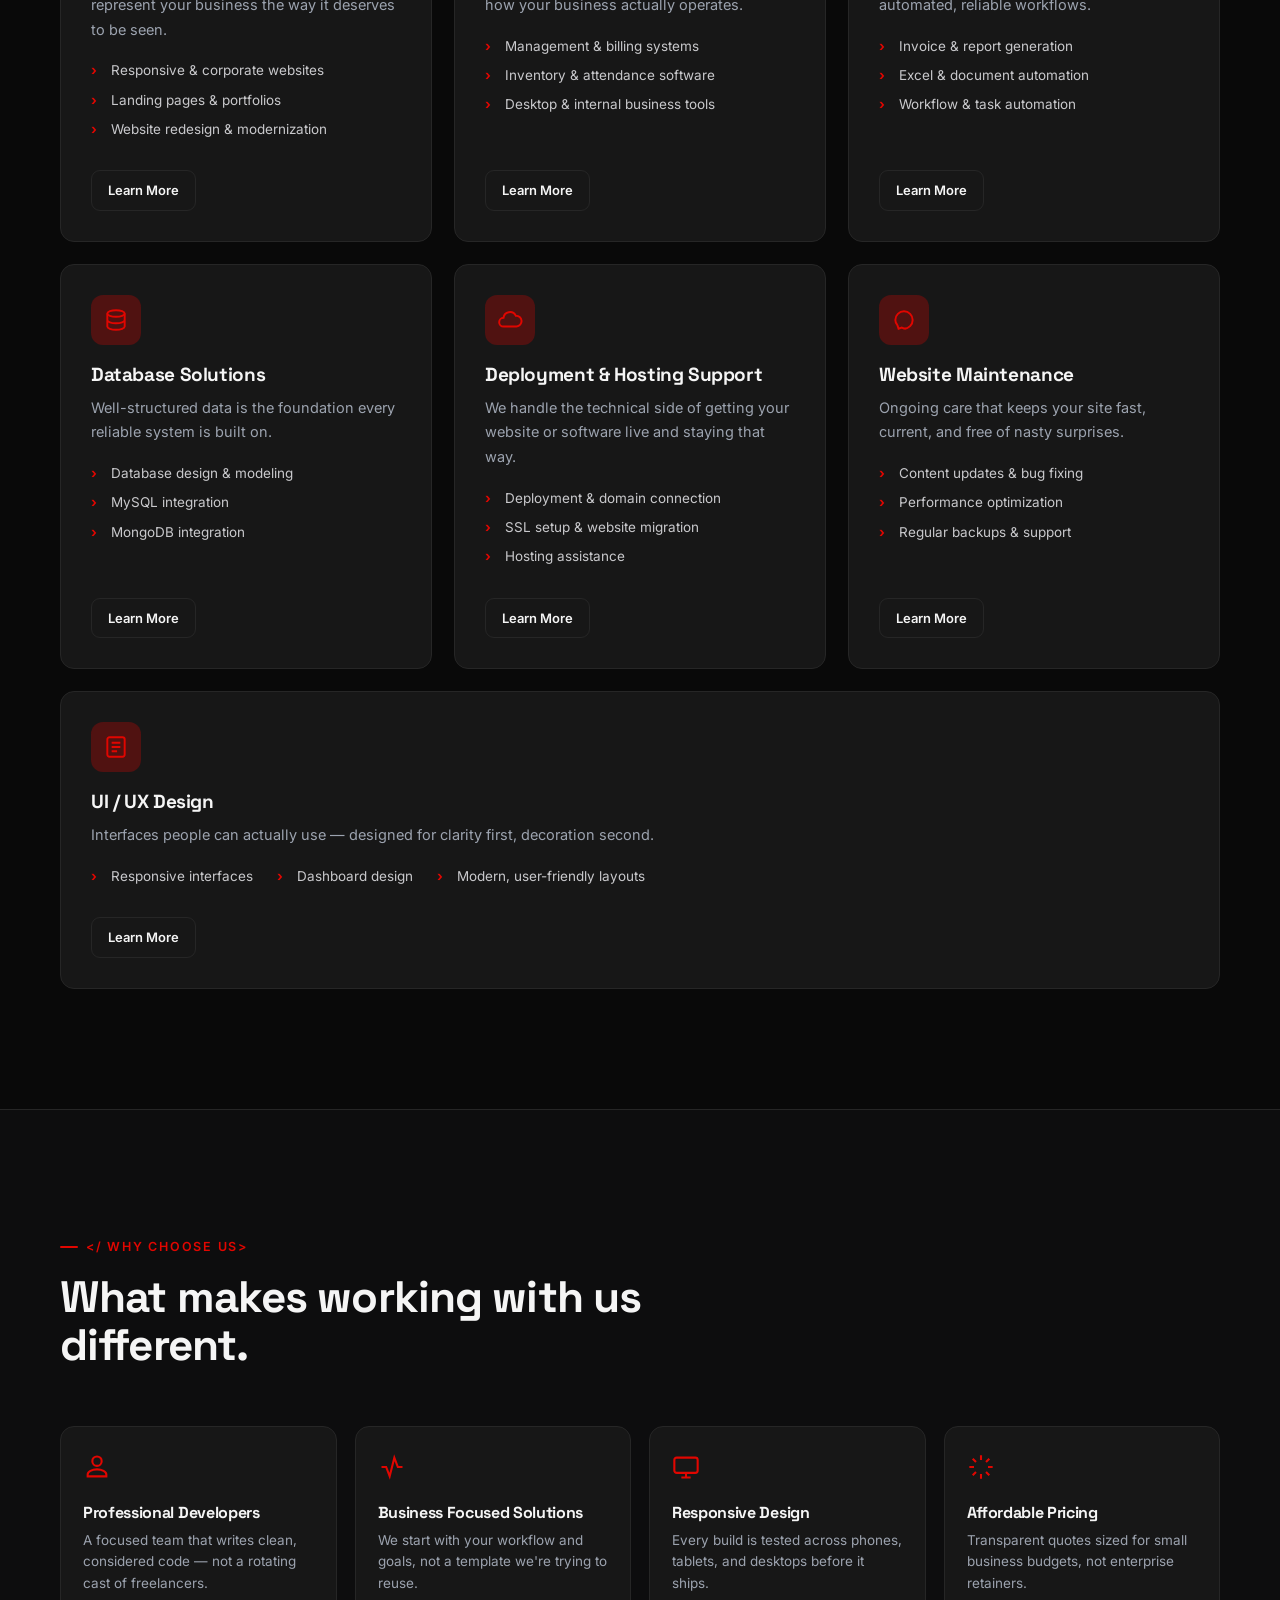
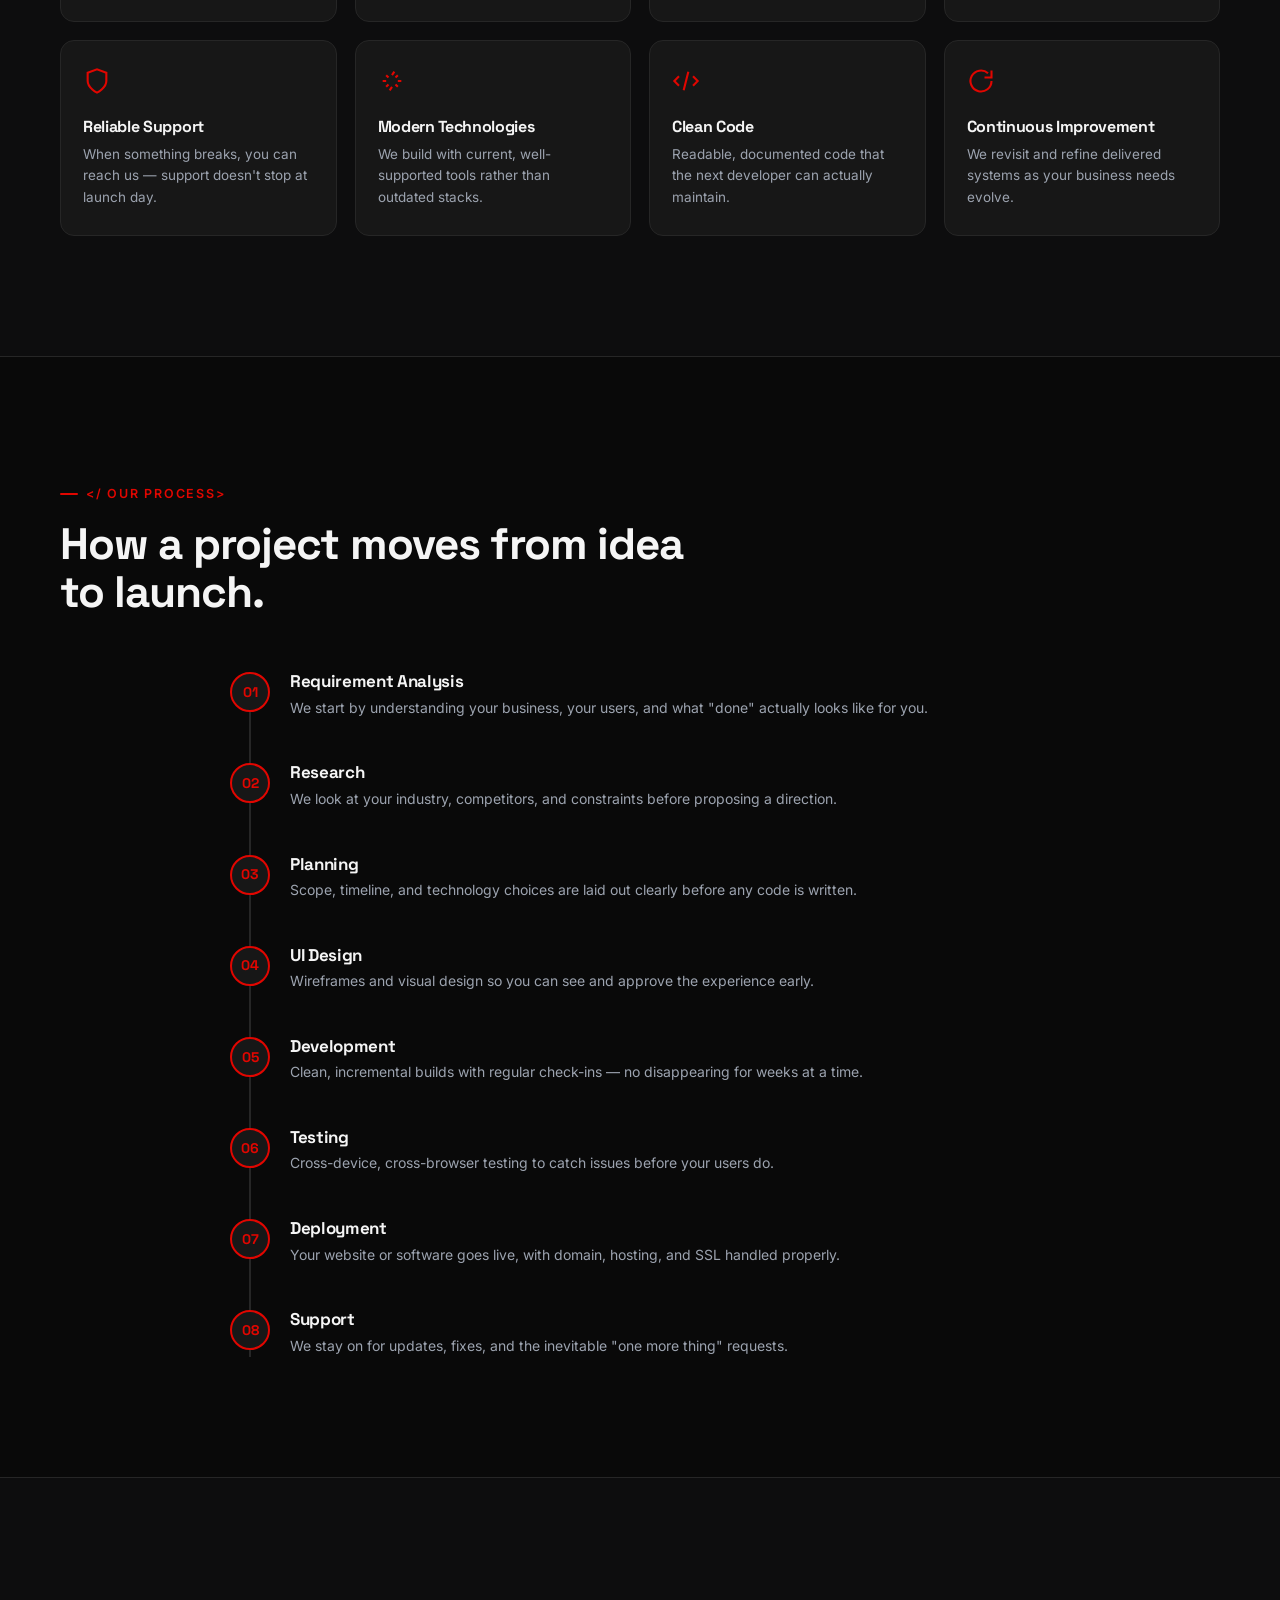
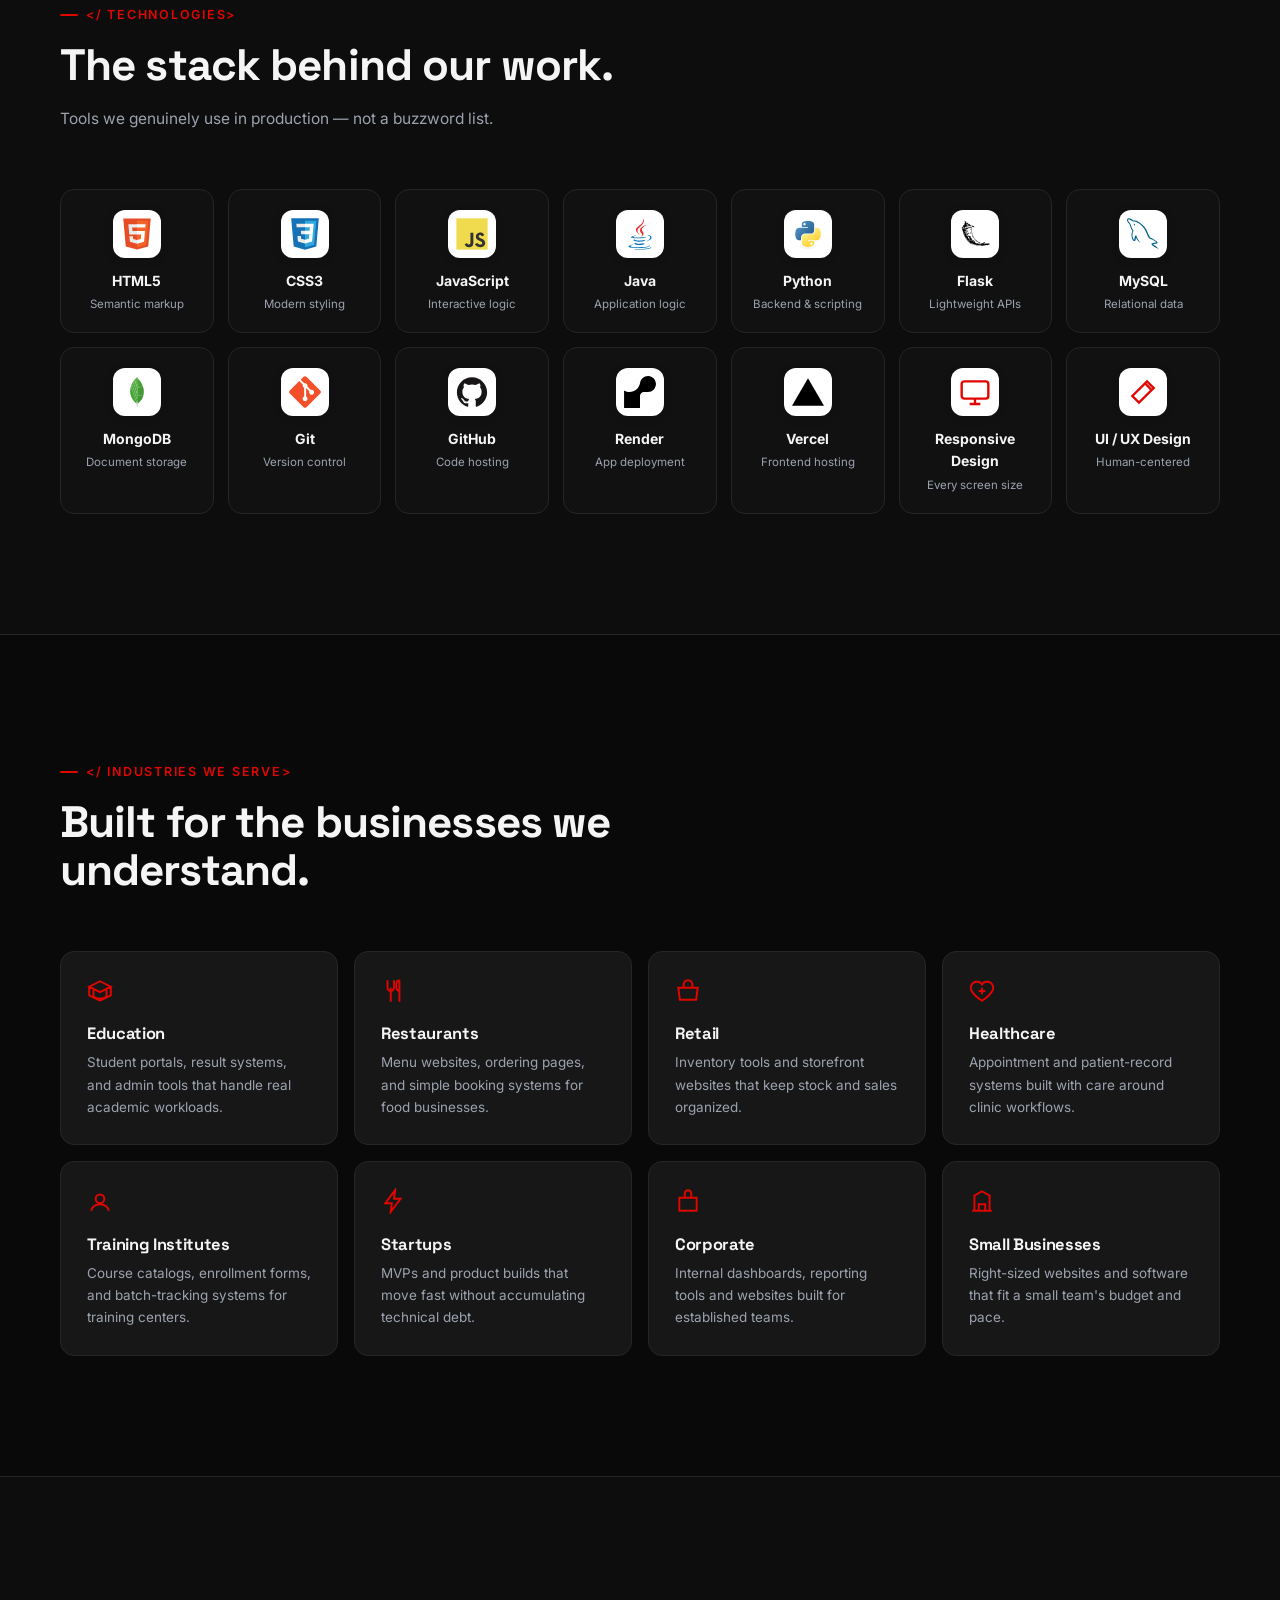
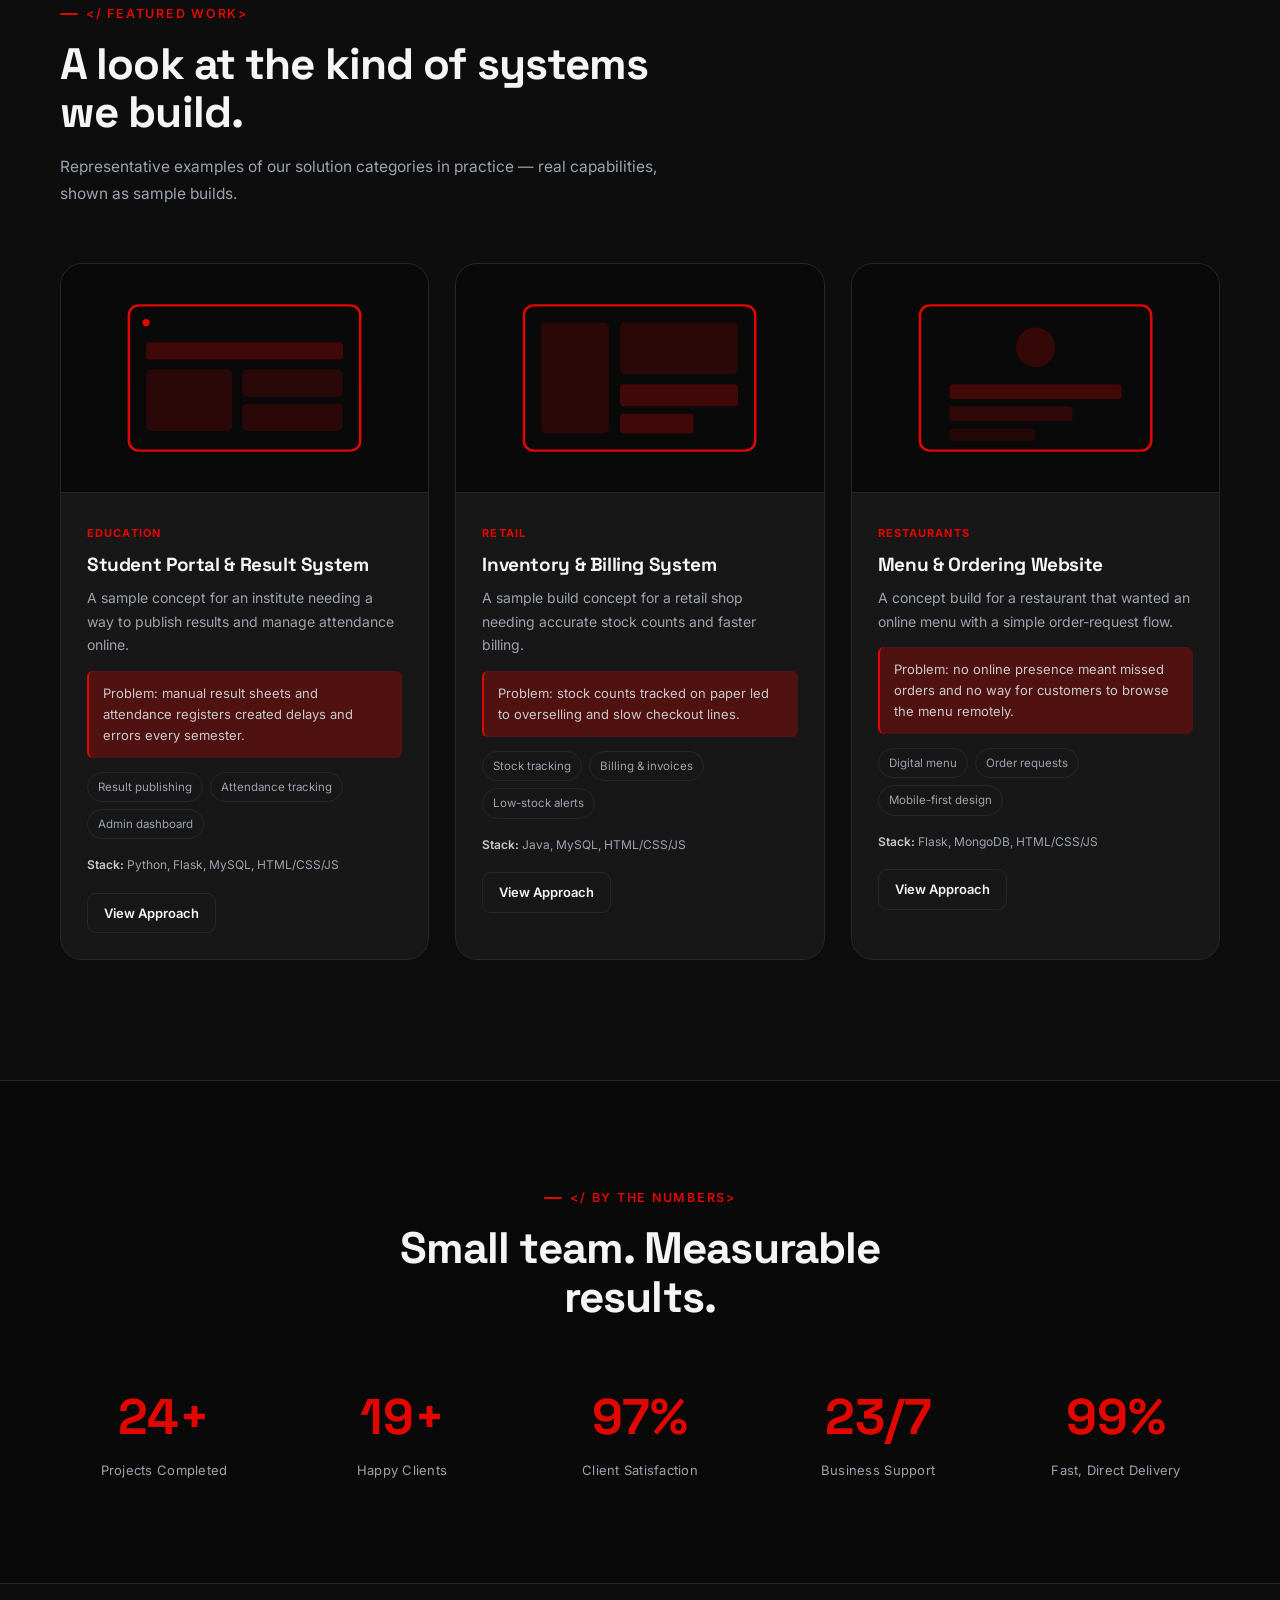
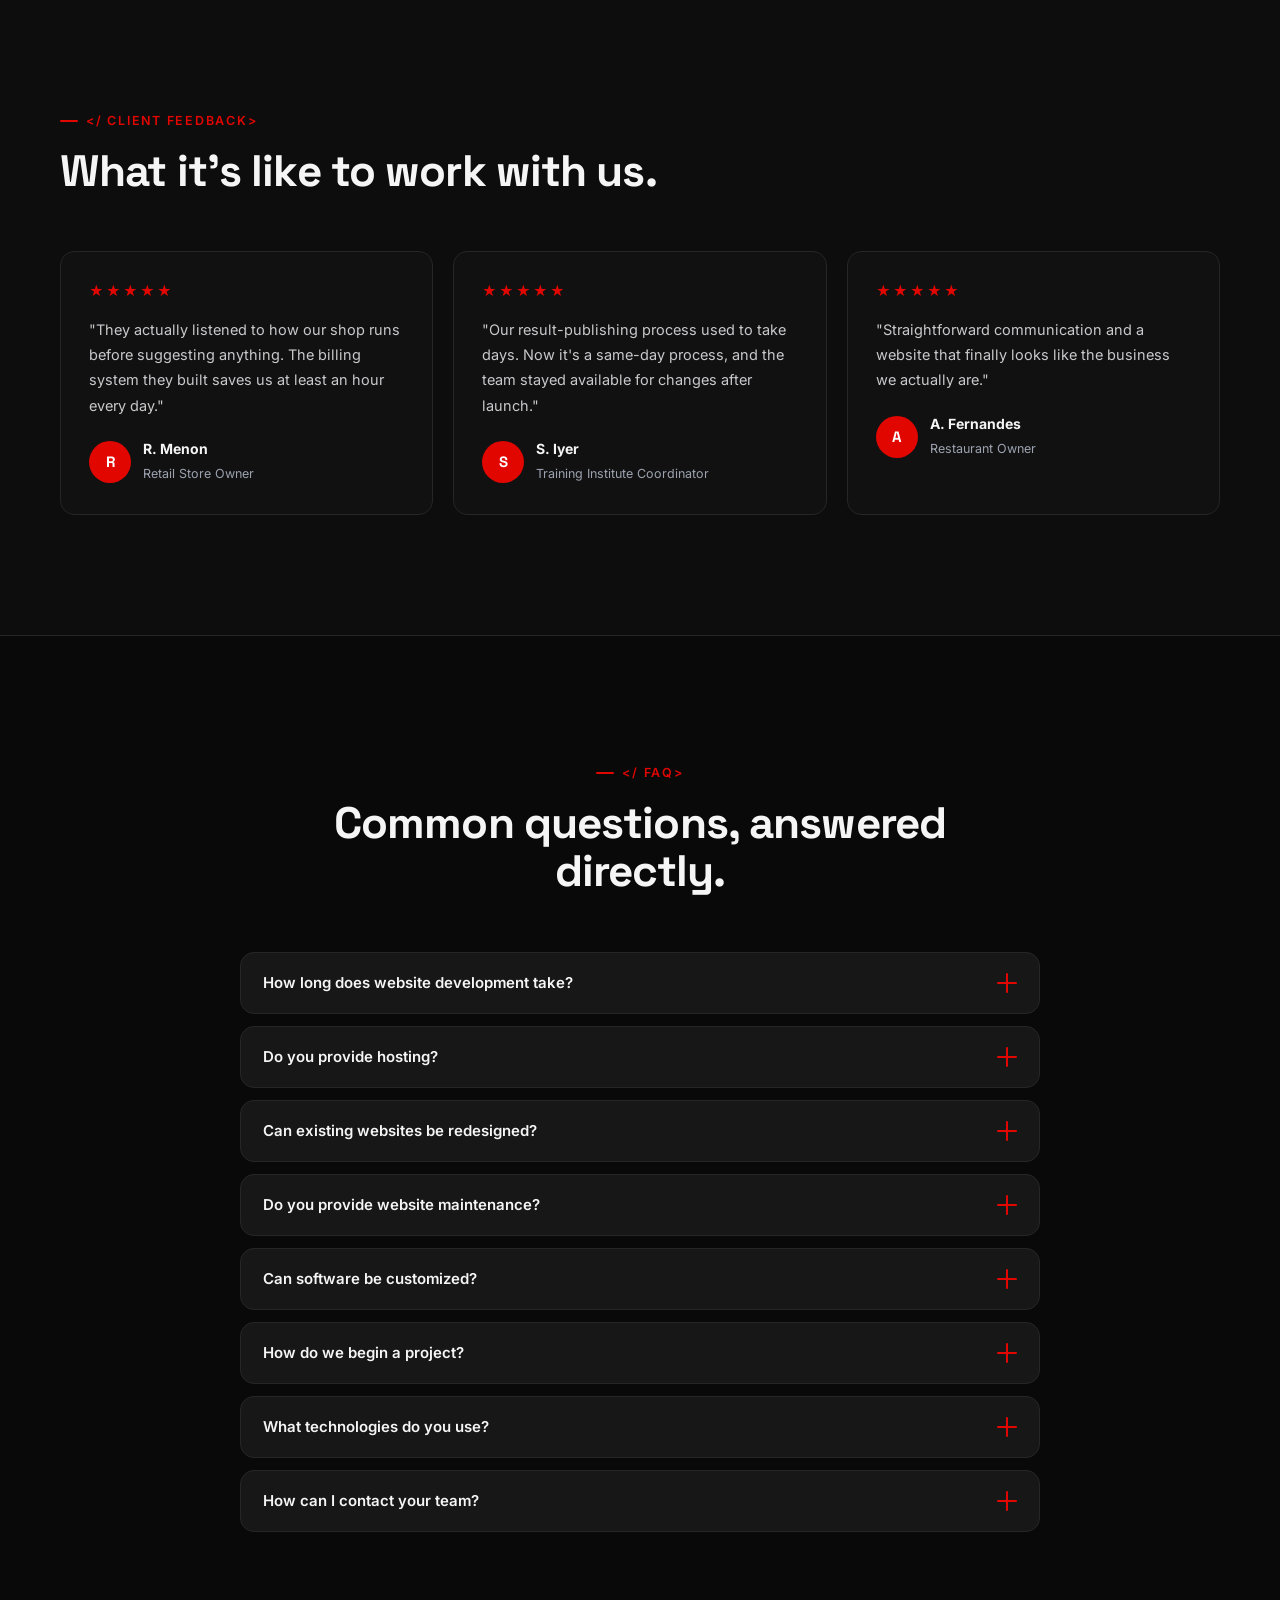
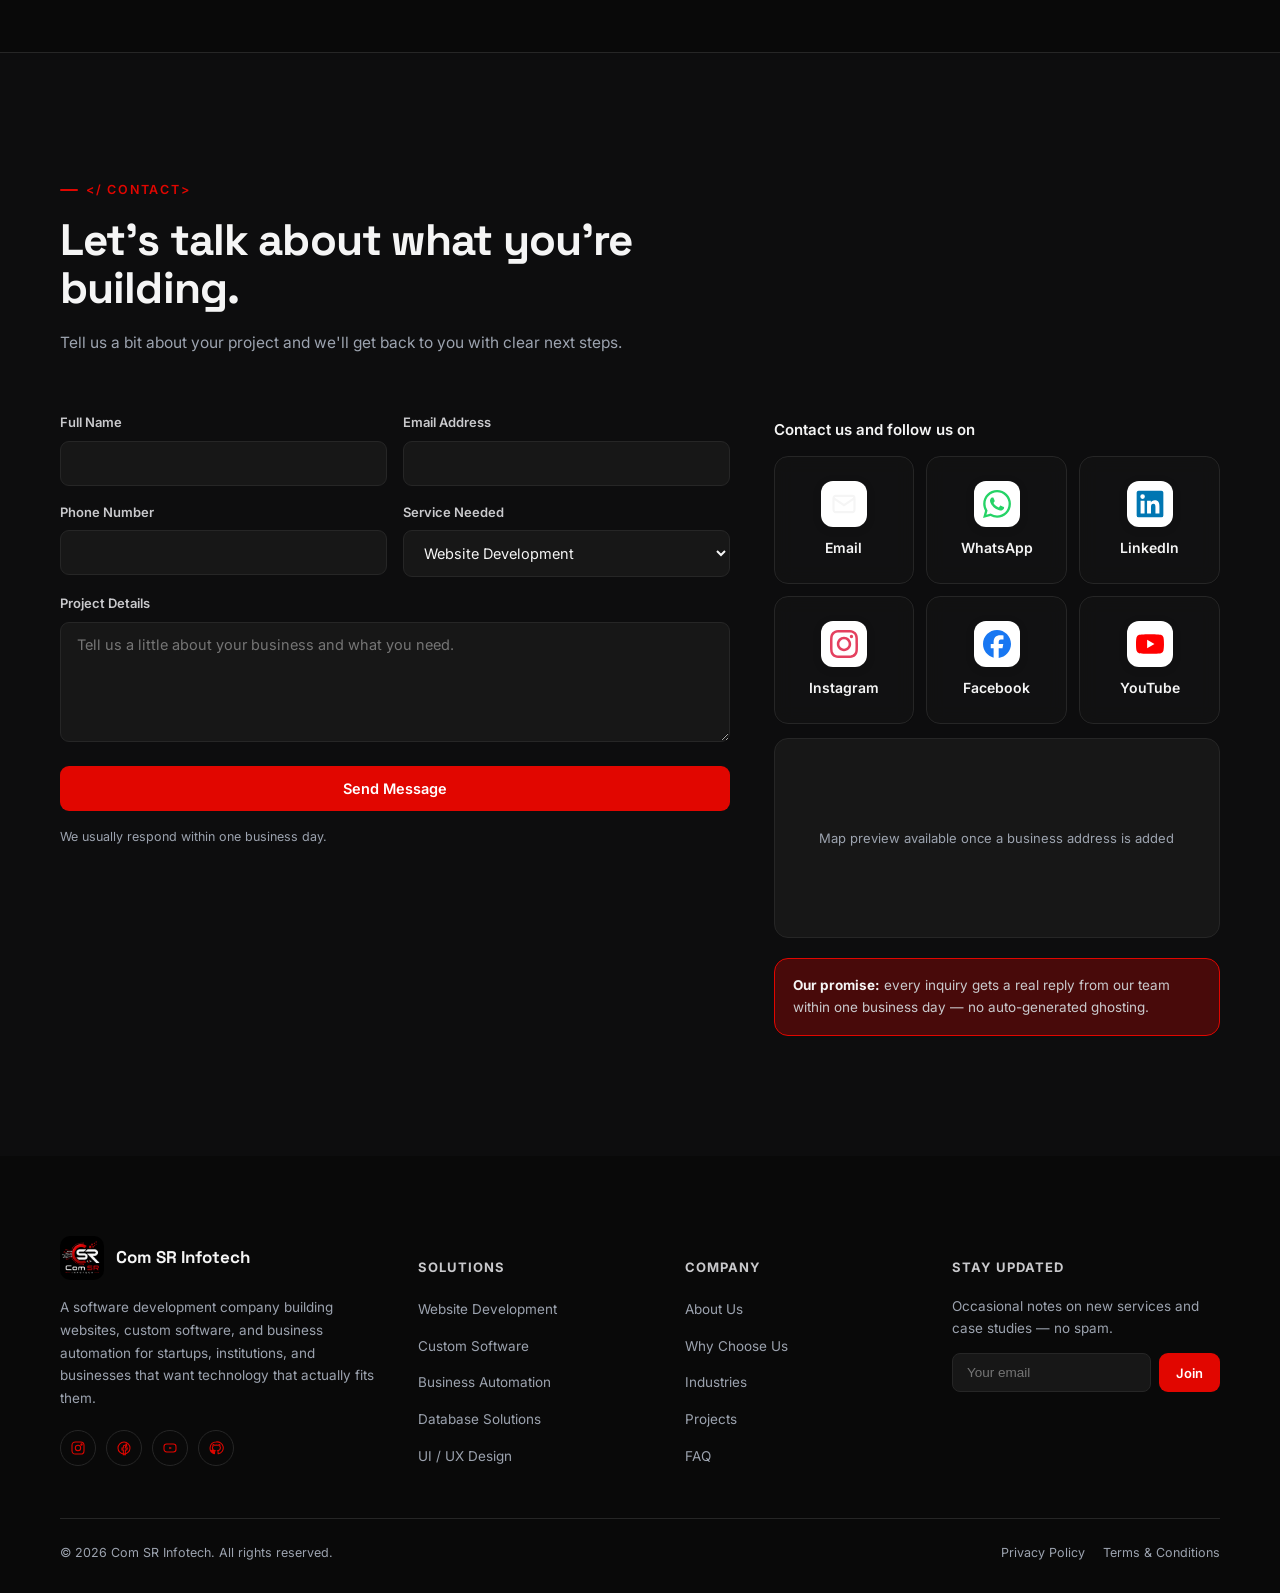
==== commit cd35a3e7: "Updated UI LOGO" ====
--- a/comsr-website-v2/index.html
+++ b/comsr-website-v2/index.html
@@ -340,18 +340,18 @@
         <p>Tools we genuinely use in production — not a buzzword list.</p>
       </div>
       <div class="tech-grid reveal-stagger">
-        <div class="tech-card"><div class="icon"><svg viewBox="0 0 24 24"><path fill="#E44D26" d="M4 3h16l-1.5 17L12 22l-6.5-2z"/><path fill="#fff" d="M12 6H7l.3 3.5H12v3H8.6l.3 3.2 3.1.9v-2.3l-1.9-.5-.1-1.3H12V6z" opacity=".9"/></svg></div><strong>HTML5</strong><span>Semantic markup</span></div>
-        <div class="tech-card"><div class="icon"><svg viewBox="0 0 24 24"><path fill="#1572B6" d="M4 3h16l-1.5 17L12 22l-6.5-2z"/><path fill="#fff" d="M12 6.2H7.3l.2 2.3H12v2.3H9l.2 2.3H12v2.3l-2.5-.7-.2-1.7H7l.3 3.6 4.7 1.3z" opacity=".9"/></svg></div><strong>CSS3</strong><span>Modern styling</span></div>
-        <div class="tech-card"><div class="icon"><svg viewBox="0 0 24 24"><rect width="24" height="24" fill="#F7DF1E" rx="3"/><text x="12" y="16.5" font-family="Space Grotesk, sans-serif" font-size="9" font-weight="700" text-anchor="middle" fill="#111">JS</text></svg></div><strong>JavaScript</strong><span>Interactive logic</span></div>
-        <div class="tech-card"><div class="icon"><svg viewBox="0 0 24 24"><rect width="24" height="24" fill="#f0f0f0" rx="3"/><text x="12" y="16" font-family="Space Grotesk, sans-serif" font-size="8" font-weight="700" text-anchor="middle" fill="#E10600">JAVA</text></svg></div><strong>Java</strong><span>Application logic</span></div>
-        <div class="tech-card"><div class="icon"><svg viewBox="0 0 24 24"><rect width="24" height="24" fill="#306998" rx="3"/><text x="12" y="15.5" font-family="Space Grotesk, sans-serif" font-size="7.5" font-weight="700" text-anchor="middle" fill="#FFD43B">PY</text></svg></div><strong>Python</strong><span>Backend & scripting</span></div>
-        <div class="tech-card"><div class="icon"><svg viewBox="0 0 24 24"><rect width="24" height="24" fill="#111" rx="3"/><text x="12" y="16" font-family="Space Grotesk, sans-serif" font-size="7.5" font-weight="700" text-anchor="middle" fill="#fff">FLSK</text></svg></div><strong>Flask</strong><span>Lightweight APIs</span></div>
-        <div class="tech-card"><div class="icon"><svg viewBox="0 0 24 24"><rect width="24" height="24" fill="#00758F" rx="3"/><text x="12" y="16" font-family="Space Grotesk, sans-serif" font-size="7" font-weight="700" text-anchor="middle" fill="#fff">SQL</text></svg></div><strong>MySQL</strong><span>Relational data</span></div>
-        <div class="tech-card"><div class="icon"><svg viewBox="0 0 24 24"><rect width="24" height="24" fill="#13AA52" rx="3"/><path fill="#fff" d="M12 4c2 3 3.5 6 3.5 9a3.5 3.5 0 0 1-7 0c0-3 1.5-6 3.5-9z"/></svg></div><strong>MongoDB</strong><span>Document storage</span></div>
-        <div class="tech-card"><div class="icon"><svg viewBox="0 0 24 24"><rect width="24" height="24" fill="#F05032" rx="3"/><circle cx="12" cy="12" r="2.4" fill="#fff"/><path d="M12 4v3.5M12 16.5V20" stroke="#fff" stroke-width="1.6"/></svg></div><strong>Git</strong><span>Version control</span></div>
-        <div class="tech-card"><div class="icon"><svg viewBox="0 0 24 24"><rect width="24" height="24" fill="#111" rx="3"/><path fill="#fff" d="M12 5a6.5 6.5 0 0 0-2 12.7c.3 0 .4-.1.4-.3v-1.2c-1.8.4-2.2-.8-2.2-.8-.3-.7-.7-.9-.7-.9-.6-.4 0-.4 0-.4.7 0 1 .7 1 .7.6 1 1.6.7 2 .5.1-.4.2-.7.4-.9-1.5-.2-3-.7-3-3.2 0-.7.2-1.3.7-1.7-.1-.2-.3-.8.1-1.7 0 0 .6-.2 1.9.7a6.6 6.6 0 0 1 3.4 0c1.3-.9 1.9-.7 1.9-.7.4.9.2 1.5.1 1.7.4.4.7 1 .7 1.7 0 2.5-1.5 3-3 3.2.2.2.4.6.4 1.2v1.8c0 .2.1.3.4.3A6.5 6.5 0 0 0 12 5z"/></svg></div><strong>GitHub</strong><span>Code hosting</span></div>
-        <div class="tech-card"><div class="icon"><svg viewBox="0 0 24 24"><rect width="24" height="24" fill="#111" rx="3"/><path fill="#5CE1B4" d="m12 5 6 11H6z" opacity=".9"/></svg></div><strong>Render</strong><span>App deployment</span></div>
-        <div class="tech-card"><div class="icon"><svg viewBox="0 0 24 24"><rect width="24" height="24" fill="#111" rx="3"/><path fill="#fff" d="m12 6 7 12H5z"/></svg></div><strong>Vercel</strong><span>Frontend hosting</span></div>
+        <div class="tech-card"><div class="icon"><svg xmlns="http://www.w3.org/2000/svg" viewBox="0 0 128 128"><path fill="#E44D26" d="M19.037 113.876L9.032 1.661h109.936l-10.016 112.198-45.019 12.48z"/><path fill="#F16529" d="M64 116.8l36.378-10.086 8.559-95.878H64z"/><path fill="#EBEBEB" d="M64 52.455H45.788L44.53 38.361H64V24.599H29.489l.33 3.692 3.382 37.927H64zm0 35.743l-.061.017-15.327-4.14-.979-10.975H33.816l1.928 21.609 28.193 7.826.063-.017z"/><path fill="#fff" d="M63.952 52.455v13.763h16.947l-1.597 17.849-15.35 4.143v14.319l28.215-7.82.207-2.325 3.234-36.233.335-3.696h-3.708zm0-27.856v13.762h33.244l.276-3.092.628-6.978.329-3.692z"/></svg></div><strong>HTML5</strong><span>Semantic markup</span></div>
+        <div class="tech-card"><div class="icon"><svg xmlns="http://www.w3.org/2000/svg" viewBox="0 0 128 128"><path fill="#1572B6" d="M18.814 114.123L8.76 1.352h110.48l-10.064 112.754-45.243 12.543-45.119-12.526z"/><path fill="#33A9DC" d="M64.001 117.062l36.559-10.136 8.601-96.354h-45.16v106.49z"/><path fill="#fff" d="M64.001 51.429h18.302l1.264-14.163H64.001V23.435h34.682l-.332 3.711-3.4 38.114h-30.95V51.429z"/><path fill="#EBEBEB" d="M64.083 87.349l-.061.018-15.403-4.159-.985-11.031H33.752l1.937 21.717 28.331 7.863.063-.018v-14.39z"/><path fill="#fff" d="M81.127 64.675l-1.666 18.522-15.426 4.164v14.39l28.354-7.858.208-2.337 2.406-26.881H81.127z"/><path fill="#EBEBEB" d="M64.048 23.435v13.831H30.64l-.277-3.108-.63-7.012-.331-3.711h34.646zm-.047 27.996v13.831H48.792l-.277-3.108-.631-7.012-.33-3.711h16.447z"/></svg></div><strong>CSS3</strong><span>Modern styling</span></div>
+        <div class="tech-card"><div class="icon"><svg xmlns="http://www.w3.org/2000/svg" viewBox="0 0 128 128"><path fill="#F0DB4F" d="M1.408 1.408h125.184v125.185H1.408z"/><path fill="#323330" d="M116.347 96.736c-.917-5.711-4.641-10.508-15.672-14.981-3.832-1.761-8.104-3.022-9.377-5.926-.452-1.69-.512-2.642-.226-3.665.821-3.32 4.784-4.355 7.925-3.403 2.023.678 3.938 2.237 5.093 4.724 5.402-3.498 5.391-3.475 9.163-5.879-1.381-2.141-2.118-3.129-3.022-4.045-3.249-3.629-7.676-5.498-14.756-5.355l-3.688.477c-3.534.893-6.902 2.748-8.877 5.235-5.926 6.724-4.236 18.492 2.975 23.335 7.104 5.332 17.54 6.545 18.873 11.531 1.297 6.104-4.486 8.08-10.234 7.378-4.236-.881-6.592-3.034-9.139-6.949-4.688 2.713-4.688 2.713-9.508 5.485 1.143 2.499 2.344 3.63 4.26 5.795 9.068 9.198 31.76 8.746 35.83-5.176.165-.478 1.261-3.666.38-8.581zM69.462 58.943H57.753l-.048 30.272c0 6.438.333 12.34-.714 14.149-1.713 3.558-6.152 3.117-8.175 2.427-2.059-1.012-3.106-2.451-4.319-4.485-.333-.584-.583-1.036-.667-1.071l-9.52 5.83c1.583 3.249 3.915 6.069 6.902 7.901 4.462 2.678 10.459 3.499 16.731 2.059 4.082-1.189 7.604-3.652 9.448-7.401 2.666-4.915 2.094-10.864 2.07-17.444.06-10.735.001-21.468.001-32.237z"/></svg></div><strong>JavaScript</strong><span>Interactive logic</span></div>
+        <div class="tech-card"><div class="icon"><svg xmlns="http://www.w3.org/2000/svg" viewBox="0 0 128 128"><path fill="#0074BD" d="M47.617 98.12s-4.767 2.774 3.397 3.71c9.892 1.13 14.947.968 25.845-1.092 0 0 2.871 1.795 6.873 3.351-24.439 10.47-55.308-.607-36.115-5.969zm-2.988-13.665s-5.348 3.959 2.823 4.805c10.567 1.091 18.91 1.18 33.354-1.6 0 0 1.993 2.025 5.132 3.131-29.542 8.64-62.446.68-41.309-6.336z"/><path fill="#EA2D2E" d="M69.802 61.271c6.025 6.935-1.58 13.17-1.58 13.17s15.289-7.891 8.269-17.777c-6.559-9.215-11.587-13.792 15.635-29.58 0 .001-42.731 10.67-22.324 34.187z"/><path fill="#0074BD" d="M102.123 108.229s3.529 2.91-3.888 5.159c-14.102 4.272-58.706 5.56-71.094.171-4.451-1.938 3.899-4.625 6.526-5.192 2.739-.593 4.303-.485 4.303-.485-4.953-3.487-32.013 6.85-13.743 9.815 49.821 8.076 90.817-3.637 77.896-9.468zM49.912 70.294s-22.686 5.389-8.033 7.348c6.188.828 18.518.638 30.011-.326 9.39-.789 18.813-2.474 18.813-2.474s-3.308 1.419-5.704 3.053c-23.042 6.061-67.544 3.238-54.731-2.958 10.832-5.239 19.644-4.643 19.644-4.643zm40.697 22.747c23.421-12.167 12.591-23.86 5.032-22.285-1.848.385-2.677.72-2.677.72s.688-1.079 2-1.543c14.953-5.255 26.451 15.503-4.823 23.725 0-.002.359-.327.468-.617z"/><path fill="#EA2D2E" d="M76.491 1.587S89.459 14.563 64.188 34.51c-20.266 16.006-4.621 25.13-.007 35.559-11.831-10.673-20.509-20.07-14.688-28.815C58.041 28.42 81.722 22.195 76.491 1.587z"/><path fill="#0074BD" d="M52.214 126.021c22.476 1.437 57-.8 57.817-11.436 0 0-1.571 4.032-18.577 7.231-19.186 3.612-42.854 3.191-56.887.874 0 .001 2.875 2.381 17.647 3.331z"/></svg></div><strong>Java</strong><span>Application logic</span></div>
+        <div class="tech-card"><div class="icon"><svg xmlns="http://www.w3.org/2000/svg" viewBox="0 0 128 128"><linearGradient id="python-original-a" gradientUnits="userSpaceOnUse" x1="70.252" y1="1237.476" x2="170.659" y2="1151.089" gradientTransform="matrix(.563 0 0 -.568 -29.215 707.817)"><stop offset="0" stop-color="#5A9FD4"/><stop offset="1" stop-color="#306998"/></linearGradient><linearGradient id="python-original-b" gradientUnits="userSpaceOnUse" x1="209.474" y1="1098.811" x2="173.62" y2="1149.537" gradientTransform="matrix(.563 0 0 -.568 -29.215 707.817)"><stop offset="0" stop-color="#FFD43B"/><stop offset="1" stop-color="#FFE873"/></linearGradient><path fill="url(#python-original-a)" d="M63.391 1.988c-4.222.02-8.252.379-11.8 1.007-10.45 1.846-12.346 5.71-12.346 12.837v9.411h24.693v3.137H29.977c-7.176 0-13.46 4.313-15.426 12.521-2.268 9.405-2.368 15.275 0 25.096 1.755 7.311 5.947 12.519 13.124 12.519h8.491V67.234c0-8.151 7.051-15.34 15.426-15.34h24.665c6.866 0 12.346-5.654 12.346-12.548V15.833c0-6.693-5.646-11.72-12.346-12.837-4.244-.706-8.645-1.027-12.866-1.008zM50.037 9.557c2.55 0 4.634 2.117 4.634 4.721 0 2.593-2.083 4.69-4.634 4.69-2.56 0-4.633-2.097-4.633-4.69-.001-2.604 2.073-4.721 4.633-4.721z" transform="translate(0 10.26)"/><path fill="url(#python-original-b)" d="M91.682 28.38v10.966c0 8.5-7.208 15.655-15.426 15.655H51.591c-6.756 0-12.346 5.783-12.346 12.549v23.515c0 6.691 5.818 10.628 12.346 12.547 7.816 2.297 15.312 2.713 24.665 0 6.216-1.801 12.346-5.423 12.346-12.547v-9.412H63.938v-3.138h37.012c7.176 0 9.852-5.005 12.348-12.519 2.578-7.735 2.467-15.174 0-25.096-1.774-7.145-5.161-12.521-12.348-12.521h-9.268zM77.809 87.927c2.561 0 4.634 2.097 4.634 4.692 0 2.602-2.074 4.719-4.634 4.719-2.55 0-4.633-2.117-4.633-4.719 0-2.595 2.083-4.692 4.633-4.692z" transform="translate(0 10.26)"/><radialGradient id="python-original-c" cx="1825.678" cy="444.45" r="26.743" gradientTransform="matrix(0 -.24 -1.055 0 532.979 557.576)" gradientUnits="userSpaceOnUse"><stop offset="0" stop-color="#B8B8B8" stop-opacity=".498"/><stop offset="1" stop-color="#7F7F7F" stop-opacity="0"/></radialGradient><path opacity=".444" fill="url(#python-original-c)" d="M97.309 119.597c0 3.543-14.816 6.416-33.091 6.416-18.276 0-33.092-2.873-33.092-6.416 0-3.544 14.815-6.417 33.092-6.417 18.275 0 33.091 2.872 33.091 6.417z"/></svg></div><strong>Python</strong><span>Backend & scripting</span></div>
+        <div class="tech-card"><div class="icon"><svg xmlns="http://www.w3.org/2000/svg" viewBox="0 0 128 128"><path fill="#010101" d="M44.44 100.63c-4.23-3.33-8.74-6.52-11.83-11.01-6.49-7.92-11.49-17.1-14.9-26.74-2.07-6.27-2.77-12.99-5.44-19.02-2.78-4.38.48-9.16 5.27-10.55 2.13-.41 5.89-2.43 1.36-.98-4.06 2.98-4.45-2.71-.29-3.07 2.84-.38 3.89-2.7 2.92-4.8-3.05-1.99 7.4-4.18 2.14-7.15-5.48-5.91 7.66-7.05 4.42-.33-.77 5.16 9.18-.95 6.87 5.01 2.35 2.86 8.8.65 8.63 4.67 3.42.24 4.6 3.11 7.8 3.33 3.33 1.5 9.36 2.69 10.49 6.44-3.3 2.61-10.95-5.4-11.31 1.84 1 10.69.74 21.7 4.65 31.88 1.85 6.16 6.33 11.01 10.38 15.81 3.88 4.7 9.12 8.01 14.48 10.8 4.69 2.21 9.75 3.68 14.87 4.6 2.07-1.59 5.74-7.48 8.97-5 .16 2.8-6.42 5.84-.31 5.54 3.59-1.08 6.08 2.77 9.04-.71 2.72 3.23 11.32-2.06 9.38 4.53-2.62 1.69-6.44.67-9.07 3-4.33-2.16-7.77 1.93-12.56 1.42-5.32.95-10.73 1.34-16.13 1.34-8.85-.7-17.89-.99-26.3-4.07-4.74-1.38-9.37-4.08-13.53-6.78zm7.47 3.24c4.63 2 9.16 4.11 14.23 4.75 8.05 1.12 16.37 2.84 24.45 1.27-3.66-1.65-7.44.64-11.08-1.18-4.37.94-9.06-.24-13.5-.82-5.05-2.25-10.5-3.8-15.23-6.72-5.91-2.16 3.06 2.77 4.65 3.17 3.69 2.1-4.06-1.08-5.16-1.95-3.09-1.74-3.49-1.37-.31.39.64.37 1.28.77 1.95 1.09zm-8.81-6.23c4.49 1.66-.02-3.16-2.07-2.88-.91-1.58-3.48-2.58-1.67-3.43-3.26 1.13-3.42-4.3-4.95-3.53-3.45-1.09-1.34-4.95-5.45-7.32-.37-2.5-4.08-4.66-5.26-8.43-.52-1.93-4.19-7.46-1.94-2.31 1.92 4.96 5.29 9.21 8.1 13.45 2.18 4.04 4.76 8.26 8.72 10.78 1.34 1.3 2.63 3.27 4.52 3.67zM30.17 83.45c.16-.68.82 1.46 0 0zm18.3 16.18c1-.44-1.43-.56 0 0zm2.44.89c-.25-1.23-1.11.69 0 0zm3.05 1.27c1.45-1.38-2.24-.87 0 0zm5.22 2.91c.89-1.3-2.82-.49 0 0zm-10.03-6.99c2.25-1.46-2.91-.02 0 0zm2.29 1.14c-.07-.77-.82.34 0 0zm11.43 7.13c1.84 1.16 10.73 2.54 5.16.48-.93.2-10.33-2.66-5.16-.48zM44.72 91.85c-.18-.77-2.85-.85 0 0zm5.32 3.1c1.39-.96-2.87-.74 0 0zm4.48 2.75c1.98-.75-3.23-.75 0 0zm-11.97-8.21c2.16 1.65 8.7.21 3.3-.99-2.45-1.31-7.99-2.2-4.22.79l.92.2zm15 9.16c.9-1.53-3.77-.88 0 0zm-4.56-3.63c5.27 1.49-4.43-3.34-1.3-.55l.7.32.6.23zm9.14 5.28c4.99.05-4.51-.68 0 0zm-21.5-13.7c-.19-.93-1.23.08 0 0zm29.94 18.44c.14-1.68-1.62 1.25 0 0zM49.15 91.82c-.3-.88-1.56-.04 0 0zm-8.04-5.8c2.86-.17-3.93-1.26 0 0zm-9.54-6.16c-.36-1.38-3.12-2.47 0 0zM56.6 95.74c-.52-.6-.25.13 0 0zm15.58 9.56c-.05-.91-.85.35 0 0zM55.22 94.32c.28-1.18-2.44-.36 0 0zm-11.6-7.36c2.13-.23-3.42-1.44 0 0zm19.63 12.2c3.32-1.32-3.24-.64 0 0zm-10.21-6.93c3.83.49-4.56-2.61-.84-.28l.84.28zm13.31 8.19c3.58-2.14 2.4 5.01 6.07.6 3.62-2.64-3.13 3.27 1.33.47 3.23-2.16 7.99 1.02 11 2.06 2.16-.11 4.27 1.87 6.49.67 4.27-1.15-8.36-1.71-5.05-3.75-3.91 1.14-6.8-1.36-8.72-3.86-4.39-1.01-9.46-3.25-11.65-7.14-.89-1.46 1.29.21-.77-2.18-2.64-2.35-3.96-5.02-5.73-7.88-2.12-1.13-2.37-4.46-2.58-.11.02-2.74-2.56-4.59-3.19-3.82-.01-2.64 2.76-1.32.82-3.27-.42-2.74-1.79-5.59-2.2-8.68-.64-1.49-.09-4.68-2.19-1.31-.76 3.57-.25-4.38.94-1.76 1.56-2.67-.56-2.36-.65-1.99 1.02-2.26.64-5.46-.27-4.24.54-2.39.86-8.8-.81-7.66 1.01-2.5 1.92-11.44-2.47-8.03-1.78.03-4.85.64-6.31 1.37 4.56 2.51-.46.91-2.32.51-.24 2.33-2.08 1.32-4.38 1.34 3.67.45-1.79 3.75-3.89 2.47-2.74 1.31 2.36 4.57.05 5.58.28 1.52-4.19-.55-3.84 2.96-2.65-1.12-.36 4.16.96 2.38 4.51 1.22 3.18 4.01 3.29 6.65-.74 1.54-3.63-3.62-.64-3.38-2.36-3.83-2.61-1.38-4.56.39-.45.13 4.99 2.53 1.57 3.72 3.01.47 3.1 3.1 3.71 4.76 1.81 1.88 1.44-2.08 3.6.18-1.37-2.02-7.25-5.68-2.52-4.51-.03-2.03-.86-3.67.6-3.63 1.44-2.6-1.51 6.42 1.73 3.11.9-.39 1.12-2.6 2.73.21 2.34 2.3.85 3.97-2.46 1.86.59 2.01 4.42 2.72 3.7 5.86.76 2.76 1.83 1.74 2.76 1.58.73 2.68 1.14.71 1.18-.57 3.34.72 2.56 2.69 3.6 4.07 2.3 1.04-3.29-7.04.66-2.43 4.16 3.75 1.56 5.32-2.17 4.72 2.36-.19 3.12 3.19 6.07 3.07 2.69 1.28 4.52 6.2-.12 4.15-1.61-1.45-7.31-3.24-2.65-.48 4.3 1.99 7.71 3.18 11.86 5.68 2.96 2.12 4.25 4.54 5.37 5.02-2.49 1.19-7.51-.95-3.78-1.61-2.33-.42-4.94-1.6-2.71 1.3 1.89 1.58 6.71 1.42 7.58 1.59-.73 1.61-1.99 1.74.03 1.86-2.25 1.22.72 1.41.93 2.1zm-4.6-13c-1.37-1.43-1.72-4.11-.24-1.78.75.3 2.43 4.38.24 1.78zm14.99 9.52c.85-.06.02.65 0 0zM59.59 83.91c-.06-2.17.49 1.67 0 0zM58.1 81.9c-1.73-3.32 2.17.95 0 0zM40.04 69.44c1.01-.27.5 1.73 0 0zm14.37 7.79c.62-2.33.73 1.96 0 0zm-10.15-7.06c-.71-1.29 1.5 1.21 0 0zm8.71 2.79c-1.63-3.65 1.16-2 .36.6l-.36-.6zM37.95 62.95c-.73-1.2-1.93-4.72-1.55-5.79.35 1.75 3.72 7.53 1.65 2.39-2.28-4.3 2.73 1.4 3.25 2.47.24 1.07-1.41-.29-.29 2.21-2.04-2.85-1.2 1.58-3.06-1.28zm-4.64-3.2c.19-2.79 1.06 1.91 0 0zm2.08.72c1-2.11 1.69 2.93 0 0zm-5.02-3.89c-1.73-1.72-2.98-3.3.08-1.07 1.18.05-2.62-3.6.28-1.16 3.06.56 1.51 5.01-.36 2.23zm2.64-.07c1-.99.53.98 0 0zm1.62.52c-1.52-2.85 1.85 1.2 0 0zm-3.22-3.08c-5.02-4.47 6.31 2.34.82.83l-.82-.83zm14.39 8.36c-2.18-1.3-.58-9.18.16-3.79 2.11-.68-.12 2.78 1.46 2.75-.24 2.18-.95 2.97-1.62 1.04zm5.33 3.15c.21-2.38.45 1.62 0 0zm-.93-.92c.24-1.01.03 1.2 0 0zM32.39 52.48c-3.23-4.45 9.38 4.51 2.07 1.13-.77-.21-1.69-.28-2.07-1.13zm10.26 5.43c-.31-3.75.68.62 0 0zm7.78 5c.6-2.14.05 1.41 0 0zM32.89 50.78c1.92-.41 7.95 3.37 2.41 1.08-.62-.69-1.93-.38-2.41-1.08zm16.47 8.21c.2-3.84 1.15-2.29.01.55l-.01-.55zm-15.05-9.55c.78-1.15-2.08-5.18.41-1.45 1.08.85 3.11 1.43 1.31 1.79 2.84 2.5-.68.68-1.72-.34zm14.24 8.35c.54-4.37.47 2.56 0 0zM32.68 45.41c.6-.26.32.79 0 0zm3.71 2.21c.96-2.01 1.77 2.23 0 0zm10.47 5.82c0-.77.2 1.12 0 0zm-.6-1.34c-1.45-3.59 1.35 1.9 0 0zm-.89-2.35c-.25-1.48.83 1.86 0 0zm1.45-2.36c-1-1.76 1.26-7.75 1.51-4.03-1.05 2.89-.3 4.51.43.63 1.36-3.06-.29 6.02-1.94 3.4zm1.49-8.91c.44-.53.1.65 0 0zM45.82 87.6c-.59-.52.07.33 0 0zm5.13 2.6c2.86.74 2.84-.44.26-.79-1.39-1.29-5.77-2.66-1.85-.16.27.65 1.09.63 1.59.95zm-10.14-6.74c1.57 1.18 5.93 3.32 2.24.45 1.24-1.44-2.38-2.21-1.18-3.18-3.06-1.87-2.41-1.7-.27-1.64-3.67-1.64.53-1.52.33-2.36-1.42-.28-7.03-2.5-3.73.18-3.36-1.71-.8.64-1.82.39-3.44-.94 3.06 2.62-.54 1.73 1.97 1.56 5.3 4 .83 1.65-.57.85 3.21 2.14 4.14 2.78zm5.37 3.09c6.53 2.1-3.2-2.58 0 0zm27.5 16.65c.08-1.3-.9 1.11 0 0zm2.82 1.19c1.51-1.46.06 2.33 2.5-.36.03-1.92-.07-3.06-2.8-.72-.75.42-1.09 2.19.3 1.08zM31.65 76.22c-.47-1.82-3.25-1.81 0 0zm3.01 1.98c-1.12-1.86-4-1.68 0 0zm17.17 10.35c1.68 1.49 7.7 1.09 2.03.18-.83-1.24-5.32-.94-2.03-.18zm23.6 14.57c2.57-2.16-2.5.97 0 0zm5.36 3.69c.02-.69-1.11.3 0 0zm.01-.97c2.86-3.03-2.77.18 0 0zM24.22 70.01c-2.43-3.47-1.51-5.03-3.86-7.87-.45-2.17-4.03-7.09-1.85-1.88 1.99 3.05 2.58 7.77 5.71 9.75zm55.68 34.87c5.26-3.4-2.15-1.48 0 0zm4.01 1.57c2.64-2.26-1.66-.47 0 0zM30.75 72.38c.76-1.12-1.94-.14 0 0zm52.33 32.99c2.55-1.64-.59-1.39-.46.15l.46-.15zM48.5 83.58c-.09-1.11-1.35.09 0 0zm2.14 1.23c-.69-1.38-1.05.21 0 0zm36.53 21.67c3.27-2.36-1.98-.45-.68.45l.68-.45zm-1.26-.6c2.67-2.23-2.8.99 0 0zm6.39 4.25c1.79-1.19-2.17-.38 0 0zM32.39 71.57c2.39.54 9.56 5.89 5.33.37-2.17-.64-.87-5.94-3.08-5 1.48 2.48 1.22 3.53-1.9 1.97-3.91-1.91-2.2.94-1.43 1.73-1.04.25 1.39.91 1.08.93zm-10.9-8.61c.43-1.77-3.95-9.75-2.07-4 .68 1.21.61 3.49 2.07 4zM41.5 75.3c-1.23-1.03-.06-.15 0 0zm3.03.71c0-1.88-3.35-.77 0 0zm26.3 16.57c-.5-1.28-1.98-.02 0 0zm1.26.93c-.18-.72-.72.14 0 0zm10.43 6.56c1-.74-1.25-.09 0 0zM26.93 64.35c2.87-1.11-3.07-.79 0 0zm41.59 26.2c-.04-1.86-1.83.46 0 0zM25.8 61.71c1.84-.62-1.71-.41 0 0zm5.34 2.59c-.03-.61-.56.23 0 0zm65.22 39.99c2.37-.48 7.77 1.21 8.64-.63-2.88-.07-9.95-2.03-10.28.46l.63.1 1.01.07zM32.84 64.73c.05-1.88-1.46-.07 0 0zm-14.05-9.75c-.64-3.58-2.43-.54 0 0zm3.35.84c.04-1.15-3.07-1.03 0 0zm1.91.94c-.55-.44-.43.57 0 0zm12.06 7.73c.57-.52-1.35-.38 0 0zm-13.33-9.85c-.33-2.71-3.88-.4 0 0zm-6.87-4.46c-.1-1.25-.67.47 0 0zm1.02-.77c-.17-1.48-.88.19 0 0zm5.65 3.37c2.39-.94-4.35-1.94-.49-.18l.49.18zm75.59 46.69c1.53-1.4-1.94-.43 0 0zm9.13 4.74c.61-1.81-1.54.23 0 0zM23.15 49.82c.26-1.75-1.89.35 0 0zm-8.03-5.38c-.43-2.47-.37-6.82 3.76-5.35-5.51 1.1 3.82 6.85 2.64 2.31 2.32.11 4.53-1.37 3.32.88 4.57-.5 7.73-4.46 12.14-3.91 3.44-.46 7.19-.8 10.89-2.18 3.04-.22 5.97-3.5 4.31-5.44-4.15-.35-8.5.17-13.08 1.08-5.08 1.06-9.7 3.06-14.83 3.93-5 .67 1 1.85-.43 2.11-2.61.9 3.11 1.52-.34 2.47-2.13-.41-4.35-1.14-3.44-3.38-4.79.62-9 2.61-5.21 7.48h.27zm11.54-5.88c1.12-4.14 6.01 3.4 1.84.55-.5-.38-1.32-.68-1.84-.55zm.22-2.01c1.62-1.2.86.68 0 0zm2.06.04c.15-1.9 4.71 1.01.75.68l-.75-.68zm2.81-1.14c1.03-1.2.3 1.07 0 0zm.72-.48c1.71-2.06 9.69-1.31 3.85-.2-1.56-1.18-2.76.7-3.85.2zm10.42-1.6c-.26-5.62 5.18 1.99 0 0zm2.96-.02c1.08-2.83 4.2-1.14.5-.57.08.3-.11 1.46-.5.57zM21.99 48.37c3.23-1.98-3.43-1.72 0 0zm2.39.66c1.13-1.2-2.46-.49 0 0zm-7.04-4.99c1.85-1.42-2.18-.54 0 0zm95.35 59.65c.05-1.65-1.41.74 0 0zM103 97.08c.28-1.9-1.24.16 0 0zm12.36 7.25c2.58.01 7.82-.8 2.2-.8-.88.13-5.13.11-2.2.8zM26.48 47.87c2.09-.14 3.27-2.3-.41-2.18-5.69-.59 5.02 1.95-.73 1.22-.77.51 1.09 1.1 1.14.96zm1.84.93c-.22-1.34-.65.71 0 0zm2.18-5.82c.9-1.12-1.26-.3 0 0zm-6.95-11.6c3.73-1.27 8.82-2.69 10.58.62-1.79-2.15-.72-4.28.97-1.12 2.39 3.19 3.59-1.45 2.03-2.52 1.77 2.2 3.79 3.24 1.19.14 2.83-3.4-5.66.45-7.59.41-.92.41-9.58 2.2-7.18 2.47zm2.19-4.18c2.13-1.6 7.35.96 4-1.59-.33-.3-7.35 1.93-4 1.59zm7.75.32c2.49.06-1.07-3.34 1.89-1.8-.49-1.59-3.45-1.89-4.9-2.52-.82 1.45 1.66 4.34 3.01 4.32zm-6.39-7.04c.86-1.16-1.51.6 0 0zm3.16.76c4.01-.53-1.02-1.72-.81-.04l.81.04zm-5.91-4.62c-2.82-3.69 5.31.62 2.44-3.24-2.41-1.92-4.73 2.16-2.44 3.24zm36.21 19.5c1.29-2.29-5.34-3.09-.87-.81.42.14.32.97.87.81z"/></svg></div><strong>Flask</strong><span>Lightweight APIs</span></div>
+        <div class="tech-card"><div class="icon"><svg xmlns="http://www.w3.org/2000/svg" viewBox="0 0 128 128"><path fill="#00618A" d="M117.688 98.242c-6.973-.191-12.297.461-16.852 2.379-1.293.547-3.355.559-3.566 2.18.711.746.82 1.859 1.387 2.777 1.086 1.754 2.922 4.113 4.559 5.352 1.789 1.348 3.633 2.793 5.551 3.961 3.414 2.082 7.223 3.27 10.504 5.352 1.938 1.23 3.859 2.777 5.75 4.164.934.684 1.563 1.75 2.773 2.18v-.195c-.637-.812-.801-1.93-1.387-2.777l-2.578-2.578c-2.52-3.344-5.719-6.281-9.117-8.719-2.711-1.949-8.781-4.578-9.91-7.73l-.199-.199c1.922-.219 4.172-.914 5.949-1.391 2.98-.797 5.645-.59 8.719-1.387l4.164-1.187v-.793c-1.555-1.594-2.664-3.707-4.359-5.152-4.441-3.781-9.285-7.555-14.273-10.703-2.766-1.746-6.184-2.883-9.117-4.363-.988-.496-2.719-.758-3.371-1.586-1.539-1.961-2.379-4.449-3.566-6.738-2.488-4.793-4.93-10.023-7.137-15.066-1.504-3.437-2.484-6.828-4.359-9.91-9-14.797-18.687-23.73-33.695-32.508-3.195-1.867-7.039-2.605-11.102-3.57l-6.543-.395c-1.332-.555-2.715-2.184-3.965-2.977C16.977 3.52 4.223-3.312.539 5.672-1.785 11.34 4.016 16.871 6.09 19.746c1.457 2.012 3.32 4.273 4.359 6.539.688 1.492.805 2.984 1.391 4.559 1.438 3.883 2.695 8.109 4.559 11.695.941 1.816 1.98 3.727 3.172 5.352.727.996 1.98 1.438 2.18 2.973-1.227 1.715-1.297 4.375-1.984 6.543-3.098 9.77-1.926 21.91 2.578 29.137 1.383 2.223 4.641 6.98 9.117 5.156 3.918-1.598 3.043-6.539 4.164-10.902.254-.988.098-1.715.594-2.379v.199l3.57 7.133c2.641 4.254 7.324 8.699 11.297 11.699 2.059 1.555 3.68 4.242 6.344 5.152v-.199h-.199c-.516-.805-1.324-1.137-1.98-1.781-1.551-1.523-3.277-3.414-4.559-5.156-3.613-4.902-6.805-10.27-9.711-15.855-1.391-2.668-2.598-5.609-3.77-8.324-.453-1.047-.445-2.633-1.387-3.172-1.281 1.988-3.172 3.598-4.164 5.945-1.582 3.754-1.789 8.336-2.375 13.082-.348.125-.195.039-.398.199-2.762-.668-3.73-3.508-4.758-5.949-2.594-6.164-3.078-16.09-.793-23.191.59-1.836 3.262-7.617 2.18-9.316-.516-1.691-2.219-2.672-3.172-3.965-1.18-1.598-2.355-3.703-3.172-5.551-2.125-4.805-3.113-10.203-5.352-15.062-1.07-2.324-2.875-4.676-4.359-6.738-1.645-2.289-3.484-3.977-4.758-6.742-.453-.984-1.066-2.559-.398-3.566.215-.684.516-.969 1.191-1.191 1.148-.887 4.352.297 5.547.793 3.18 1.32 5.832 2.578 8.527 4.363 1.289.855 2.598 2.512 4.16 2.973h1.785c2.789.641 5.914.195 8.523.988 4.609 1.402 8.738 3.582 12.488 5.949 11.422 7.215 20.766 17.48 27.156 29.734 1.027 1.973 1.473 3.852 2.379 5.945 1.824 4.219 4.125 8.559 5.941 12.688 1.816 4.113 3.582 8.27 6.148 11.695 1.348 1.801 6.551 2.766 8.918 3.766 1.66.699 4.379 1.43 5.949 2.379 3 1.809 5.906 3.965 8.723 5.945 1.402.992 5.73 3.168 5.945 4.957zm-88.605-75.52c-1.453-.027-2.48.156-3.566.395v.199h.195c.695 1.422 1.918 2.34 2.777 3.566l1.98 4.164.199-.195c1.227-.867 1.789-2.25 1.781-4.363-.492-.52-.562-1.164-.992-1.785-.562-.824-1.66-1.289-2.375-1.98zm0 0"/></svg></div><strong>MySQL</strong><span>Relational data</span></div>
+        <div class="tech-card"><div class="icon"><svg xmlns="http://www.w3.org/2000/svg" viewBox="0 0 128 128"><path fill-rule="evenodd" clip-rule="evenodd" fill="#439934" d="M88.038 42.812c1.605 4.643 2.761 9.383 3.141 14.296.472 6.095.256 12.147-1.029 18.142-.035.165-.109.32-.164.48-.403.001-.814-.049-1.208.012-3.329.523-6.655 1.065-9.981 1.604-3.438.557-6.881 1.092-10.313 1.687-1.216.21-2.721-.041-3.212 1.641-.014.046-.154.054-.235.08l.166-10.051-.169-24.252 1.602-.275c2.62-.429 5.24-.864 7.862-1.281 3.129-.497 6.261-.98 9.392-1.465 1.381-.215 2.764-.412 4.148-.618z"/><path fill-rule="evenodd" clip-rule="evenodd" fill="#45A538" d="M61.729 110.054c-1.69-1.453-3.439-2.842-5.059-4.37-8.717-8.222-15.093-17.899-18.233-29.566-.865-3.211-1.442-6.474-1.627-9.792-.13-2.322-.318-4.665-.154-6.975.437-6.144 1.325-12.229 3.127-18.147l.099-.138c.175.233.427.439.516.702 1.759 5.18 3.505 10.364 5.242 15.551 5.458 16.3 10.909 32.604 16.376 48.9.107.318.384.579.583.866l-.87 2.969z"/><path fill-rule="evenodd" clip-rule="evenodd" fill="#46A037" d="M88.038 42.812c-1.384.206-2.768.403-4.149.616-3.131.485-6.263.968-9.392 1.465-2.622.417-5.242.852-7.862 1.281l-1.602.275-.012-1.045c-.053-.859-.144-1.717-.154-2.576-.069-5.478-.112-10.956-.18-16.434-.042-3.429-.105-6.857-.175-10.285-.043-2.13-.089-4.261-.185-6.388-.052-1.143-.236-2.28-.311-3.423-.042-.657.016-1.319.029-1.979.817 1.583 1.616 3.178 2.456 4.749 1.327 2.484 3.441 4.314 5.344 6.311 7.523 7.892 12.864 17.068 16.193 27.433z"/><path fill-rule="evenodd" clip-rule="evenodd" fill="#409433" d="M65.036 80.753c.081-.026.222-.034.235-.08.491-1.682 1.996-1.431 3.212-1.641 3.432-.594 6.875-1.13 10.313-1.687 3.326-.539 6.652-1.081 9.981-1.604.394-.062.805-.011 1.208-.012-.622 2.22-1.112 4.488-1.901 6.647-.896 2.449-1.98 4.839-3.131 7.182a49.142 49.142 0 01-6.353 9.763c-1.919 2.308-4.058 4.441-6.202 6.548-1.185 1.165-2.582 2.114-3.882 3.161l-.337-.23-1.214-1.038-1.256-2.753a41.402 41.402 0 01-1.394-9.838l.023-.561.171-2.426c.057-.828.133-1.655.168-2.485.129-2.982.241-5.964.359-8.946z"/><path fill-rule="evenodd" clip-rule="evenodd" fill="#4FAA41" d="M65.036 80.753c-.118 2.982-.23 5.964-.357 8.947-.035.83-.111 1.657-.168 2.485l-.765.289c-1.699-5.002-3.399-9.951-5.062-14.913-2.75-8.209-5.467-16.431-8.213-24.642a4498.887 4498.887 0 00-6.7-19.867c-.105-.31-.407-.552-.617-.826l4.896-9.002c.168.292.39.565.496.879a6167.476 6167.476 0 016.768 20.118c2.916 8.73 5.814 17.467 8.728 26.198.116.349.308.671.491 1.062l.67-.78-.167 10.052z"/><path fill-rule="evenodd" clip-rule="evenodd" fill="#4AA73C" d="M43.155 32.227c.21.274.511.516.617.826a4498.887 4498.887 0 016.7 19.867c2.746 8.211 5.463 16.433 8.213 24.642 1.662 4.961 3.362 9.911 5.062 14.913l.765-.289-.171 2.426-.155.559c-.266 2.656-.49 5.318-.814 7.968-.163 1.328-.509 2.632-.772 3.947-.198-.287-.476-.548-.583-.866-5.467-16.297-10.918-32.6-16.376-48.9a3888.972 3888.972 0 00-5.242-15.551c-.089-.263-.34-.469-.516-.702l3.272-8.84z"/><path fill-rule="evenodd" clip-rule="evenodd" fill="#57AE47" d="M65.202 70.702l-.67.78c-.183-.391-.375-.714-.491-1.062-2.913-8.731-5.812-17.468-8.728-26.198a6167.476 6167.476 0 00-6.768-20.118c-.105-.314-.327-.588-.496-.879l6.055-7.965c.191.255.463.482.562.769 1.681 4.921 3.347 9.848 5.003 14.778 1.547 4.604 3.071 9.215 4.636 13.813.105.308.47.526.714.786l.012 1.045c.058 8.082.115 16.167.171 24.251z"/><path fill-rule="evenodd" clip-rule="evenodd" fill="#60B24F" d="M65.021 45.404c-.244-.26-.609-.478-.714-.786-1.565-4.598-3.089-9.209-4.636-13.813-1.656-4.93-3.322-9.856-5.003-14.778-.099-.287-.371-.514-.562-.769 1.969-1.928 3.877-3.925 5.925-5.764 1.821-1.634 3.285-3.386 3.352-5.968.003-.107.059-.214.145-.514l.519 1.306c-.013.661-.072 1.322-.029 1.979.075 1.143.259 2.28.311 3.423.096 2.127.142 4.258.185 6.388.069 3.428.132 6.856.175 10.285.067 5.478.111 10.956.18 16.434.008.861.098 1.718.152 2.577z"/><path fill-rule="evenodd" clip-rule="evenodd" fill="#A9AA88" d="M62.598 107.085c.263-1.315.609-2.62.772-3.947.325-2.649.548-5.312.814-7.968l.066-.01.066.011a41.402 41.402 0 001.394 9.838c-.176.232-.425.439-.518.701-.727 2.05-1.412 4.116-2.143 6.166-.1.28-.378.498-.574.744l-.747-2.566.87-2.969z"/><path fill-rule="evenodd" clip-rule="evenodd" fill="#B6B598" d="M62.476 112.621c.196-.246.475-.464.574-.744.731-2.05 1.417-4.115 2.143-6.166.093-.262.341-.469.518-.701l1.255 2.754c-.248.352-.59.669-.728 1.061l-2.404 7.059c-.099.283-.437.483-.663.722l-.695-3.985z"/><path fill-rule="evenodd" clip-rule="evenodd" fill="#C2C1A7" d="M63.171 116.605c.227-.238.564-.439.663-.722l2.404-7.059c.137-.391.48-.709.728-1.061l1.215 1.037c-.587.58-.913 1.25-.717 2.097l-.369 1.208c-.168.207-.411.387-.494.624-.839 2.403-1.64 4.819-2.485 7.222-.107.305-.404.544-.614.812-.109-1.387-.22-2.771-.331-4.158z"/><path fill-rule="evenodd" clip-rule="evenodd" fill="#CECDB7" d="M63.503 120.763c.209-.269.506-.508.614-.812.845-2.402 1.646-4.818 2.485-7.222.083-.236.325-.417.494-.624l-.509 5.545c-.136.157-.333.294-.398.477-.575 1.614-1.117 3.24-1.694 4.854-.119.333-.347.627-.525.938-.158-.207-.441-.407-.454-.623-.051-.841-.016-1.688-.013-2.533z"/><path fill-rule="evenodd" clip-rule="evenodd" fill="#DBDAC7" d="M63.969 123.919c.178-.312.406-.606.525-.938.578-1.613 1.119-3.239 1.694-4.854.065-.183.263-.319.398-.477l.012 3.64-1.218 3.124-1.411-.495z"/><path fill-rule="evenodd" clip-rule="evenodd" fill="#EBE9DC" d="M65.38 124.415l1.218-3.124.251 3.696-1.469-.572z"/><path fill-rule="evenodd" clip-rule="evenodd" fill="#CECDB7" d="M67.464 110.898c-.196-.847.129-1.518.717-2.097l.337.23-1.054 1.867z"/><path fill-rule="evenodd" clip-rule="evenodd" fill="#4FAA41" d="M64.316 95.172l-.066-.011-.066.01.155-.559-.023.56z"/></svg></div><strong>MongoDB</strong><span>Document storage</span></div>
+        <div class="tech-card"><div class="icon"><svg xmlns="http://www.w3.org/2000/svg" viewBox="0 0 128 128"><path fill="#F34F29" d="M124.737 58.378L69.621 3.264c-3.172-3.174-8.32-3.174-11.497 0L46.68 14.71l14.518 14.518c3.375-1.139 7.243-.375 9.932 2.314 2.703 2.706 3.461 6.607 2.294 9.993l13.992 13.993c3.385-1.167 7.292-.413 9.994 2.295 3.78 3.777 3.78 9.9 0 13.679a9.673 9.673 0 01-13.683 0 9.677 9.677 0 01-2.105-10.521L68.574 47.933l-.002 34.341a9.708 9.708 0 012.559 1.828c3.778 3.777 3.778 9.898 0 13.683-3.779 3.777-9.904 3.777-13.679 0-3.778-3.784-3.778-9.905 0-13.683a9.65 9.65 0 013.167-2.11V47.333a9.581 9.581 0 01-3.167-2.111c-2.862-2.86-3.551-7.06-2.083-10.576L41.056 20.333 3.264 58.123a8.133 8.133 0 000 11.5l55.117 55.114c3.174 3.174 8.32 3.174 11.499 0l54.858-54.858a8.135 8.135 0 00-.001-11.501z"/></svg></div><strong>Git</strong><span>Version control</span></div>
+        <div class="tech-card"><div class="icon"><svg xmlns="http://www.w3.org/2000/svg" viewBox="0 0 128 128"><g fill="#181616"><path fill-rule="evenodd" clip-rule="evenodd" d="M64 5.103c-33.347 0-60.388 27.035-60.388 60.388 0 26.682 17.303 49.317 41.297 57.303 3.017.56 4.125-1.31 4.125-2.905 0-1.44-.056-6.197-.082-11.243-16.8 3.653-20.345-7.125-20.345-7.125-2.747-6.98-6.705-8.836-6.705-8.836-5.48-3.748.413-3.67.413-3.67 6.063.425 9.257 6.223 9.257 6.223 5.386 9.23 14.127 6.562 17.573 5.02.542-3.903 2.107-6.568 3.834-8.076-13.413-1.525-27.514-6.704-27.514-29.843 0-6.593 2.36-11.98 6.223-16.21-.628-1.52-2.695-7.662.584-15.98 0 0 5.07-1.623 16.61 6.19C53.7 35 58.867 34.327 64 34.304c5.13.023 10.3.694 15.127 2.033 11.526-7.813 16.59-6.19 16.59-6.19 3.287 8.317 1.22 14.46.593 15.98 3.872 4.23 6.215 9.617 6.215 16.21 0 23.194-14.127 28.3-27.574 29.796 2.167 1.874 4.097 5.55 4.097 11.183 0 8.08-.07 14.583-.07 16.572 0 1.607 1.088 3.49 4.148 2.897 23.98-7.994 41.263-30.622 41.263-57.294C124.388 32.14 97.35 5.104 64 5.104z"/><path d="M26.484 91.806c-.133.3-.605.39-1.035.185-.44-.196-.685-.605-.543-.906.13-.31.603-.395 1.04-.188.44.197.69.61.537.91zm2.446 2.729c-.287.267-.85.143-1.232-.28-.396-.42-.47-.983-.177-1.254.298-.266.844-.14 1.24.28.394.426.472.984.17 1.255zM31.312 98.012c-.37.258-.976.017-1.35-.52-.37-.538-.37-1.183.01-1.44.373-.258.97-.025 1.35.507.368.545.368 1.19-.01 1.452zm3.261 3.361c-.33.365-1.036.267-1.552-.23-.527-.487-.674-1.18-.343-1.544.336-.366 1.045-.264 1.564.23.527.486.686 1.18.333 1.543zm4.5 1.951c-.147.473-.825.688-1.51.486-.683-.207-1.13-.76-.99-1.238.14-.477.823-.7 1.512-.485.683.206 1.13.756.988 1.237zm4.943.361c.017.498-.563.91-1.28.92-.723.017-1.308-.387-1.315-.877 0-.503.568-.91 1.29-.924.717-.013 1.306.387 1.306.88zm4.598-.782c.086.485-.413.984-1.126 1.117-.7.13-1.35-.172-1.44-.653-.086-.498.422-.997 1.122-1.126.714-.123 1.354.17 1.444.663zm0 0"/></g></svg></div><strong>GitHub</strong><span>Code hosting</span></div>
+        <div class="tech-card"><div class="icon"><svg role="img" viewBox="0 0 24 24" xmlns="http://www.w3.org/2000/svg"><title>Render</title><path d="M18.263.007c-3.121-.147-5.744 2.109-6.192 5.082-.018.138-.045.272-.067.405-.696 3.703-3.936 6.507-7.827 6.507-1.388 0-2.691-.356-3.825-.979a.2024.2024 0 0 0-.302.178V24H12v-8.999c0-1.656 1.338-3 2.987-3h2.988c3.382 0 6.103-2.817 5.97-6.244-.12-3.084-2.61-5.603-5.682-5.75"/></svg></div><strong>Render</strong><span>App deployment</span></div>
+        <div class="tech-card"><div class="icon"><svg role="img" viewBox="0 0 24 24" xmlns="http://www.w3.org/2000/svg"><title>Vercel</title><path d="m12 1.608 12 20.784H0Z"/></svg></div><strong>Vercel</strong><span>Frontend hosting</span></div>
         <div class="tech-card"><div class="icon"><svg viewBox="0 0 24 24" fill="none" stroke="#E10600" stroke-width="1.8"><rect x="2" y="4" width="20" height="13" rx="2"/><path d="M8 21h8M12 17v4"/></svg></div><strong>Responsive Design</strong><span>Every screen size</span></div>
         <div class="tech-card"><div class="icon"><svg viewBox="0 0 24 24" fill="none" stroke="#E10600" stroke-width="1.8"><path d="M4 20 15 9l5 5L9 25z" transform="translate(0,-5)"/><path d="m14 6 4 4"/></svg></div><strong>UI / UX Design</strong><span>Human-centered</span></div>
       </div>
@@ -558,52 +558,32 @@
         </form>
 
         <div class="contact-info">
-          <div class="info-card">
-            <svg viewBox="0 0 24 24" fill="none" stroke="currentColor" stroke-width="1.8"><rect x="3" y="5" width="18" height="14" rx="2"/><path d="m3 7 9 6 9-6"/></svg>
-            <div><strong>Email</strong><a href="mailto:hello@comsrinfotech.com">hello@comsrinfotech.com</a></div>
-          </div>
-          <div class="info-card">
-            <svg viewBox="0 0 24 24" fill="none" stroke="currentColor" stroke-width="1.8"><path d="M22 16.9v3a2 2 0 0 1-2.2 2 19.8 19.8 0 0 1-8.6-3.1 19.5 19.5 0 0 1-6-6 19.8 19.8 0 0 1-3.1-8.7A2 2 0 0 1 4.1 2h3a2 2 0 0 1 2 1.7c.1 1 .3 2 .6 2.9a2 2 0 0 1-.5 2.1L8 10a16 16 0 0 0 6 6l1.3-1.2a2 2 0 0 1 2.1-.5c.9.3 1.9.5 2.9.6a2 2 0 0 1 1.7 2z"/></svg>
-            <div><strong>Phone</strong><span>Available on request</span></div>
-          </div>
-          <div class="info-card">
-            <svg viewBox="0 0 24 24" fill="none" stroke="#25D366" stroke-width="1.8"><path d="M20 12a8 8 0 1 1-3.6-6.7L20 4l-1.2 3.9A8 8 0 0 1 20 12z"/></svg>
-            <div><strong>WhatsApp</strong><a href="#" data-whatsapp target="_blank" rel="noopener">Chat with us instantly</a></div>
-          </div>
-          <div class="info-card">
-            <svg viewBox="0 0 24 24" fill="none" stroke="currentColor" stroke-width="1.8"><circle cx="12" cy="12" r="9"/><path d="M12 7v5l3 3"/></svg>
-            <div><strong>Business Hours</strong><span>Mon – Sat, 10:00 AM – 7:00 PM</span></div>
-          </div>
-          <div class="info-card">
-            <svg viewBox="0 0 24 24" fill="none" stroke="currentColor" stroke-width="1.8"><path d="M12 21s7-5.5 7-11a7 7 0 0 0-14 0c0 5.5 7 11 7 11z"/><circle cx="12" cy="10" r="2.5"/></svg>
-            <div><strong>Location</strong><span>Tamil Nadu, India (remote-friendly)</span></div>
-          </div>
-          <div class="info-card">
-            <svg viewBox="0 0 24 24" fill="none" stroke="currentColor" stroke-width="1.8"><path d="M16 8a6 6 0 0 1 6 6v7h-4v-7a2 2 0 0 0-4 0v7h-4v-7a6 6 0 0 1 6-6zM2 9h4v12H2zM4 6a2 2 0 1 0 0-4 2 2 0 0 0 0 4z"/></svg>
-            <div><strong>LinkedIn</strong><a href="https://www.linkedin.com/company/com-sr-infotech" target="_blank" rel="noopener">Com SR Infotech</a></div>
-          </div>
-          <div class="follow-us">
-            <strong class="follow-us-title">Follow us on</strong>
-            <div class="follow-buttons">
-              <a class="btn btn-outline follow-btn" data-whatsapp href="#" target="_blank" rel="noopener" aria-label="WhatsApp">
-                <svg viewBox="0 0 24 24" fill="none" stroke="#25D366" stroke-width="1.8"><path d="M20 12a8 8 0 1 1-3.6-6.7L20 4l-1.2 3.9A8 8 0 0 1 20 12z"/></svg>
-                WhatsApp
+          <div class="contact-follow">
+            <strong class="follow-us-title">Contact us and follow us on</strong>
+            <div class="contact-follow-grid">
+              <a class="contact-card" href="mailto:comsrinfotech@gmail.com" aria-label="Email">
+                <span class="contact-card-icon"><svg viewBox="0 0 24 24" fill="none" stroke="currentColor" stroke-width="1.8"><rect x="3" y="5" width="18" height="14" rx="2"/><path d="m3 7 9 6 9-6"/></svg></span>
+                <span class="contact-card-label">Email</span>
               </a>
-              <a class="btn btn-outline follow-btn" href="https://www.linkedin.com/company/com-sr-infotech" target="_blank" rel="noopener" aria-label="LinkedIn">
-                <svg viewBox="0 0 24 24" fill="none" stroke="currentColor" stroke-width="1.8"><path d="M16 8a6 6 0 0 1 6 6v7h-4v-7a2 2 0 0 0-4 0v7h-4v-7a6 6 0 0 1 6-6zM2 9h4v12H2zM4 6a2 2 0 1 0 0-4 2 2 0 0 0 0 4z"/></svg>
-                LinkedIn
+              <a class="contact-card" data-whatsapp href="#" target="_blank" rel="noopener" aria-label="WhatsApp">
+                <span class="contact-card-icon"><svg role="img" viewBox="0 0 24 24" xmlns="http://www.w3.org/2000/svg"><title>WhatsApp</title><path fill="#25D366" d="M17.472 14.382c-.297-.149-1.758-.867-2.03-.967-.273-.099-.471-.148-.67.15-.197.297-.767.966-.94 1.164-.173.199-.347.223-.644.075-.297-.15-1.255-.463-2.39-1.475-.883-.788-1.48-1.761-1.653-2.059-.173-.297-.018-.458.13-.606.134-.133.298-.347.446-.52.149-.174.198-.298.298-.497.099-.198.05-.371-.025-.52-.075-.149-.669-1.612-.916-2.207-.242-.579-.487-.5-.669-.51-.173-.008-.371-.01-.57-.01-.198 0-.52.074-.792.372-.272.297-1.04 1.016-1.04 2.479 0 1.462 1.065 2.875 1.213 3.074.149.198 2.096 3.2 5.077 4.487.709.306 1.262.489 1.694.625.712.227 1.36.195 1.871.118.571-.085 1.758-.719 2.006-1.413.248-.694.248-1.289.173-1.413-.074-.124-.272-.198-.57-.347m-5.421 7.403h-.004a9.87 9.87 0 01-5.031-1.378l-.361-.214-3.741.982.998-3.648-.235-.374a9.86 9.86 0 01-1.51-5.26c.001-5.45 4.436-9.884 9.888-9.884 2.64 0 5.122 1.03 6.988 2.898a9.825 9.825 0 012.893 6.994c-.003 5.45-4.437 9.884-9.885 9.884m8.413-18.297A11.815 11.815 0 0012.05 0C5.495 0 .16 5.335.157 11.892c0 2.096.547 4.142 1.588 5.945L.057 24l6.305-1.654a11.882 11.882 0 005.683 1.448h.005c6.554 0 11.89-5.335 11.893-11.893a11.821 11.821 0 00-3.48-8.413Z"/></svg></span>
+                <span class="contact-card-label">WhatsApp</span>
               </a>
-              <a class="btn btn-outline follow-btn" href="https://www.instagram.com/comsr_infotech" target="_blank" rel="noopener" aria-label="Instagram">
-                <svg viewBox="0 0 24 24" fill="none" stroke="#E10600" stroke-width="1.6"><rect x="3" y="3" width="18" height="18" rx="5"/><circle cx="12" cy="12" r="4"/><circle cx="17.3" cy="6.7" r="1"/></svg>
-                Instagram
+              <a class="contact-card" href="https://www.linkedin.com/company/com-sr-infotech" target="_blank" rel="noopener" aria-label="LinkedIn">
+                <span class="contact-card-icon"><svg xmlns="http://www.w3.org/2000/svg" viewBox="0 0 128 128"><path fill="#0076b2" d="M116 3H12a8.91 8.91 0 00-9 8.8v104.42a8.91 8.91 0 009 8.78h104a8.93 8.93 0 009-8.81V11.77A8.93 8.93 0 00116 3z"/><path fill="#fff" d="M21.06 48.73h18.11V107H21.06zm9.06-29a10.5 10.5 0 11-10.5 10.49 10.5 10.5 0 0110.5-10.49M50.53 48.73h17.36v8h.24c2.42-4.58 8.32-9.41 17.13-9.41C103.6 47.28 107 59.35 107 75v32H88.89V78.65c0-6.75-.12-15.44-9.41-15.44s-10.87 7.36-10.87 15V107H50.53z"/></svg></span>
+                <span class="contact-card-label">LinkedIn</span>
               </a>
-              <a class="btn btn-outline follow-btn" href="https://www.facebook.com/comsrinfotech/" target="_blank" rel="noopener" aria-label="Facebook">
-                <svg viewBox="0 0 24 24" fill="none" stroke="#E10600" stroke-width="1.6"><path d="M15 8h-2a2 2 0 0 0-2 2v2H9v3h2v7h3v-7h2.2l.8-3H14v-1.5c0-.5.2-1 1-1H16V6h-1z"/><circle cx="12" cy="12" r="9"/></svg>
-                Facebook
+              <a class="contact-card" href="https://www.instagram.com/comsr_infotech" target="_blank" rel="noopener" aria-label="Instagram">
+                <span class="contact-card-icon"><svg role="img" viewBox="0 0 24 24" xmlns="http://www.w3.org/2000/svg"><title>Instagram</title><path fill="#E4405F" d="M7.0301.084c-1.2768.0602-2.1487.264-2.911.5634-.7888.3075-1.4575.72-2.1228 1.3877-.6652.6677-1.075 1.3368-1.3802 2.127-.2954.7638-.4956 1.6365-.552 2.914-.0564 1.2775-.0689 1.6882-.0626 4.947.0062 3.2586.0206 3.6671.0825 4.9473.061 1.2765.264 2.1482.5635 2.9107.308.7889.72 1.4573 1.388 2.1228.6679.6655 1.3365 1.0743 2.1285 1.38.7632.295 1.6361.4961 2.9134.552 1.2773.056 1.6884.069 4.9462.0627 3.2578-.0062 3.668-.0207 4.9478-.0814 1.28-.0607 2.147-.2652 2.9098-.5633.7889-.3086 1.4578-.72 2.1228-1.3881.665-.6682 1.0745-1.3378 1.3795-2.1284.2957-.7632.4966-1.636.552-2.9124.056-1.2809.0692-1.6898.063-4.948-.0063-3.2583-.021-3.6668-.0817-4.9465-.0607-1.2797-.264-2.1487-.5633-2.9117-.3084-.7889-.72-1.4568-1.3876-2.1228C21.2982 1.33 20.628.9208 19.8378.6165 19.074.321 18.2017.1197 16.9244.0645 15.6471.0093 15.236-.005 11.977.0014 8.718.0076 8.31.0215 7.0301.0839m.1402 21.6932c-1.17-.0509-1.8053-.2453-2.2287-.408-.5606-.216-.96-.4771-1.3819-.895-.422-.4178-.6811-.8186-.9-1.378-.1644-.4234-.3624-1.058-.4171-2.228-.0595-1.2645-.072-1.6442-.079-4.848-.007-3.2037.0053-3.583.0607-4.848.05-1.169.2456-1.805.408-2.2282.216-.5613.4762-.96.895-1.3816.4188-.4217.8184-.6814 1.3783-.9003.423-.1651 1.0575-.3614 2.227-.4171 1.2655-.06 1.6447-.072 4.848-.079 3.2033-.007 3.5835.005 4.8495.0608 1.169.0508 1.8053.2445 2.228.408.5608.216.96.4754 1.3816.895.4217.4194.6816.8176.9005 1.3787.1653.4217.3617 1.056.4169 2.2263.0602 1.2655.0739 1.645.0796 4.848.0058 3.203-.0055 3.5834-.061 4.848-.051 1.17-.245 1.8055-.408 2.2294-.216.5604-.4763.96-.8954 1.3814-.419.4215-.8181.6811-1.3783.9-.4224.1649-1.0577.3617-2.2262.4174-1.2656.0595-1.6448.072-4.8493.079-3.2045.007-3.5825-.006-4.848-.0608M16.953 5.5864A1.44 1.44 0 1 0 18.39 4.144a1.44 1.44 0 0 0-1.437 1.4424M5.8385 12.012c.0067 3.4032 2.7706 6.1557 6.173 6.1493 3.4026-.0065 6.157-2.7701 6.1506-6.1733-.0065-3.4032-2.771-6.1565-6.174-6.1498-3.403.0067-6.156 2.771-6.1496 6.1738M8 12.0077a4 4 0 1 1 4.008 3.9921A3.9996 3.9996 0 0 1 8 12.0077"/></svg></span>
+                <span class="contact-card-label">Instagram</span>
               </a>
-              <a class="btn btn-outline follow-btn" href="https://www.youtube.com/@comsrinfotech" target="_blank" rel="noopener" aria-label="YouTube">
-                <svg viewBox="0 0 24 24" fill="none" stroke="#E10600" stroke-width="1.6"><rect x="3" y="6" width="18" height="12" rx="4"/><path d="M11 10l4 2-4 2v-4z" fill="#E10600" stroke="none"/></svg>
-                YouTube
+              <a class="contact-card" href="https://www.facebook.com/comsrinfotech/" target="_blank" rel="noopener" aria-label="Facebook">
+                <span class="contact-card-icon"><svg role="img" viewBox="0 0 24 24" xmlns="http://www.w3.org/2000/svg"><title>Facebook</title><path fill="#1877F2" d="M9.101 23.691v-7.98H6.627v-3.667h2.474v-1.58c0-4.085 1.848-5.978 5.858-5.978.401 0 .955.042 1.468.103a8.68 8.68 0 0 1 1.141.195v3.325a8.623 8.623 0 0 0-.653-.036 26.805 26.805 0 0 0-.733-.009c-.707 0-1.259.096-1.675.309a1.686 1.686 0 0 0-.679.622c-.258.42-.374.995-.374 1.752v1.297h3.919l-.386 2.103-.287 1.564h-3.246v8.245C19.396 23.238 24 18.179 24 12.044c0-6.627-5.373-12-12-12s-12 5.373-12 12c0 5.628 3.874 10.35 9.101 11.647Z"/></svg></span>
+                <span class="contact-card-label">Facebook</span>
+              </a>
+              <a class="contact-card" href="https://www.youtube.com/@comsrinfotech" target="_blank" rel="noopener" aria-label="YouTube">
+                <span class="contact-card-icon"><svg role="img" viewBox="0 0 24 24" xmlns="http://www.w3.org/2000/svg"><title>YouTube</title><path fill="#FF0000" d="M23.498 6.186a3.016 3.016 0 0 0-2.122-2.136C19.505 3.545 12 3.545 12 3.545s-7.505 0-9.377.505A3.017 3.017 0 0 0 .502 6.186C0 8.07 0 12 0 12s0 3.93.502 5.814a3.016 3.016 0 0 0 2.122 2.136c1.871.505 9.376.505 9.376.505s7.505 0 9.377-.505a3.015 3.015 0 0 0 2.122-2.136C24 15.93 24 12 24 12s0-3.93-.502-5.814zM9.545 15.568V8.432L15.818 12l-6.273 3.568z"/></svg></span>
+                <span class="contact-card-label">YouTube</span>
               </a>
             </div>
           </div>
--- a/comsr-website-v2/css/style.css
+++ b/comsr-website-v2/css/style.css
@@ -378,8 +378,12 @@
   padding:20px 16px; text-align:center; transition:transform .3s var(--ease), border-color .3s, box-shadow .3s;
 }
 .tech-card:hover{transform:translateY(-5px) scale(1.02); border-color:var(--red); box-shadow:0 20px 40px -26px var(--glow);}
-.tech-card .icon{width:40px; height:40px; margin:0 auto 12px;}
-.tech-card .icon svg{width:100%; height:100%;}
+.tech-card .icon{
+  width:48px; height:48px; margin:0 auto 12px; padding:8px; box-sizing:border-box;
+  background:#fff; border-radius:12px; box-shadow:0 2px 10px rgba(0,0,0,.12);
+  display:flex; align-items:center; justify-content:center;
+}
+.tech-card .icon svg{width:100%; height:100%; display:block;}
 .tech-card strong{display:block; font-size:14px; margin-bottom:4px;}
 .tech-card span{font-size:11.5px; color:var(--muted); line-height:1.4; display:block;}
 @media(min-width:640px){.tech-grid{grid-template-columns:repeat(3,1fr);}}
@@ -508,11 +512,25 @@
 .footer-brand img{width:44px; height:44px; border-radius:10px;}
 .footer-brand strong{font-family:var(--font-display); font-size:17px;}
 .footer-about p{font-size:13.5px; color:var(--muted); line-height:1.7; max-width:320px; margin-bottom:20px;}
-.follow-us{margin-top:6px;}
-.follow-us-title{display:block; margin-bottom:12px; color:var(--text); font-size:15px;}
-.follow-buttons{display:flex; flex-wrap:wrap; gap:10px;}
-.follow-btn{padding:10px 18px; font-size:13.5px;}
-.follow-btn svg{width:17px; height:17px;}
+.contact-follow{margin-top:6px;}
+.follow-us-title{display:block; margin-bottom:14px; color:var(--text); font-size:15px; font-weight:600;}
+.contact-follow-grid{display:grid; grid-template-columns:1fr; gap:12px;}
+.contact-card{
+  display:flex; flex-direction:column; align-items:center; justify-content:center; gap:10px;
+  padding:24px 14px; border:1px solid var(--border); border-radius:var(--radius-md);
+  background:var(--glass); backdrop-filter:blur(10px); text-align:center;
+  transition:transform .25s var(--ease), border-color .25s, box-shadow .25s;
+}
+.contact-card:hover{transform:translateY(-4px); border-color:var(--red); box-shadow:0 16px 32px -20px var(--glow);}
+.contact-card-icon{
+  width:46px; height:46px; padding:9px; box-sizing:border-box;
+  background:#fff; border-radius:12px; box-shadow:0 2px 10px rgba(0,0,0,.12);
+  display:flex; align-items:center; justify-content:center;
+}
+.contact-card-icon svg{width:100%; height:100%; display:block;}
+.contact-card-label{font-size:14px; font-weight:600; color:var(--text);}
+@media(min-width:480px){.contact-follow-grid{grid-template-columns:repeat(2,1fr);}}
+@media(min-width:860px){.contact-follow-grid{grid-template-columns:repeat(3,1fr);}}
 
 .footer-social{display:flex; gap:10px;}
 .footer-social a{
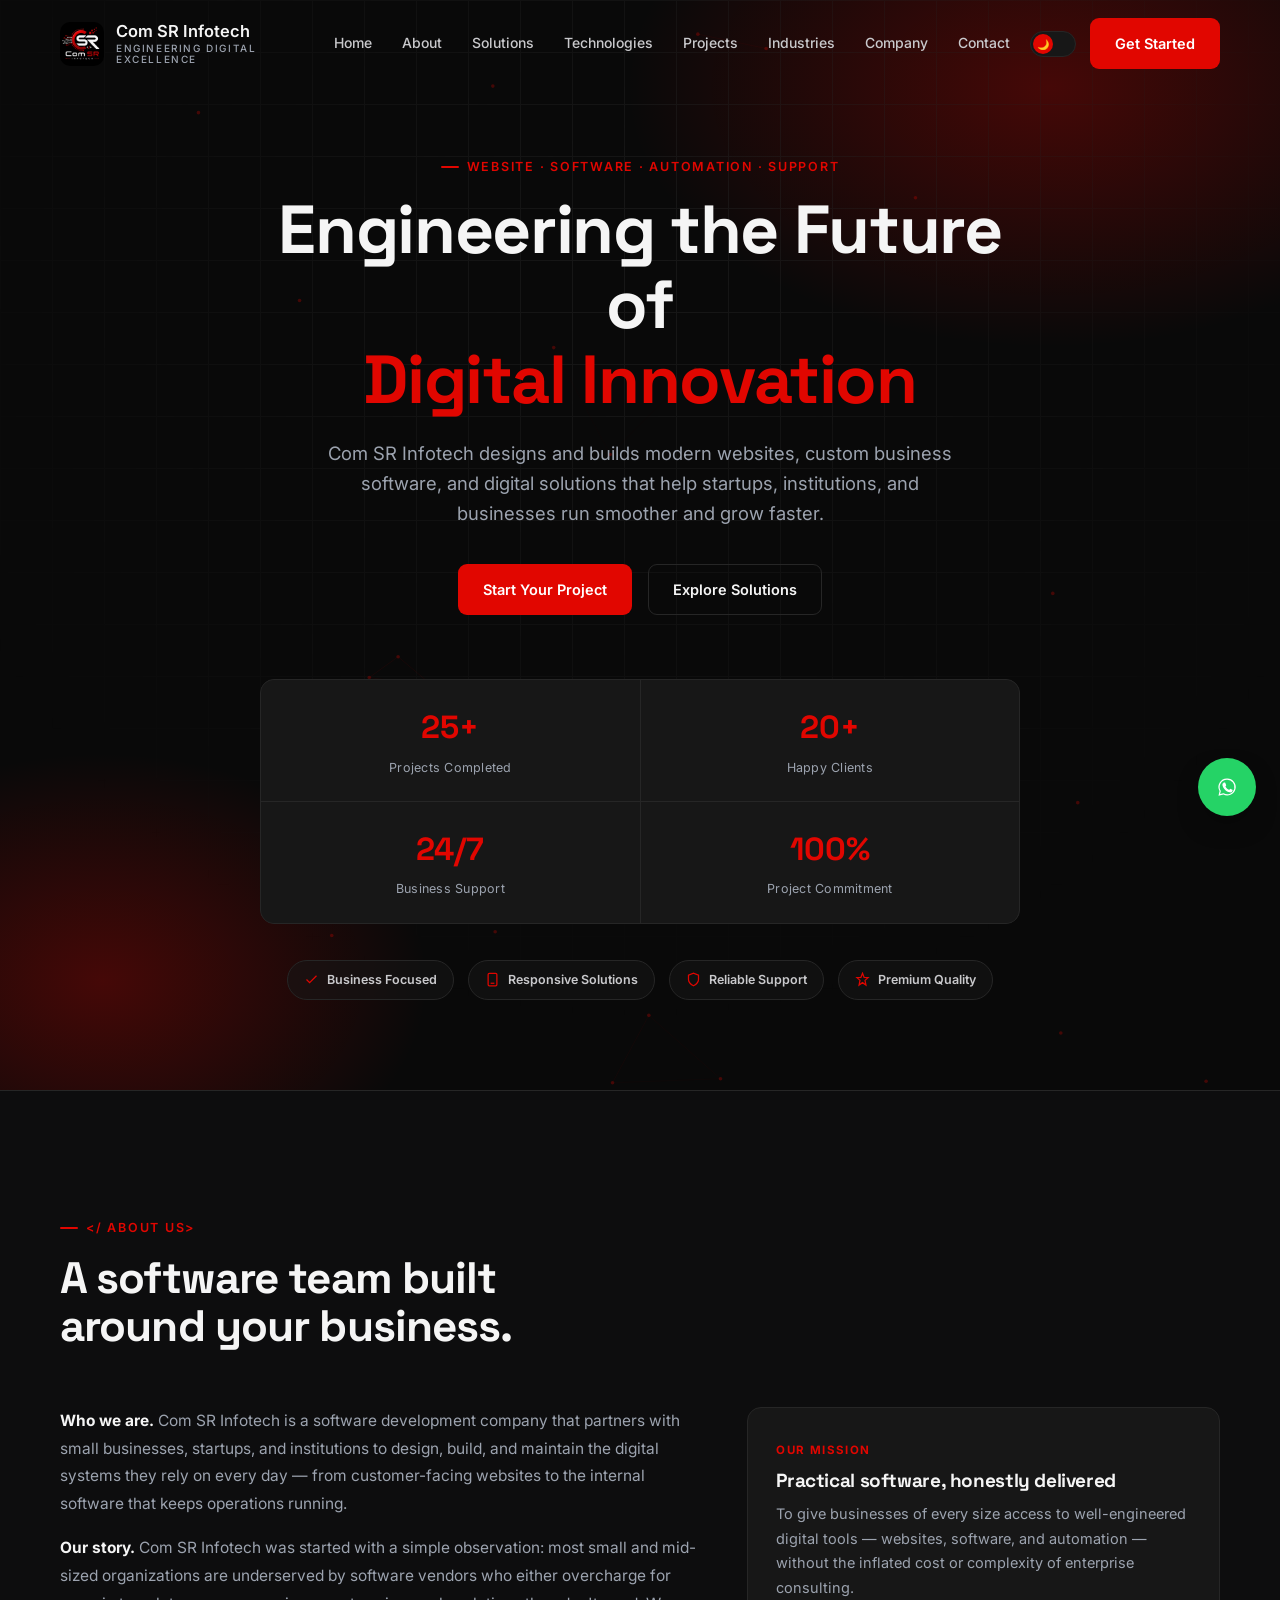
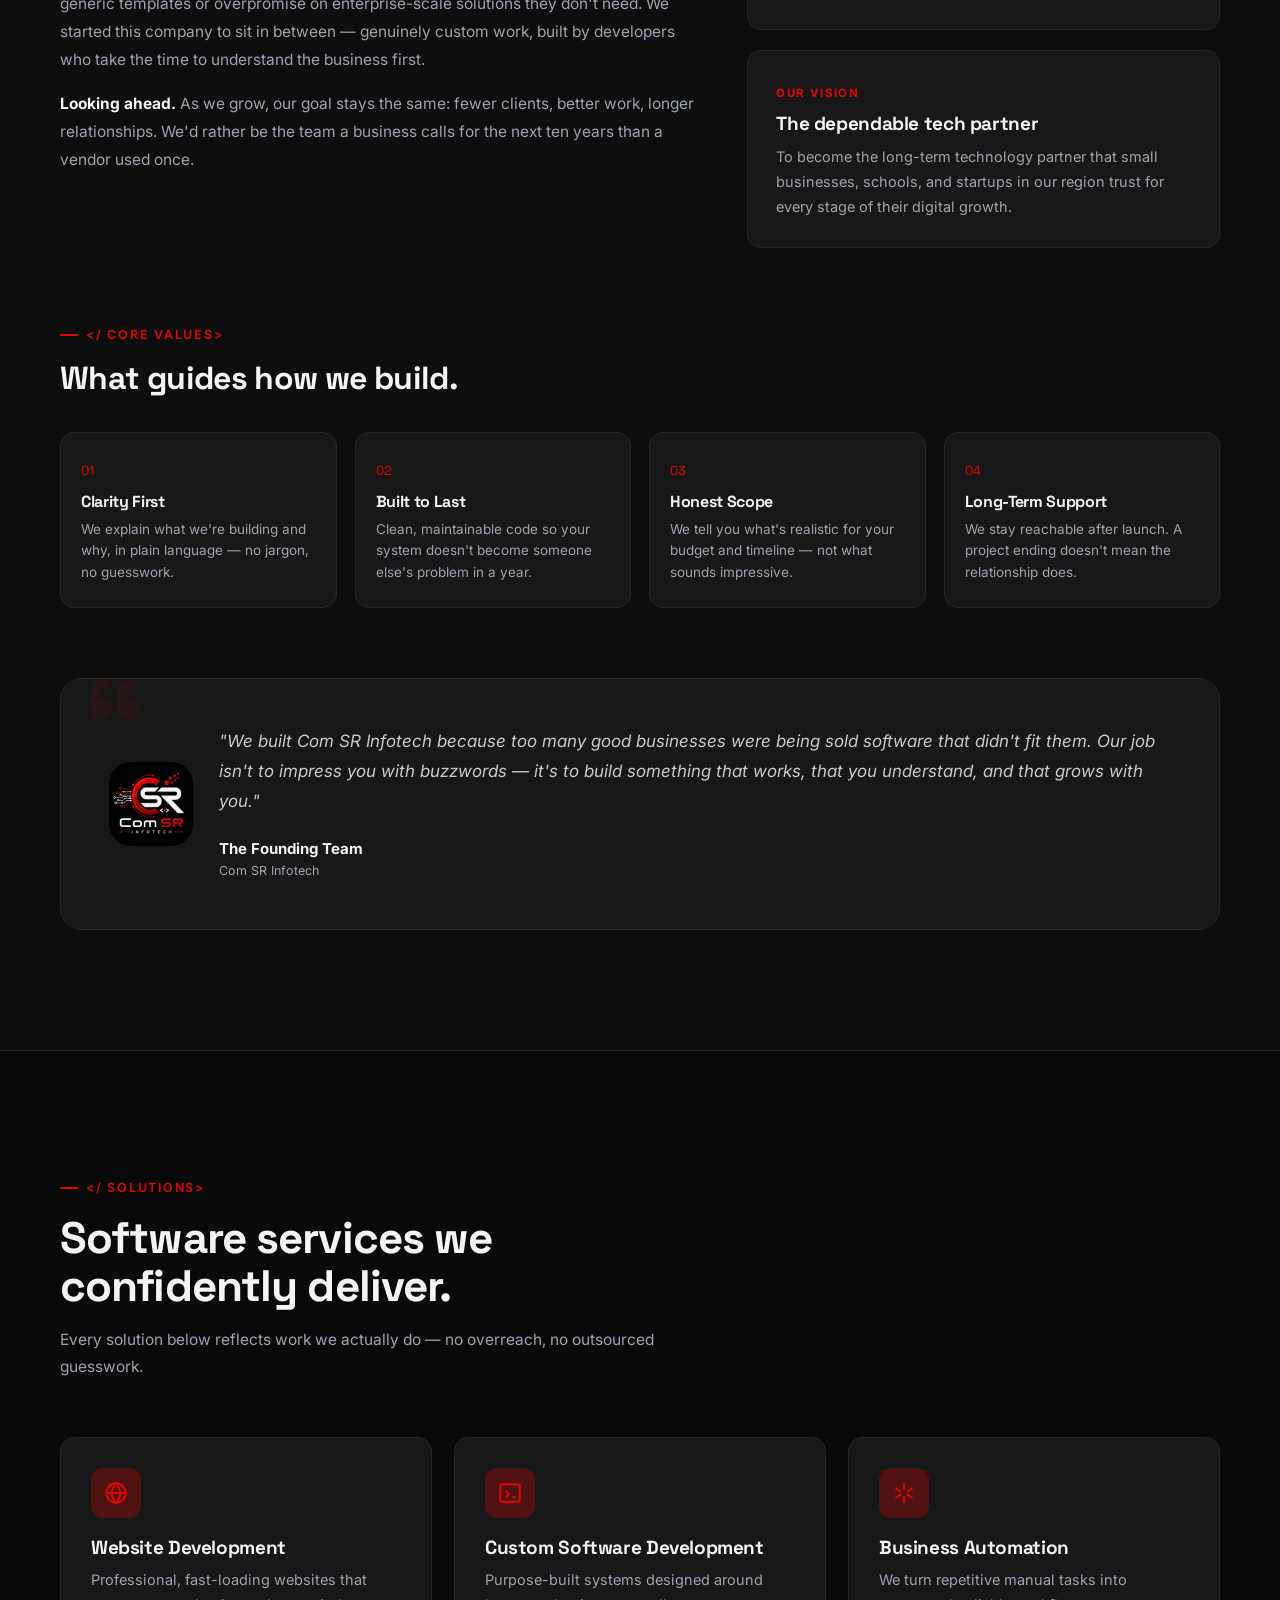
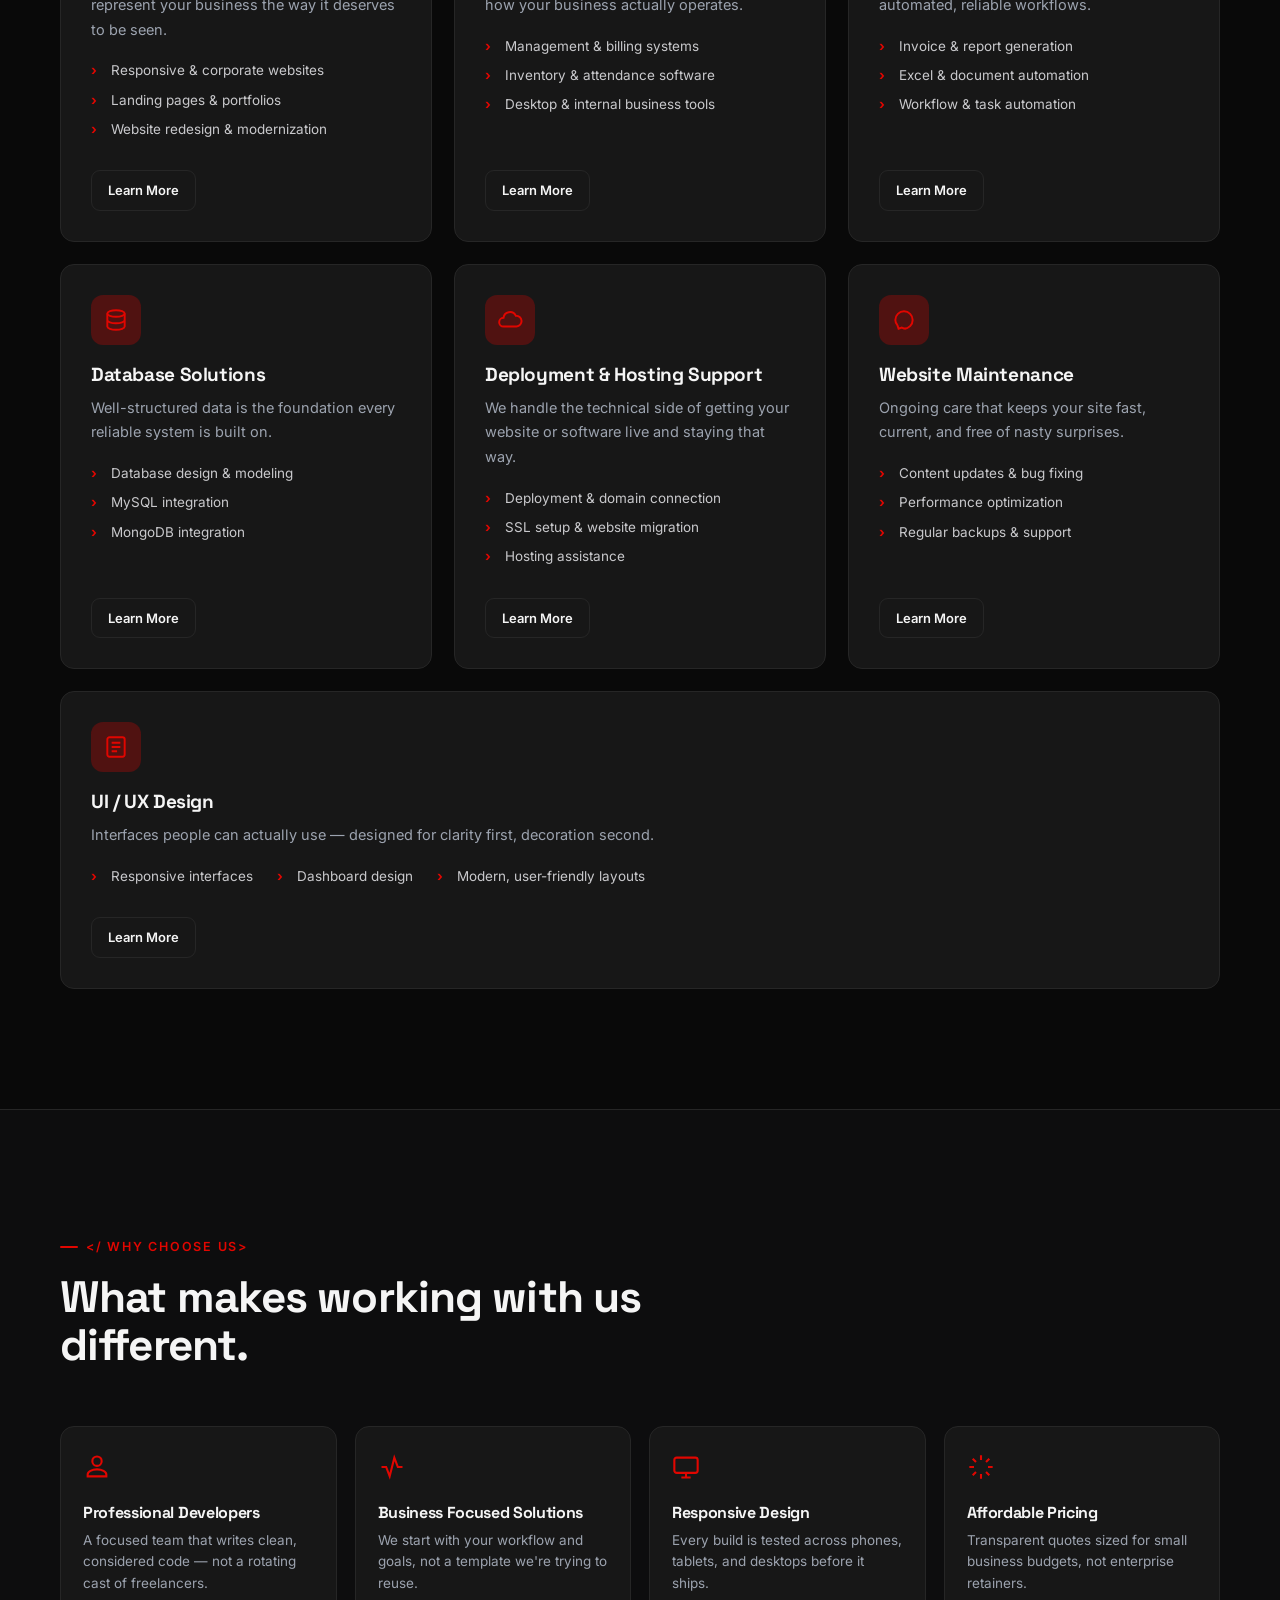
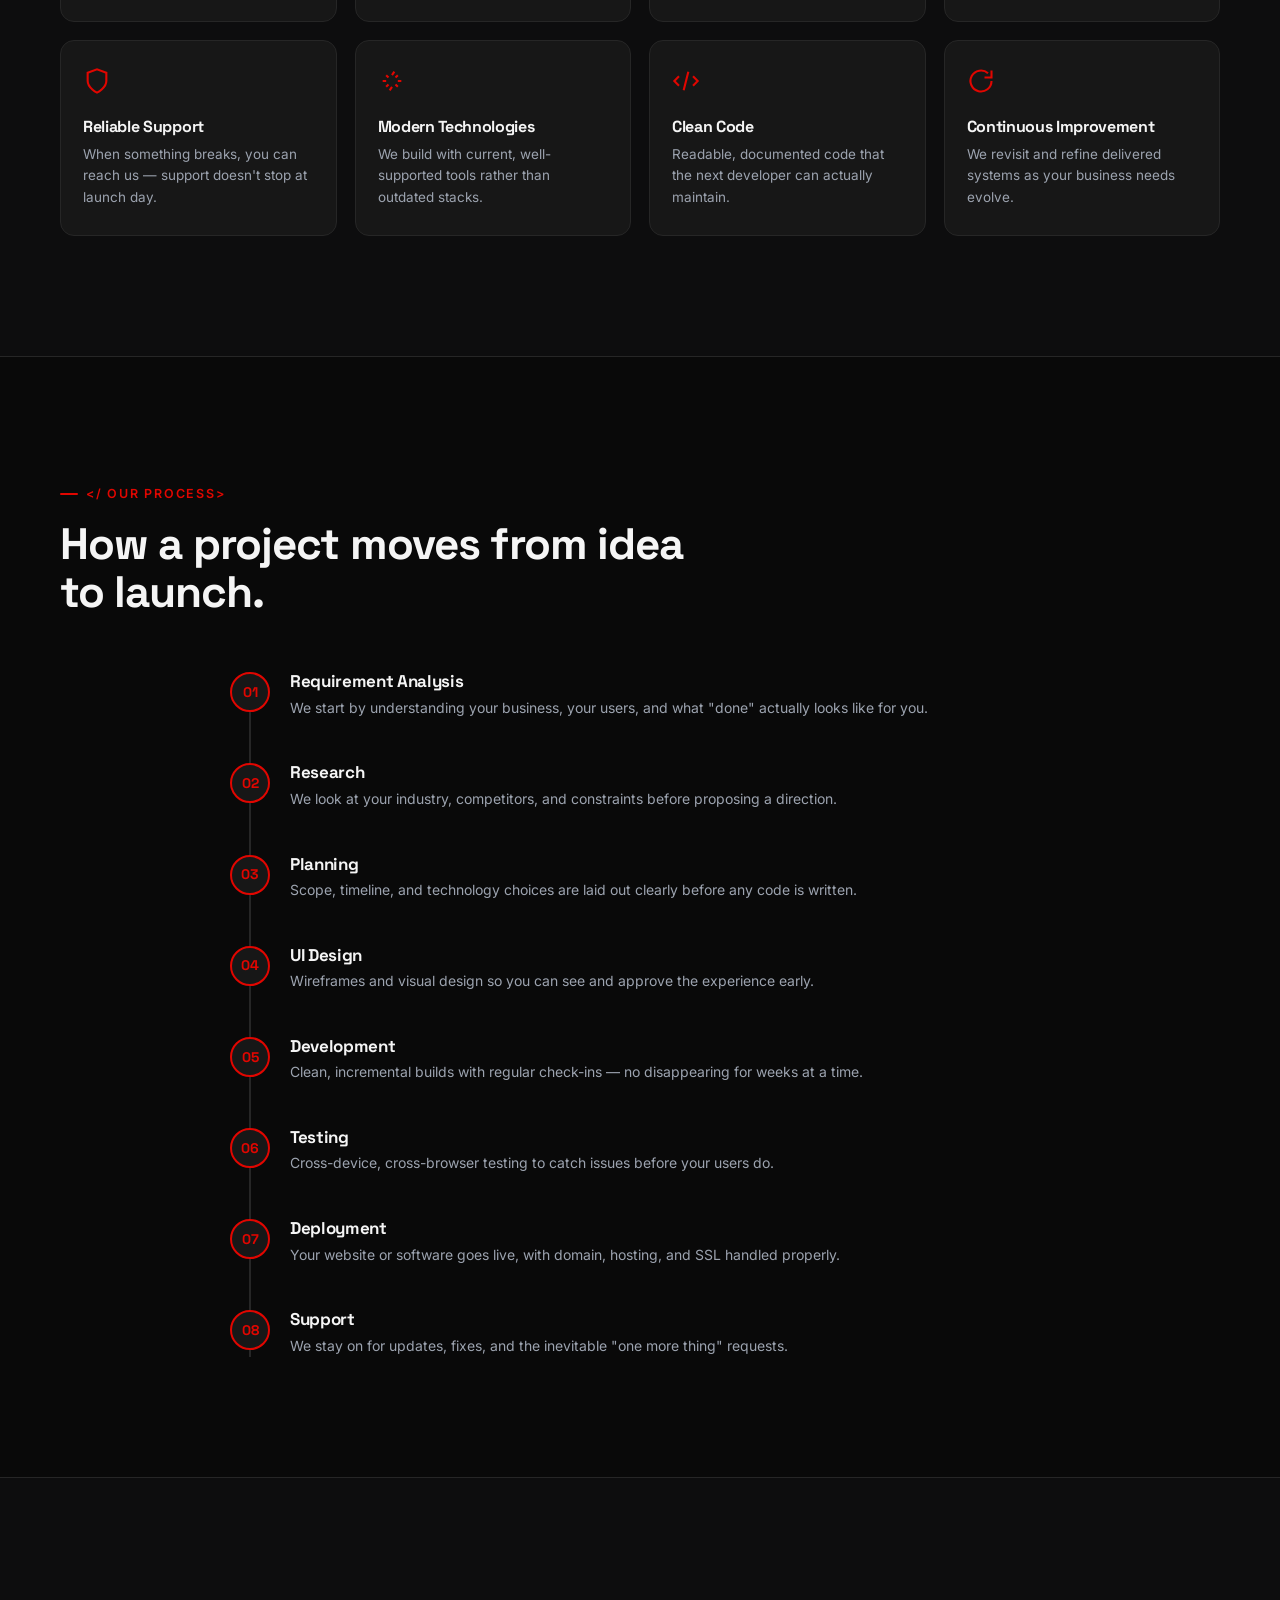
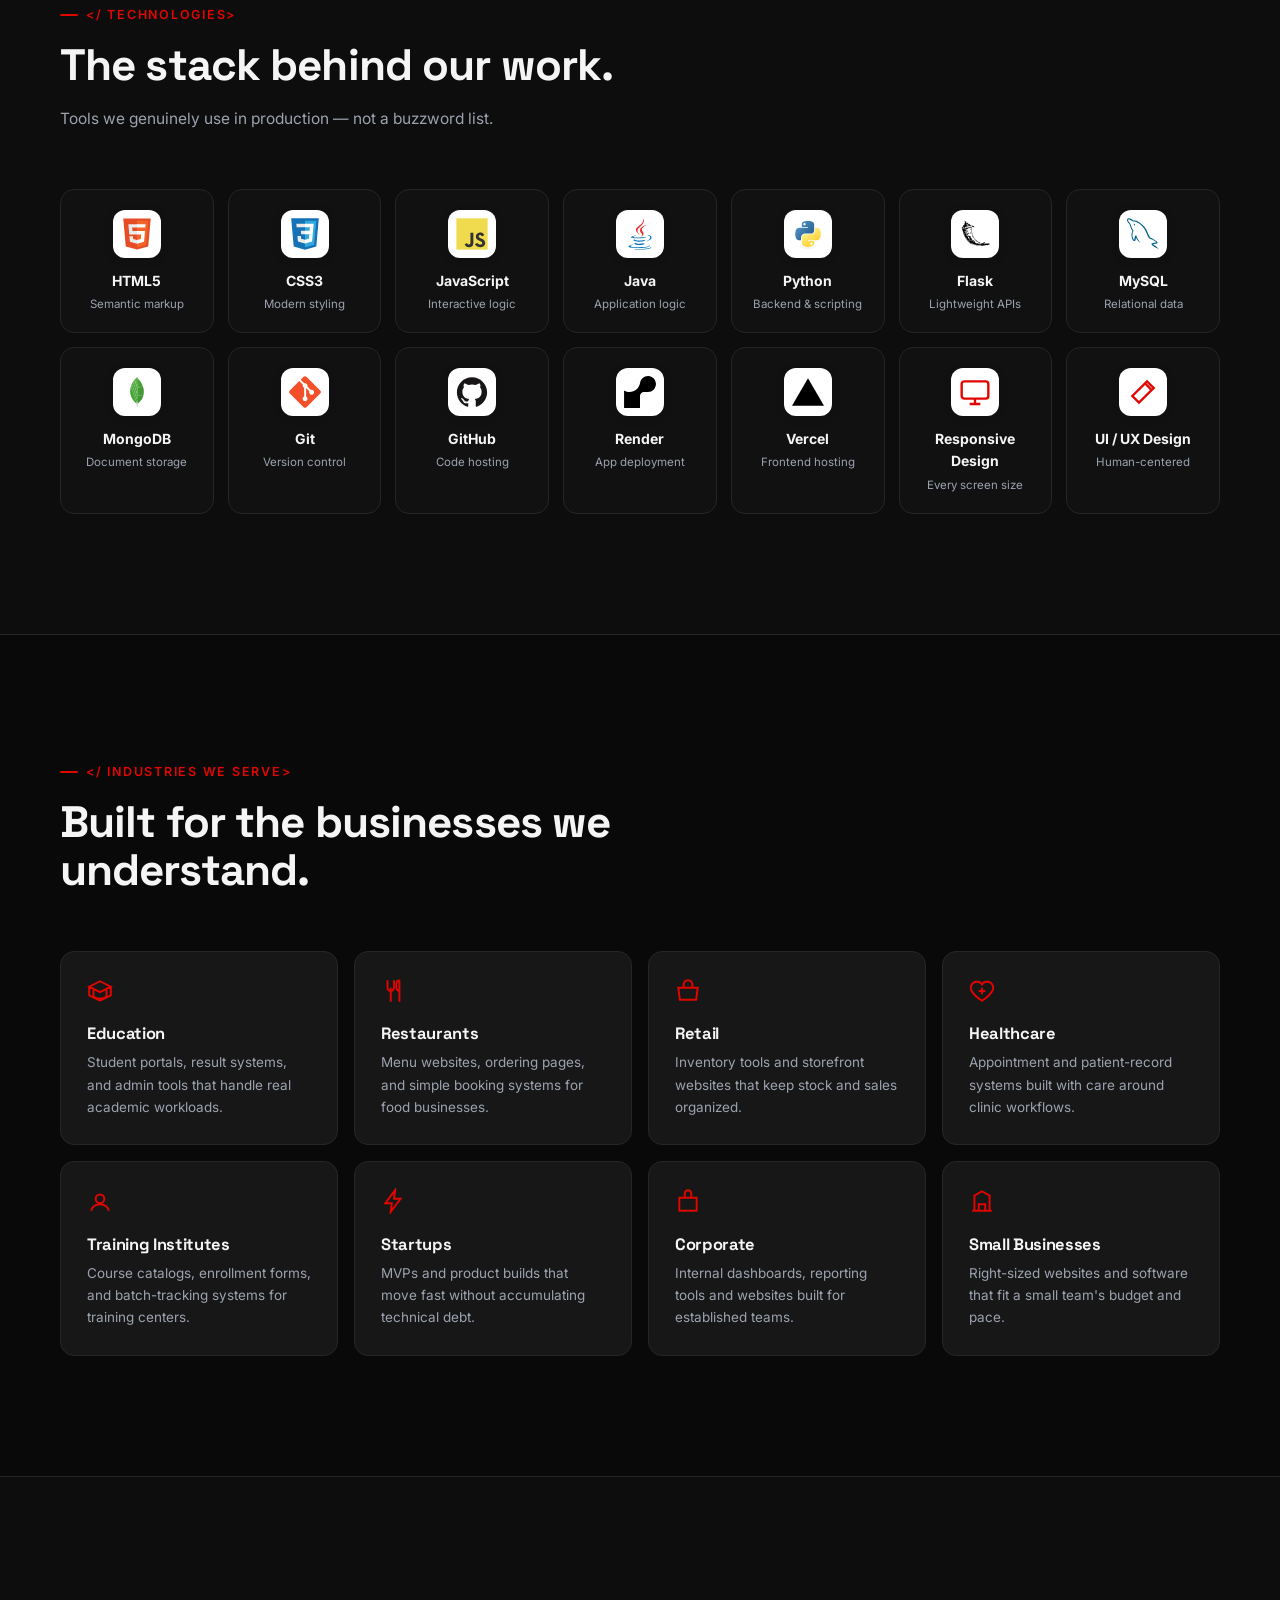
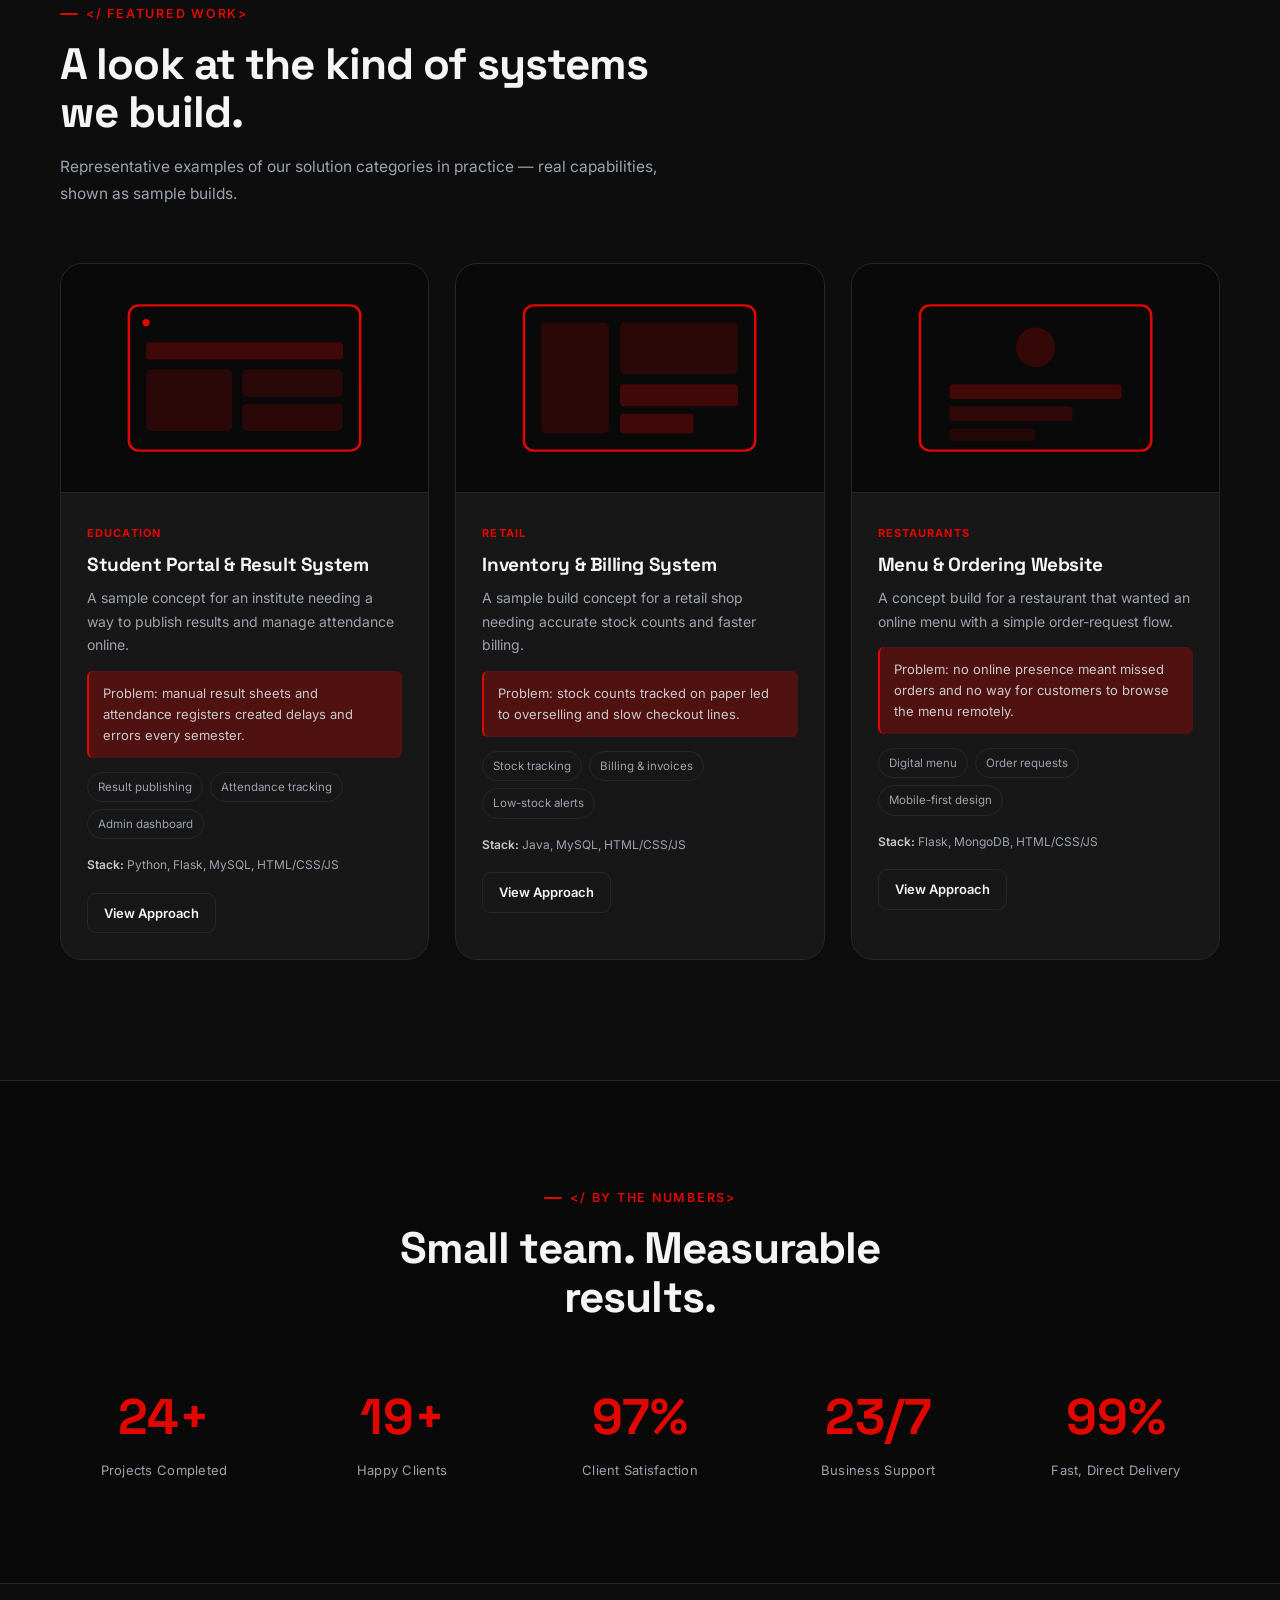
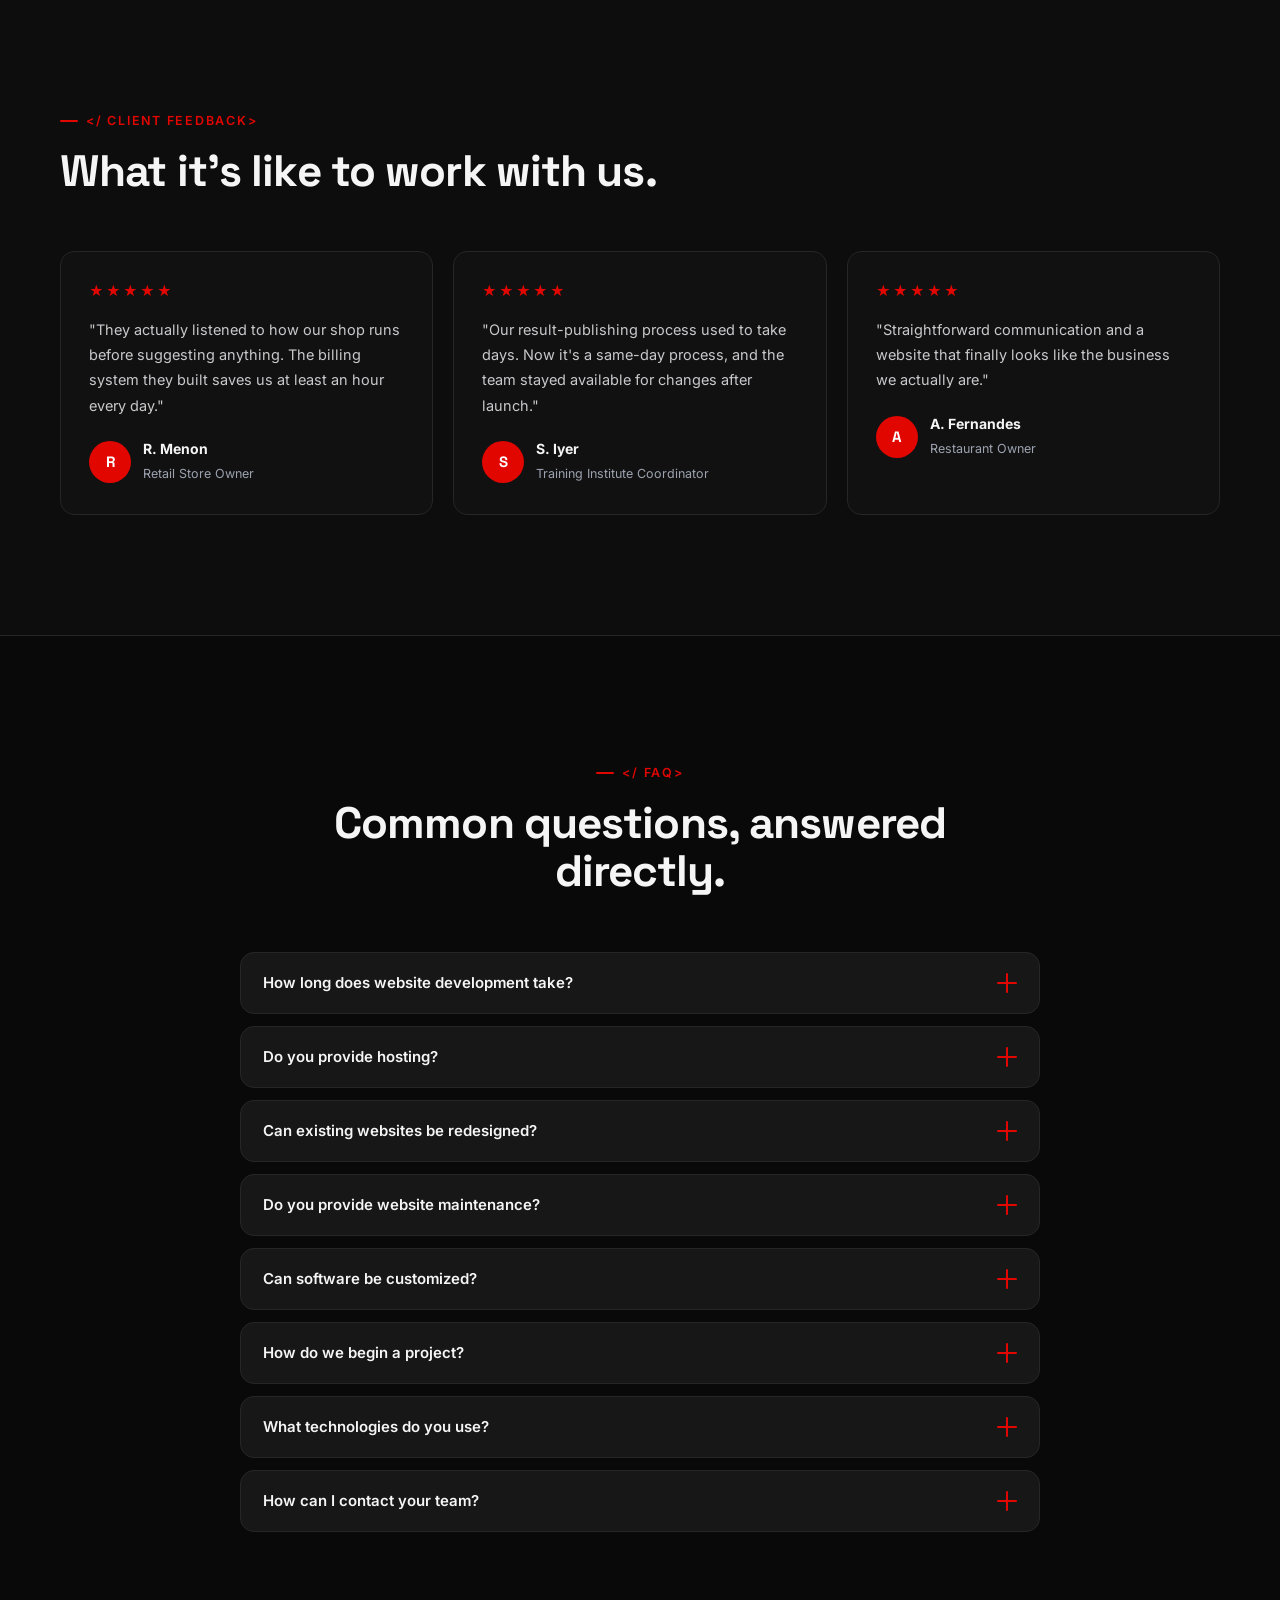
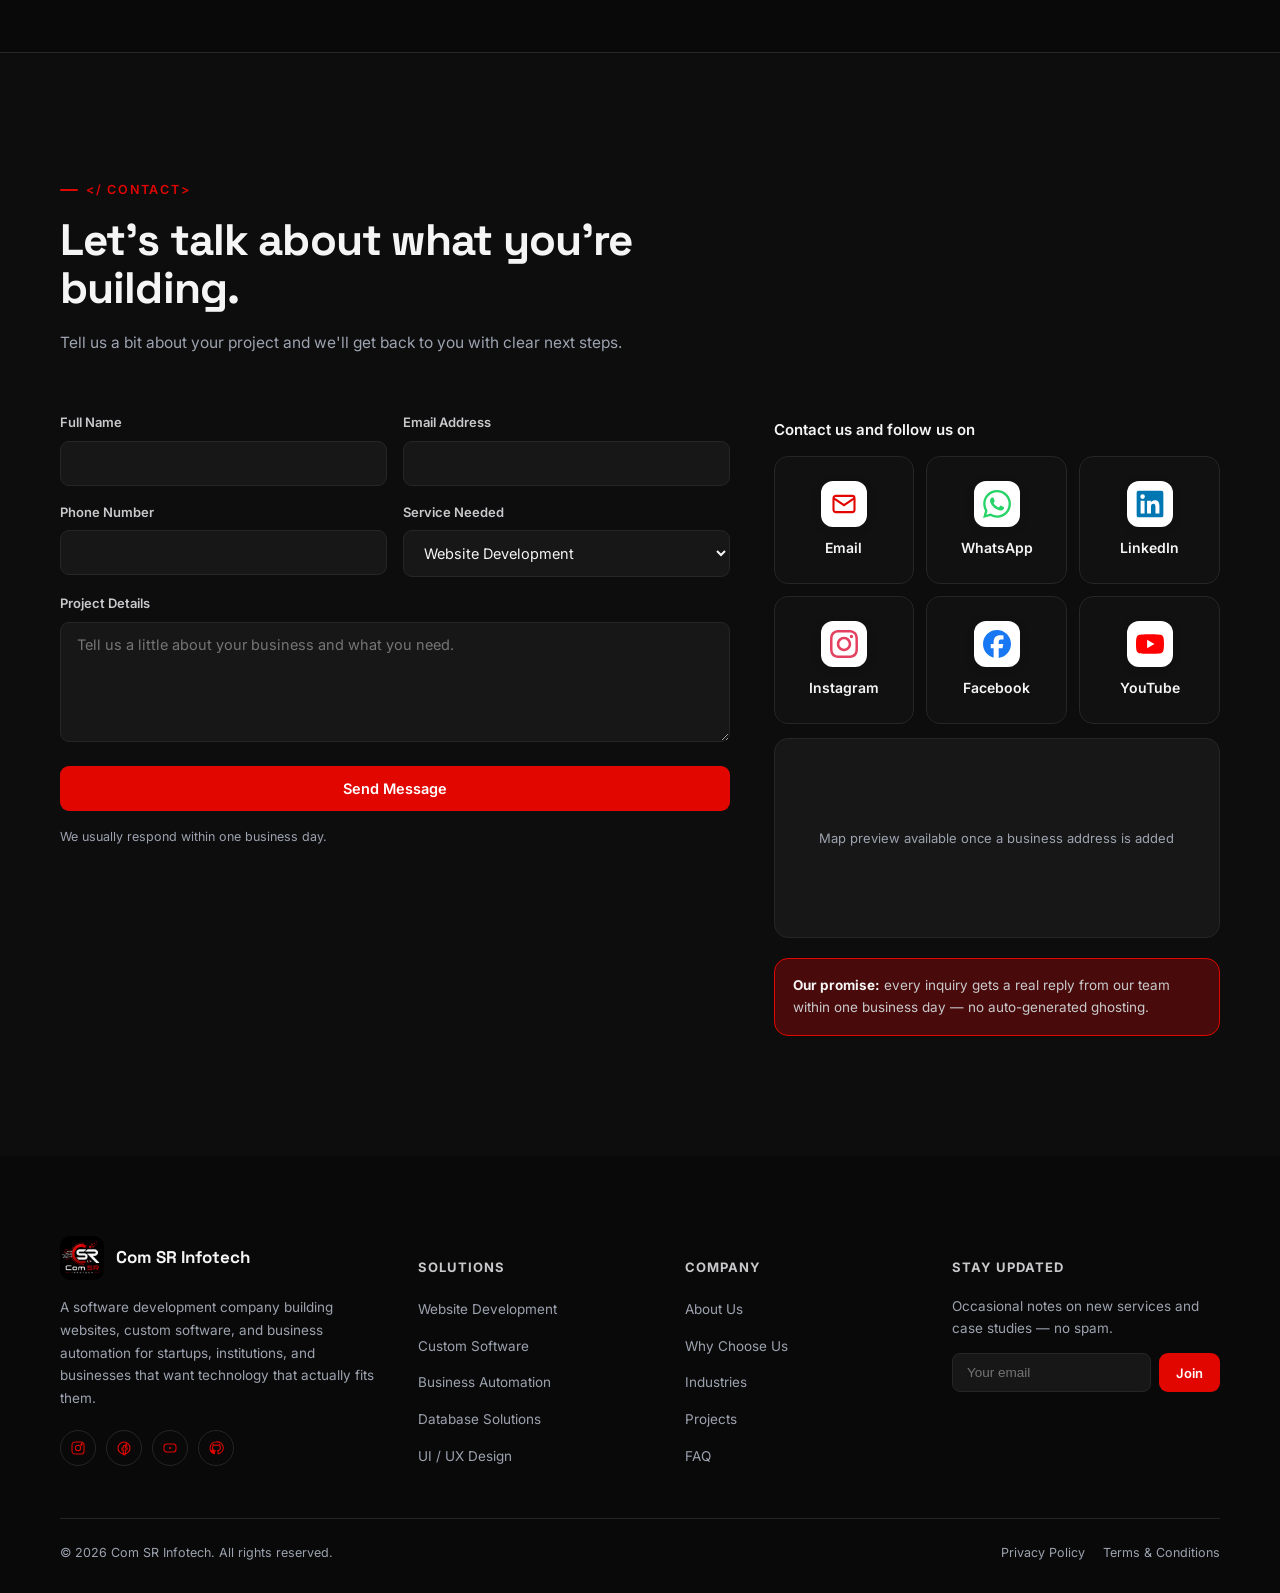
==== commit 0de2fd1d: "Mail Logo updation" ====
--- a/comsr-website-v2/index.html
+++ b/comsr-website-v2/index.html
@@ -562,7 +562,7 @@
             <strong class="follow-us-title">Contact us and follow us on</strong>
             <div class="contact-follow-grid">
               <a class="contact-card" href="mailto:comsrinfotech@gmail.com" aria-label="Email">
-                <span class="contact-card-icon"><svg viewBox="0 0 24 24" fill="none" stroke="currentColor" stroke-width="1.8"><rect x="3" y="5" width="18" height="14" rx="2"/><path d="m3 7 9 6 9-6"/></svg></span>
+                <span class="contact-card-icon"><svg viewBox="0 0 24 24" fill="none" stroke="#E10600" stroke-width="1.8"><rect x="3" y="5" width="18" height="14" rx="2"/><path d="m3 7 9 6 9-6"/></svg></span>
                 <span class="contact-card-label">Email</span>
               </a>
               <a class="contact-card" data-whatsapp href="#" target="_blank" rel="noopener" aria-label="WhatsApp">
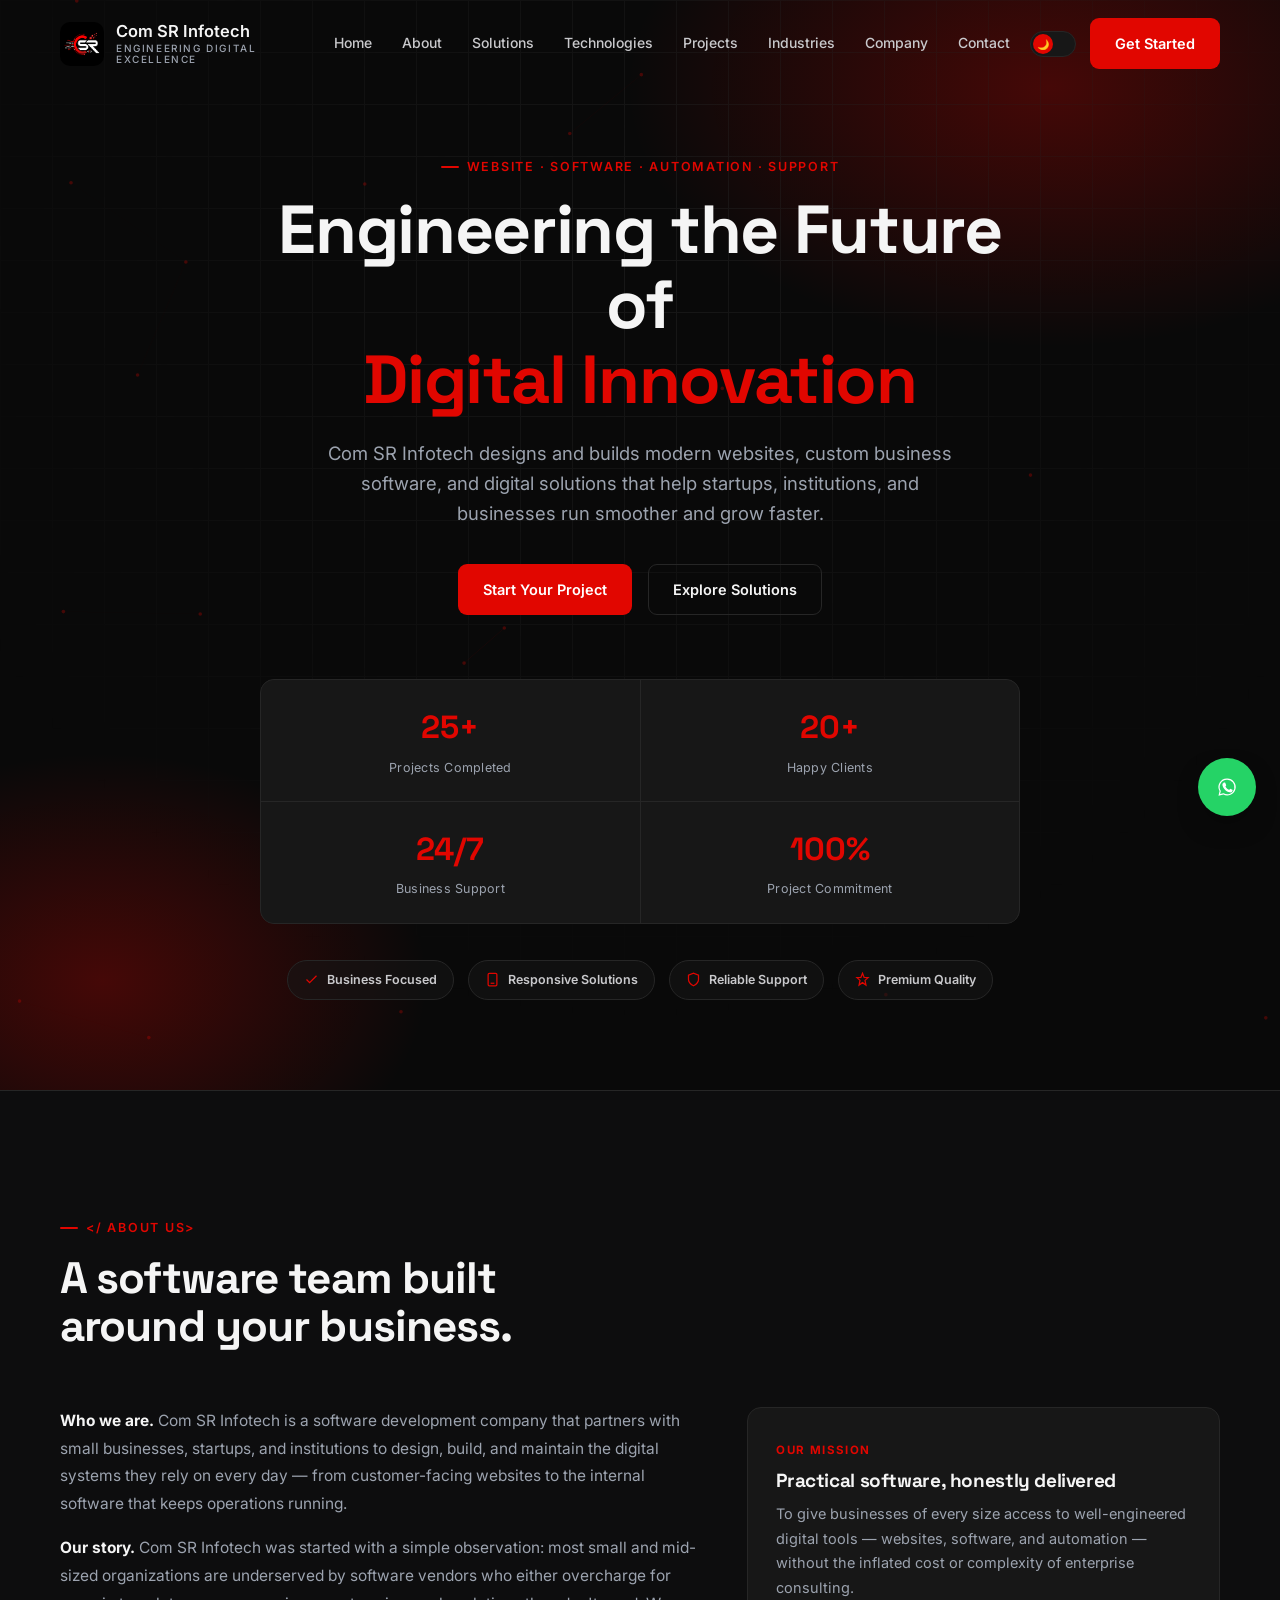
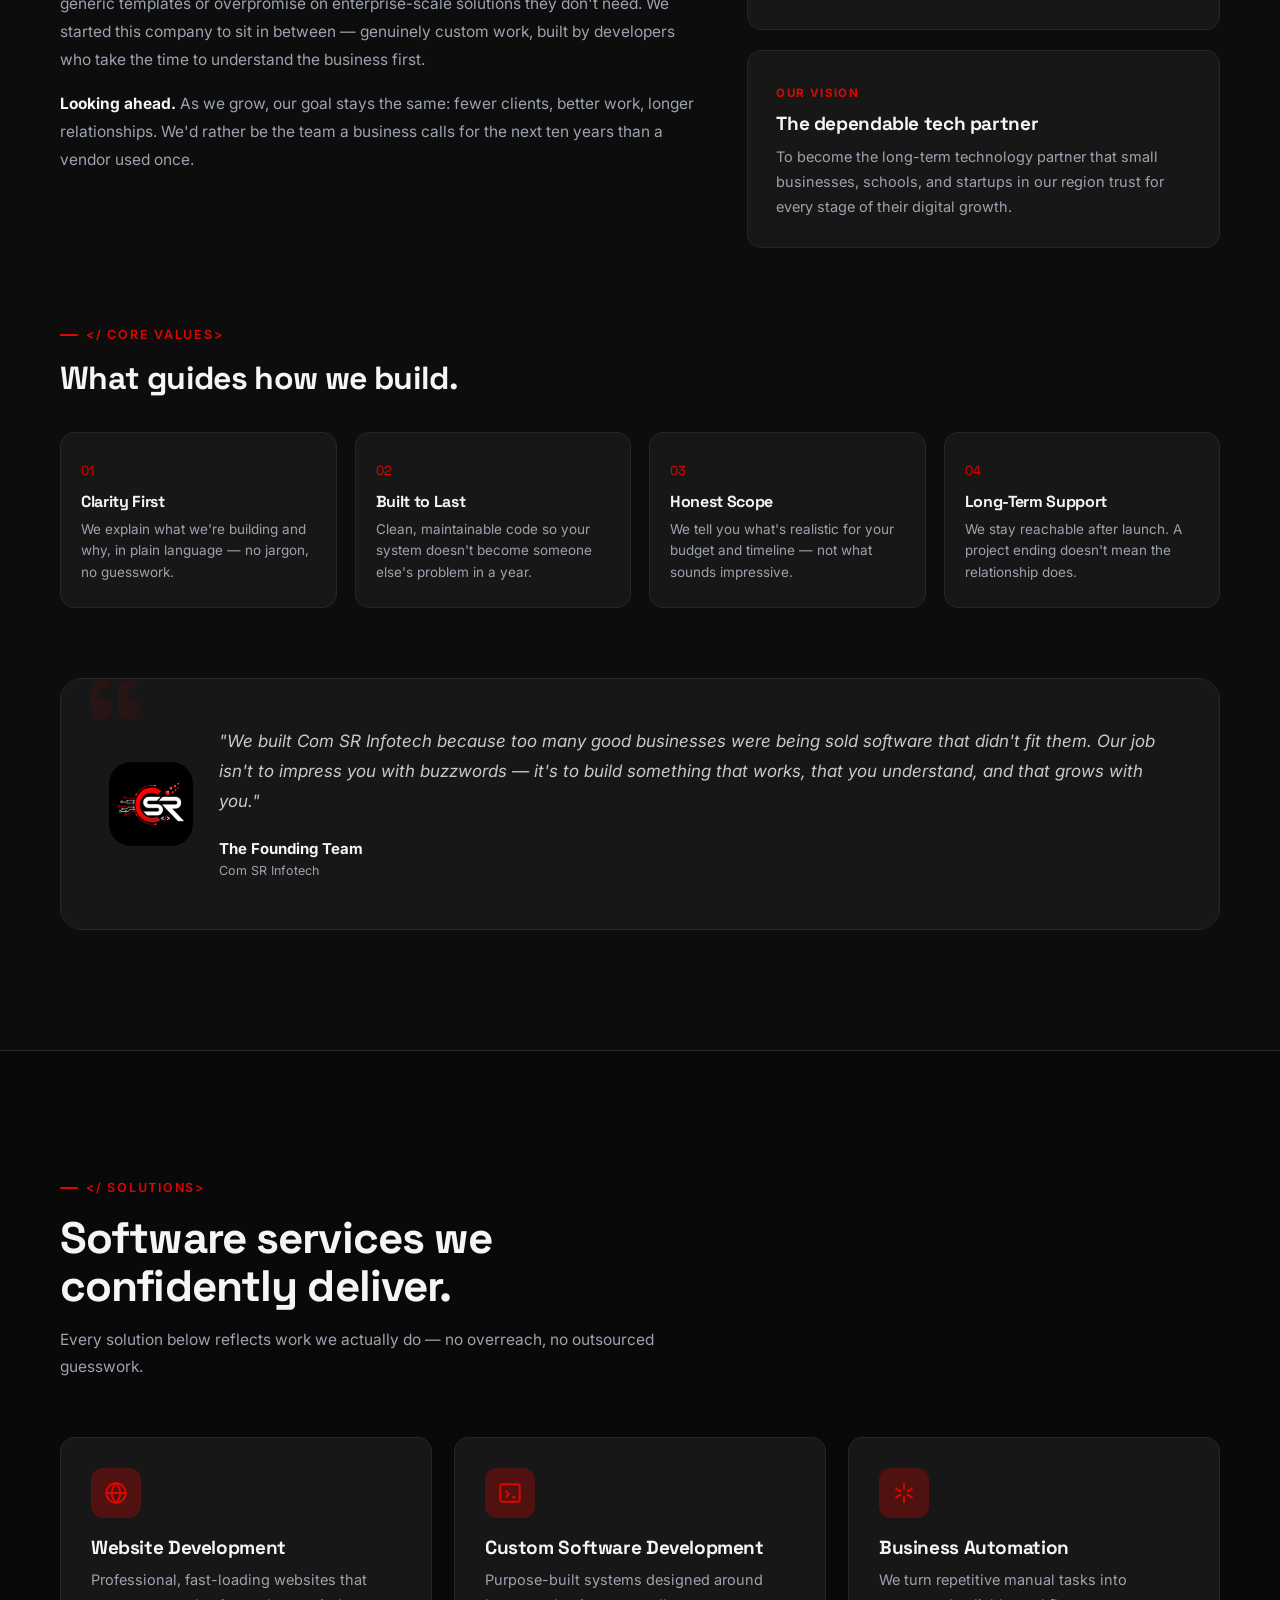
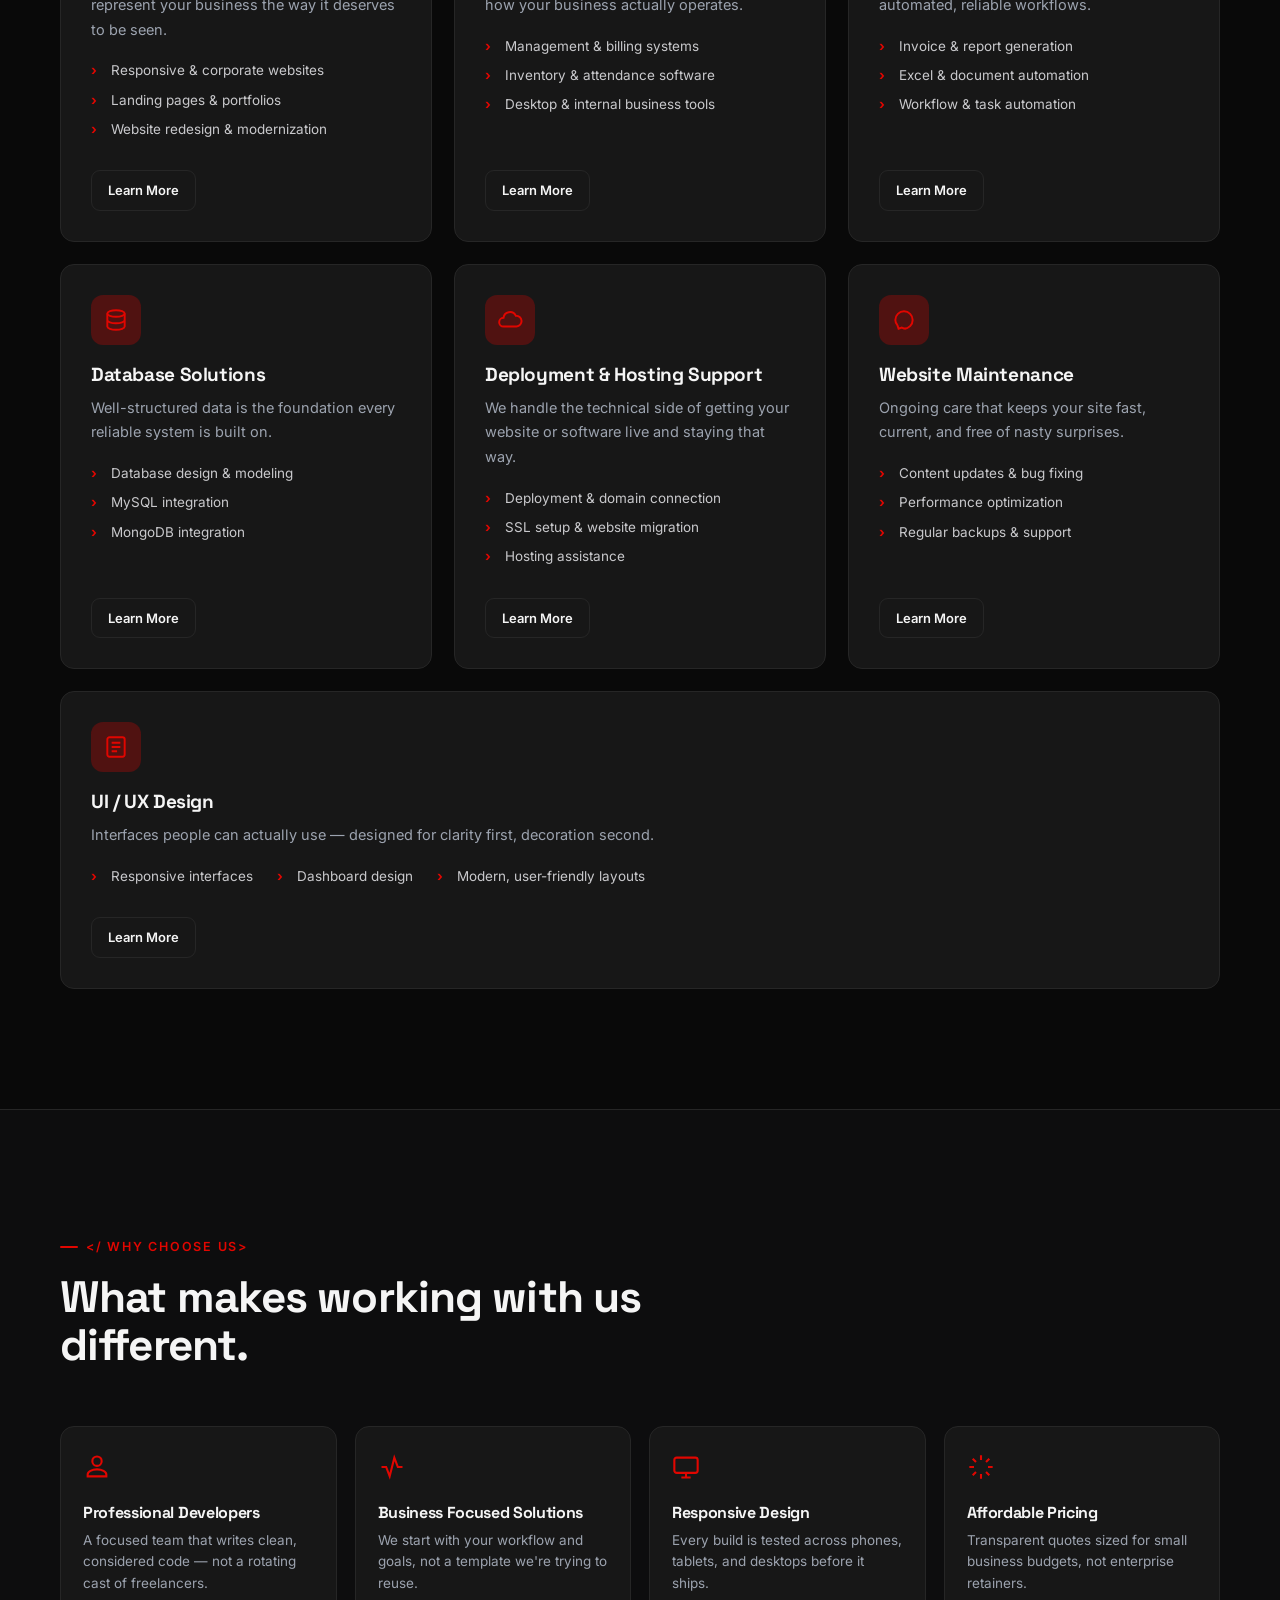
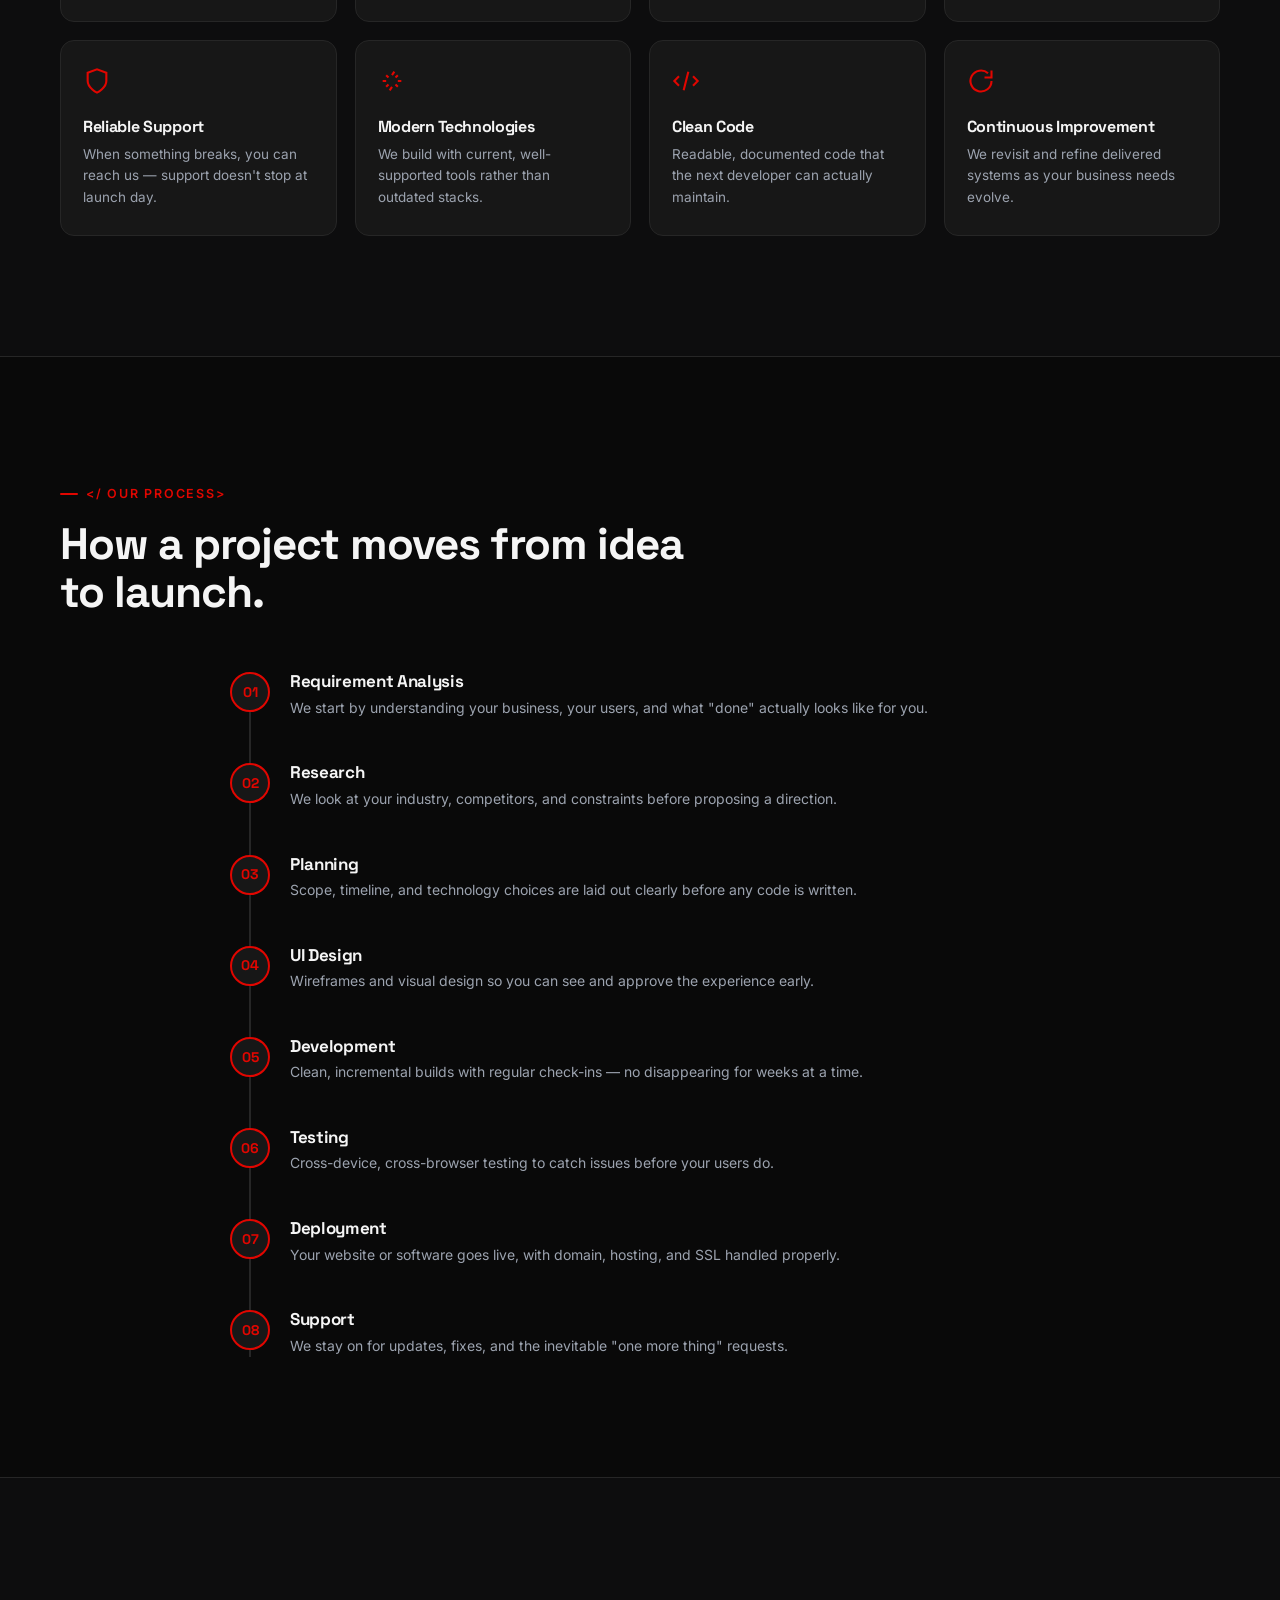
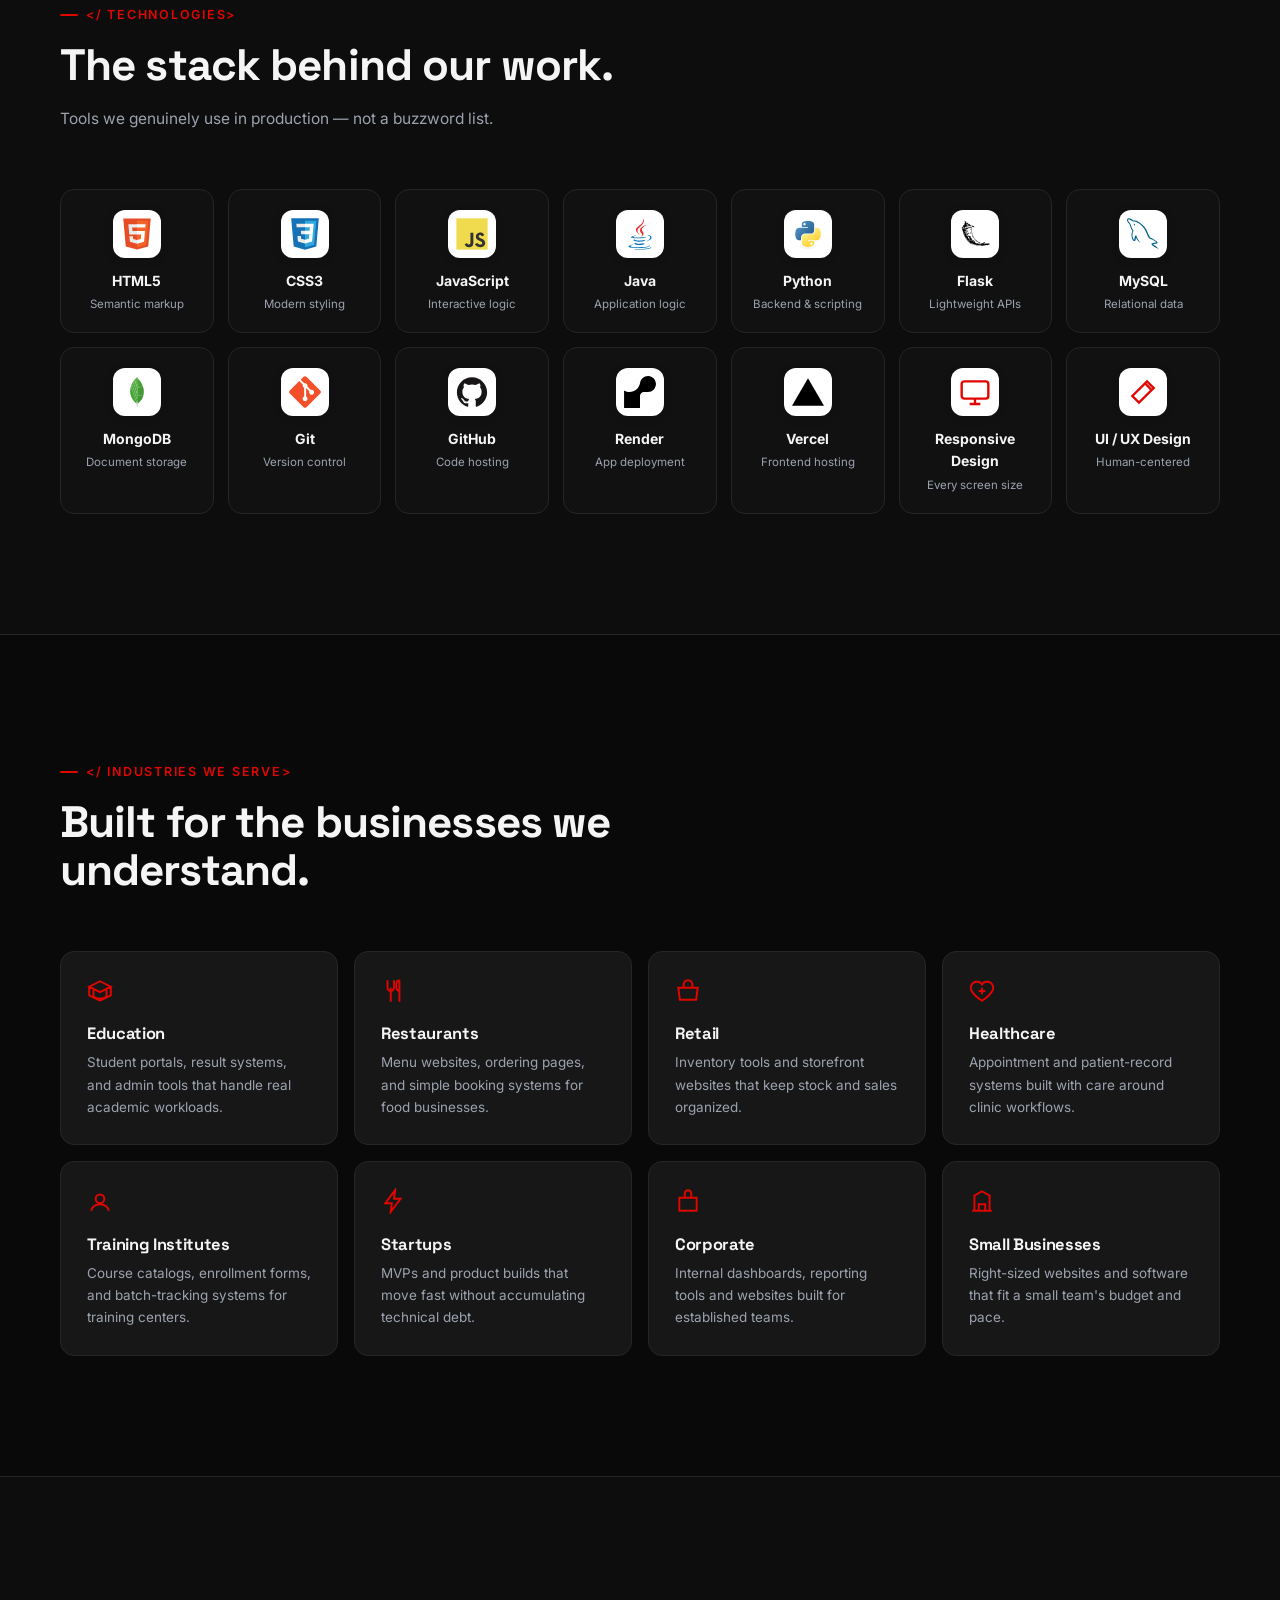
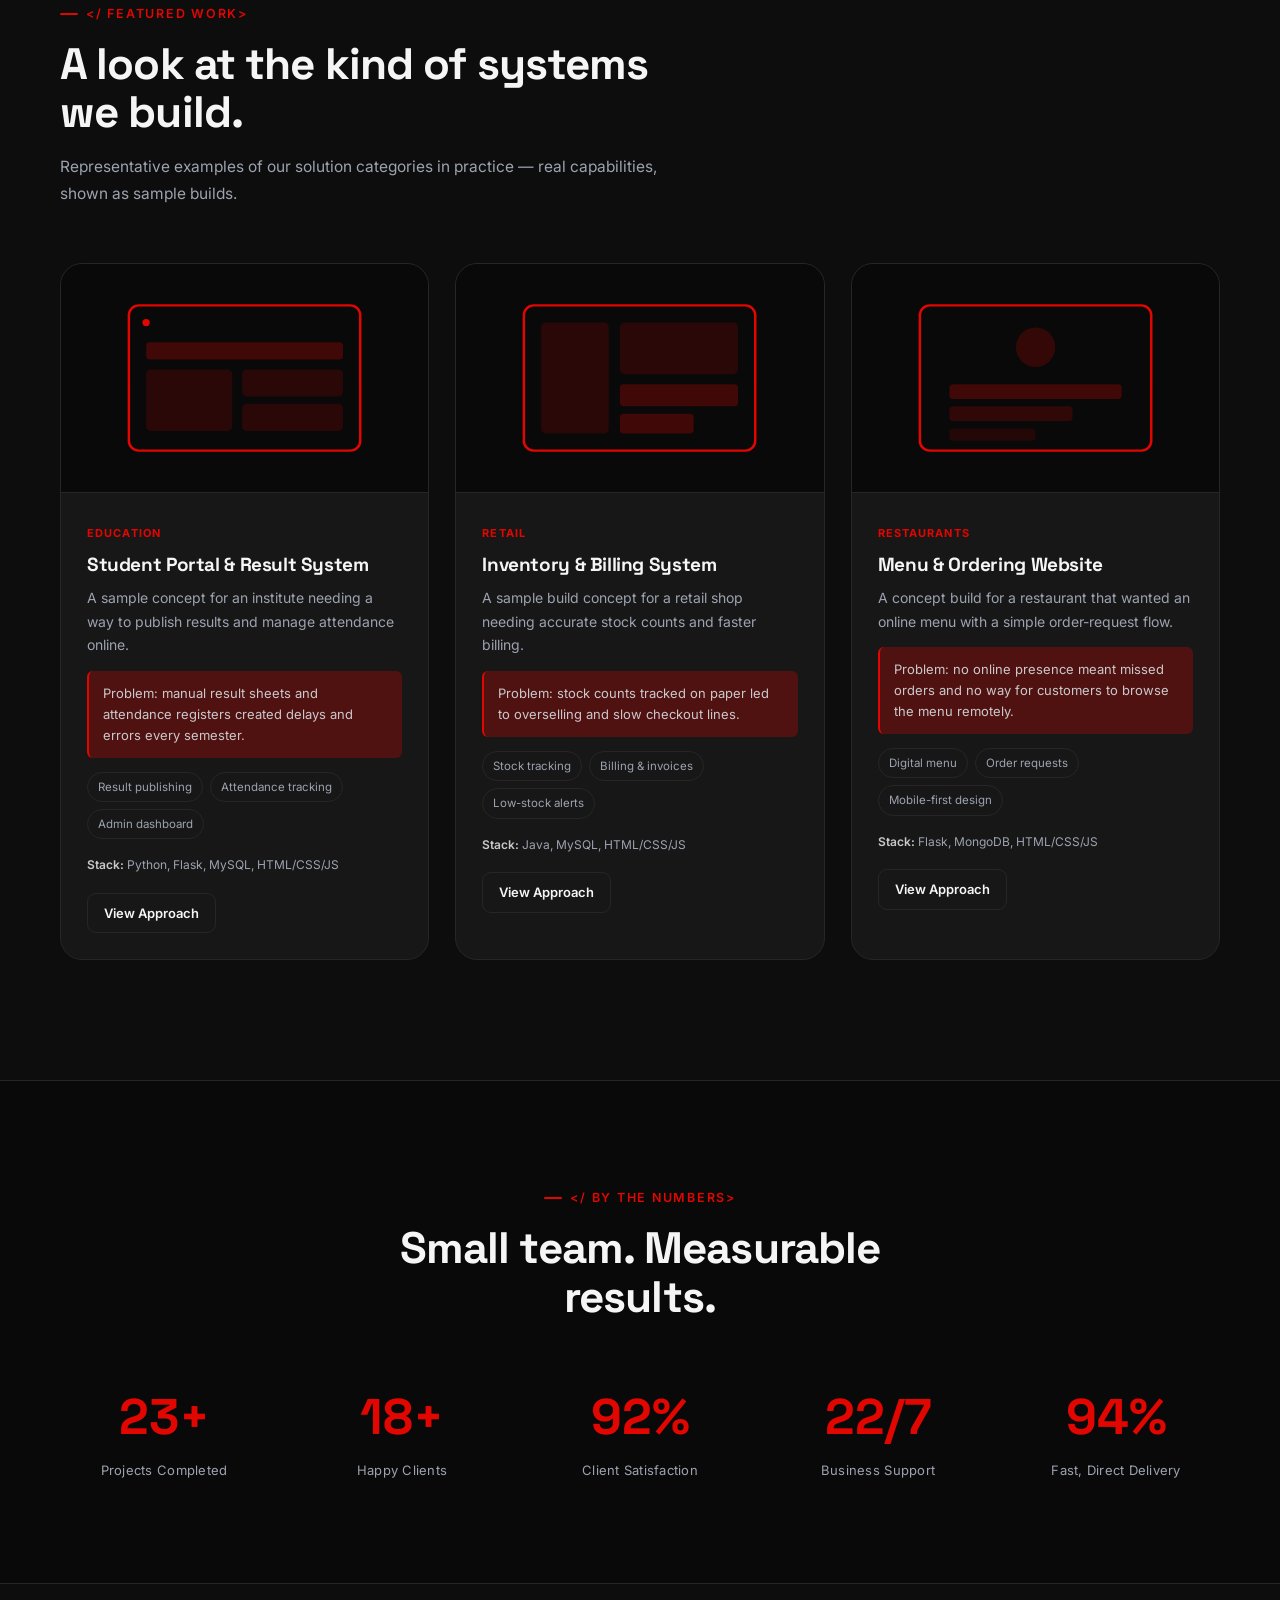
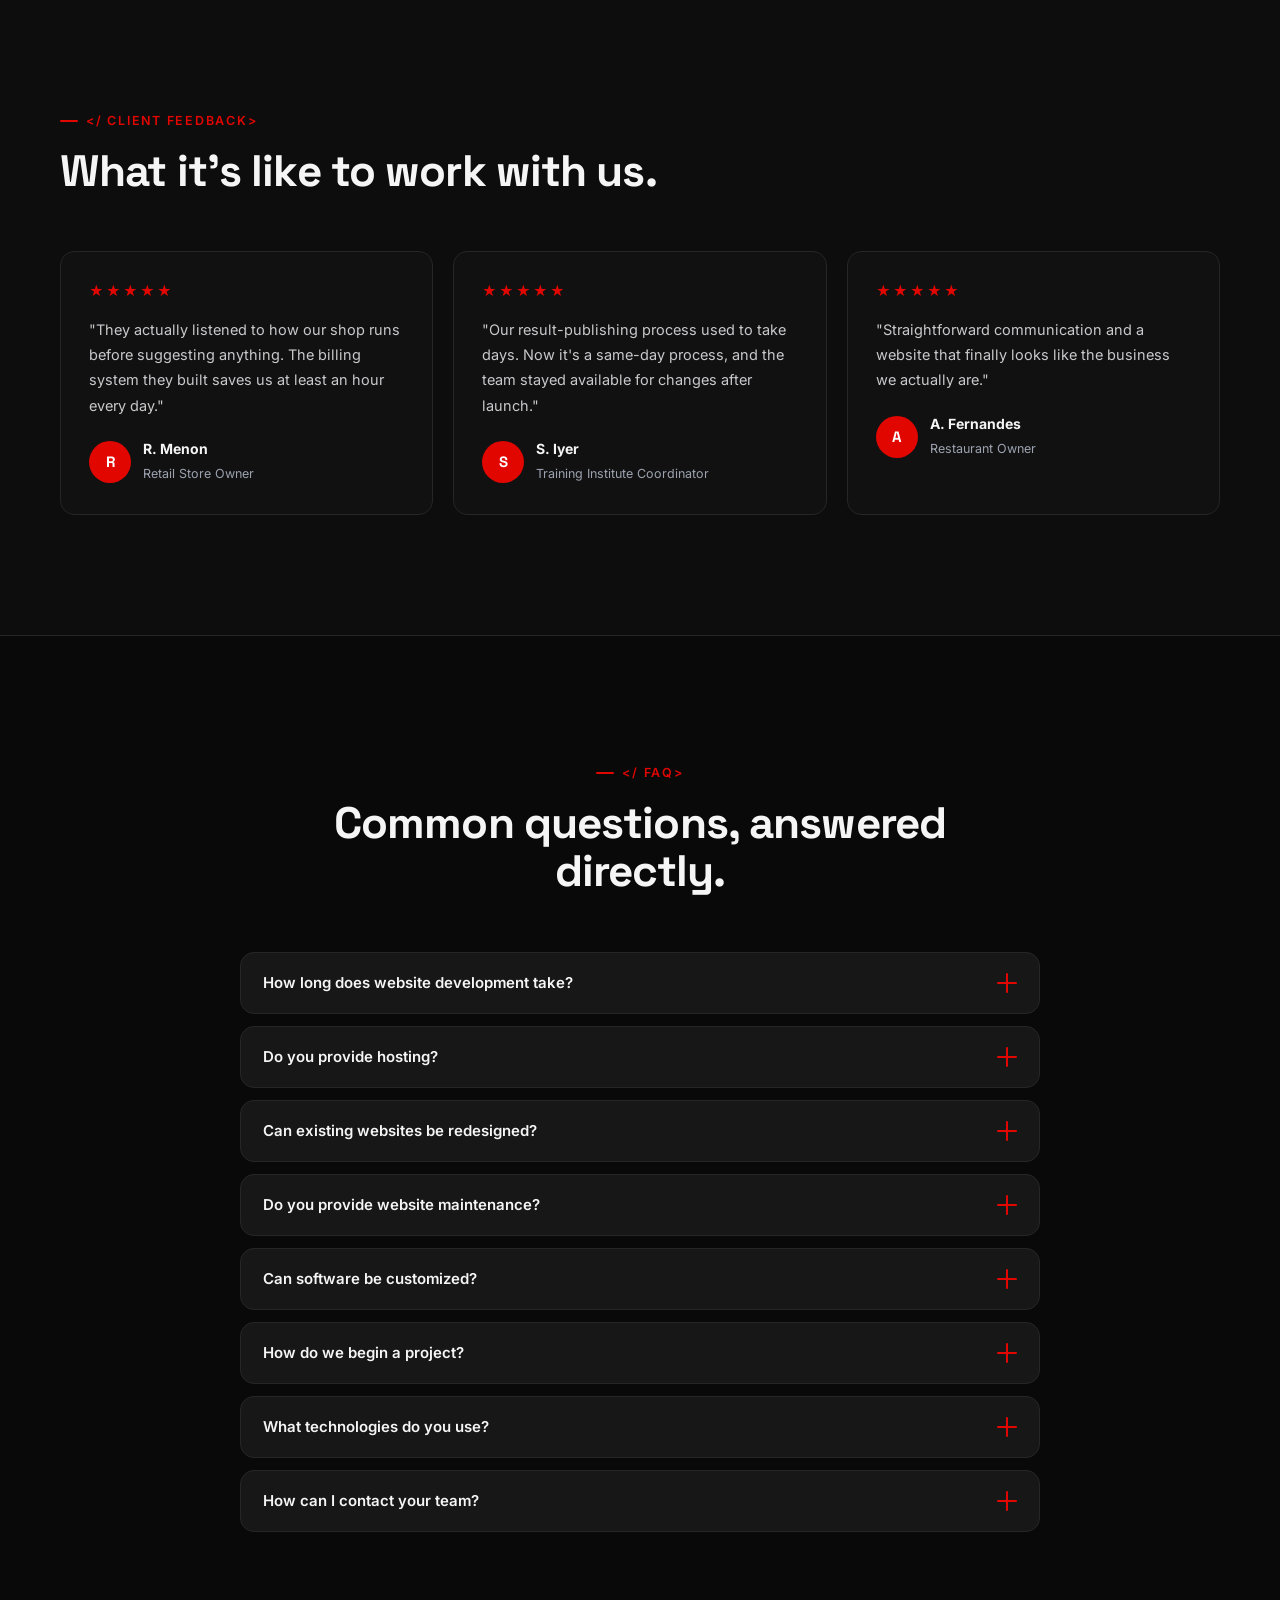
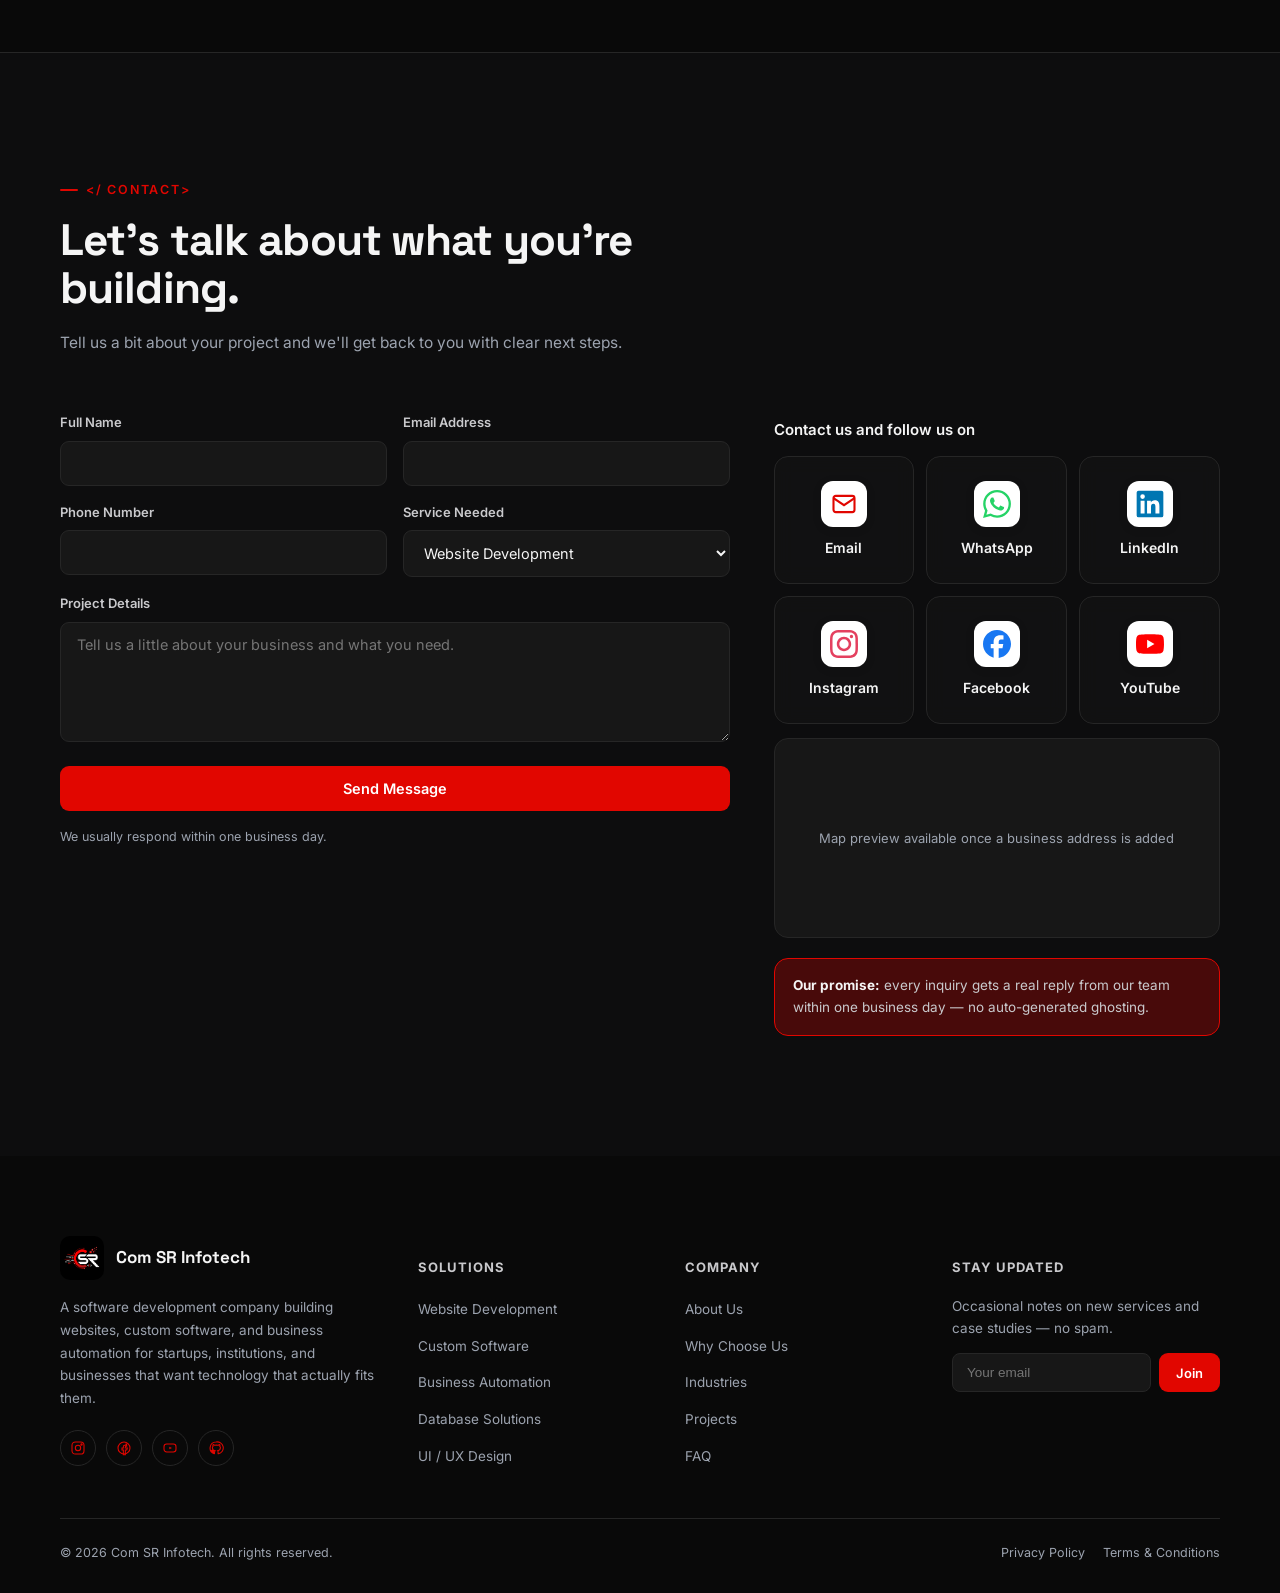
==== commit 5c9d8ab0: "Add files via upload" ====
--- a/comsr-website-v2/index.html
+++ b/comsr-website-v2/index.html
@@ -27,6 +27,10 @@
 <link rel="preconnect" href="https://fonts.googleapis.com">
 <link rel="preconnect" href="https://fonts.gstatic.com" crossorigin>
 <link href="https://fonts.googleapis.com/css2?family=Space+Grotesk:wght@500;600;700&family=Inter:wght@400;500;600;700&display=swap" rel="stylesheet">
+<!-- Shared theme: restore saved choice before first paint (dark by default). Same key on every page. -->
+<script>
+(function(){document.documentElement.classList.add('js');try{var t=localStorage.getItem('comsr-theme');document.documentElement.setAttribute('data-theme',t==='light'?'light':'dark');}catch(e){}})();
+</script>
 <link rel="stylesheet" href="css/style.css">
 
 <!-- Schema.org -->
